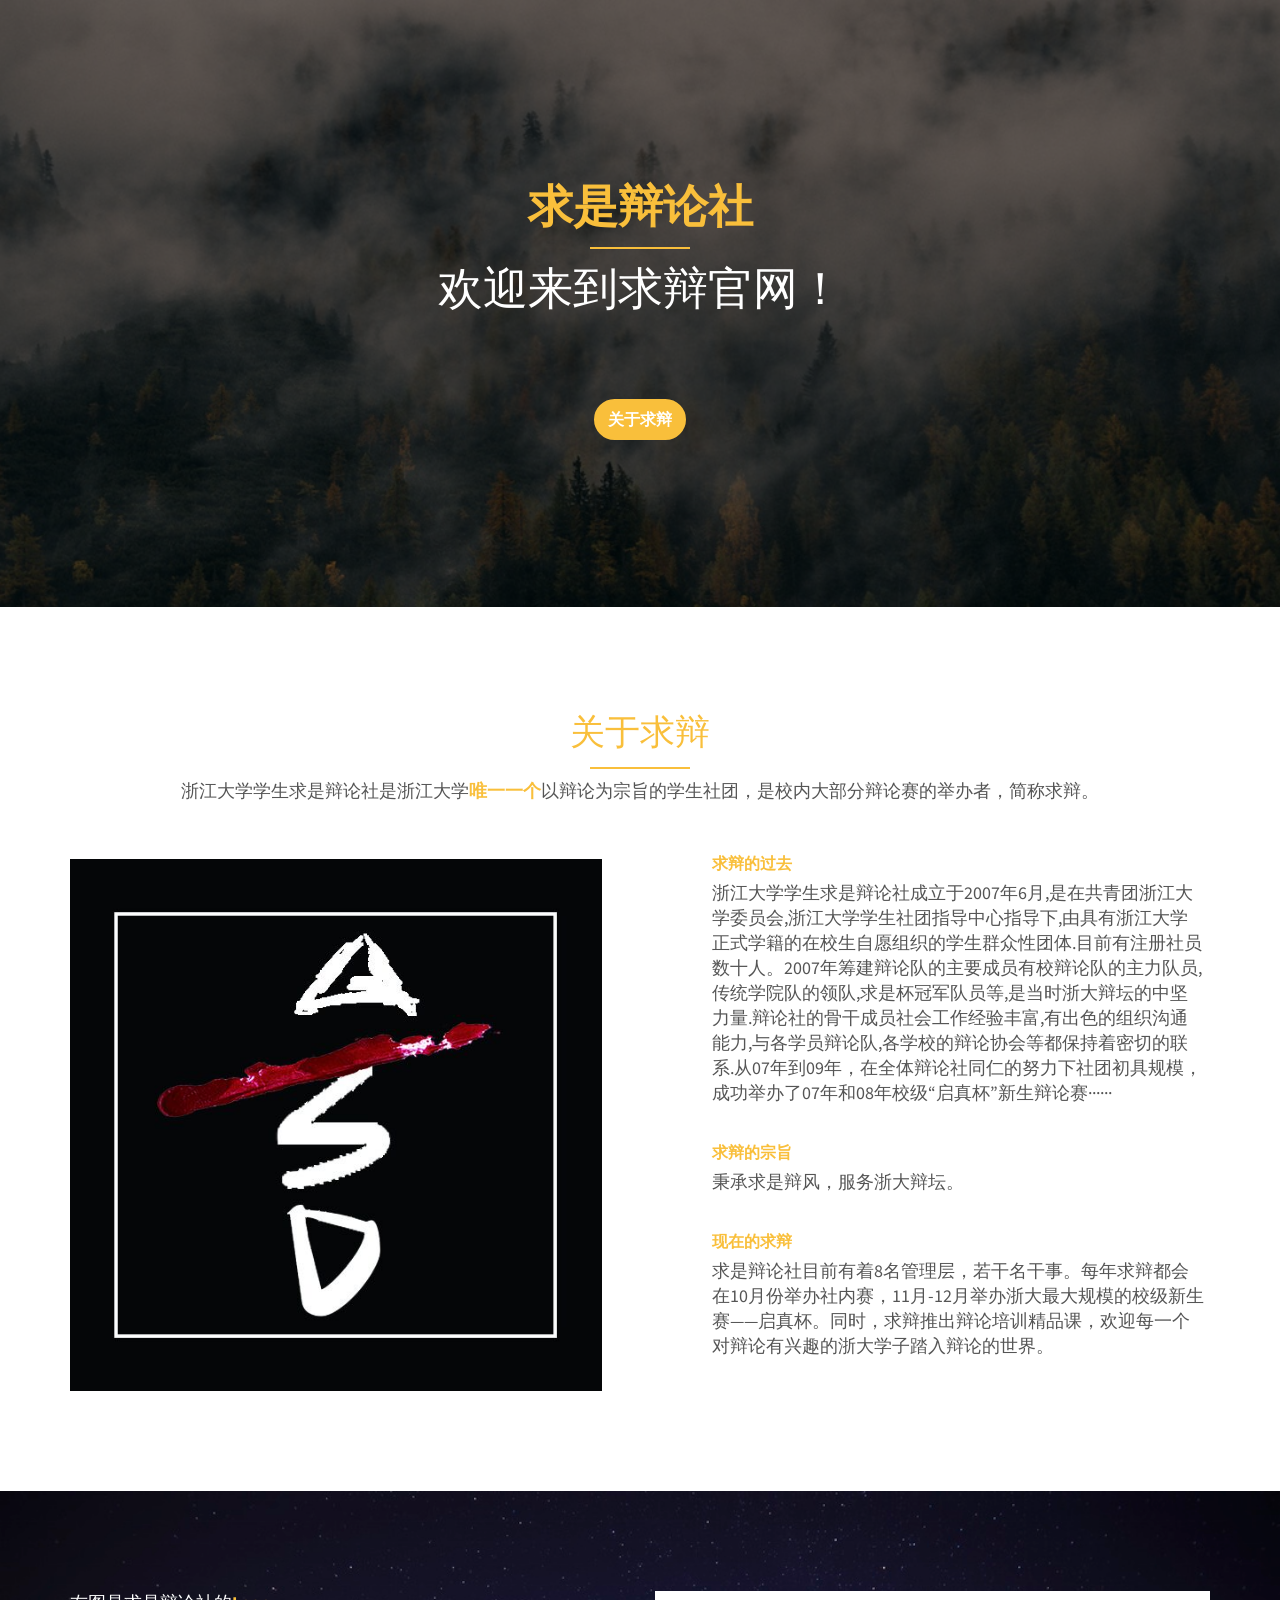
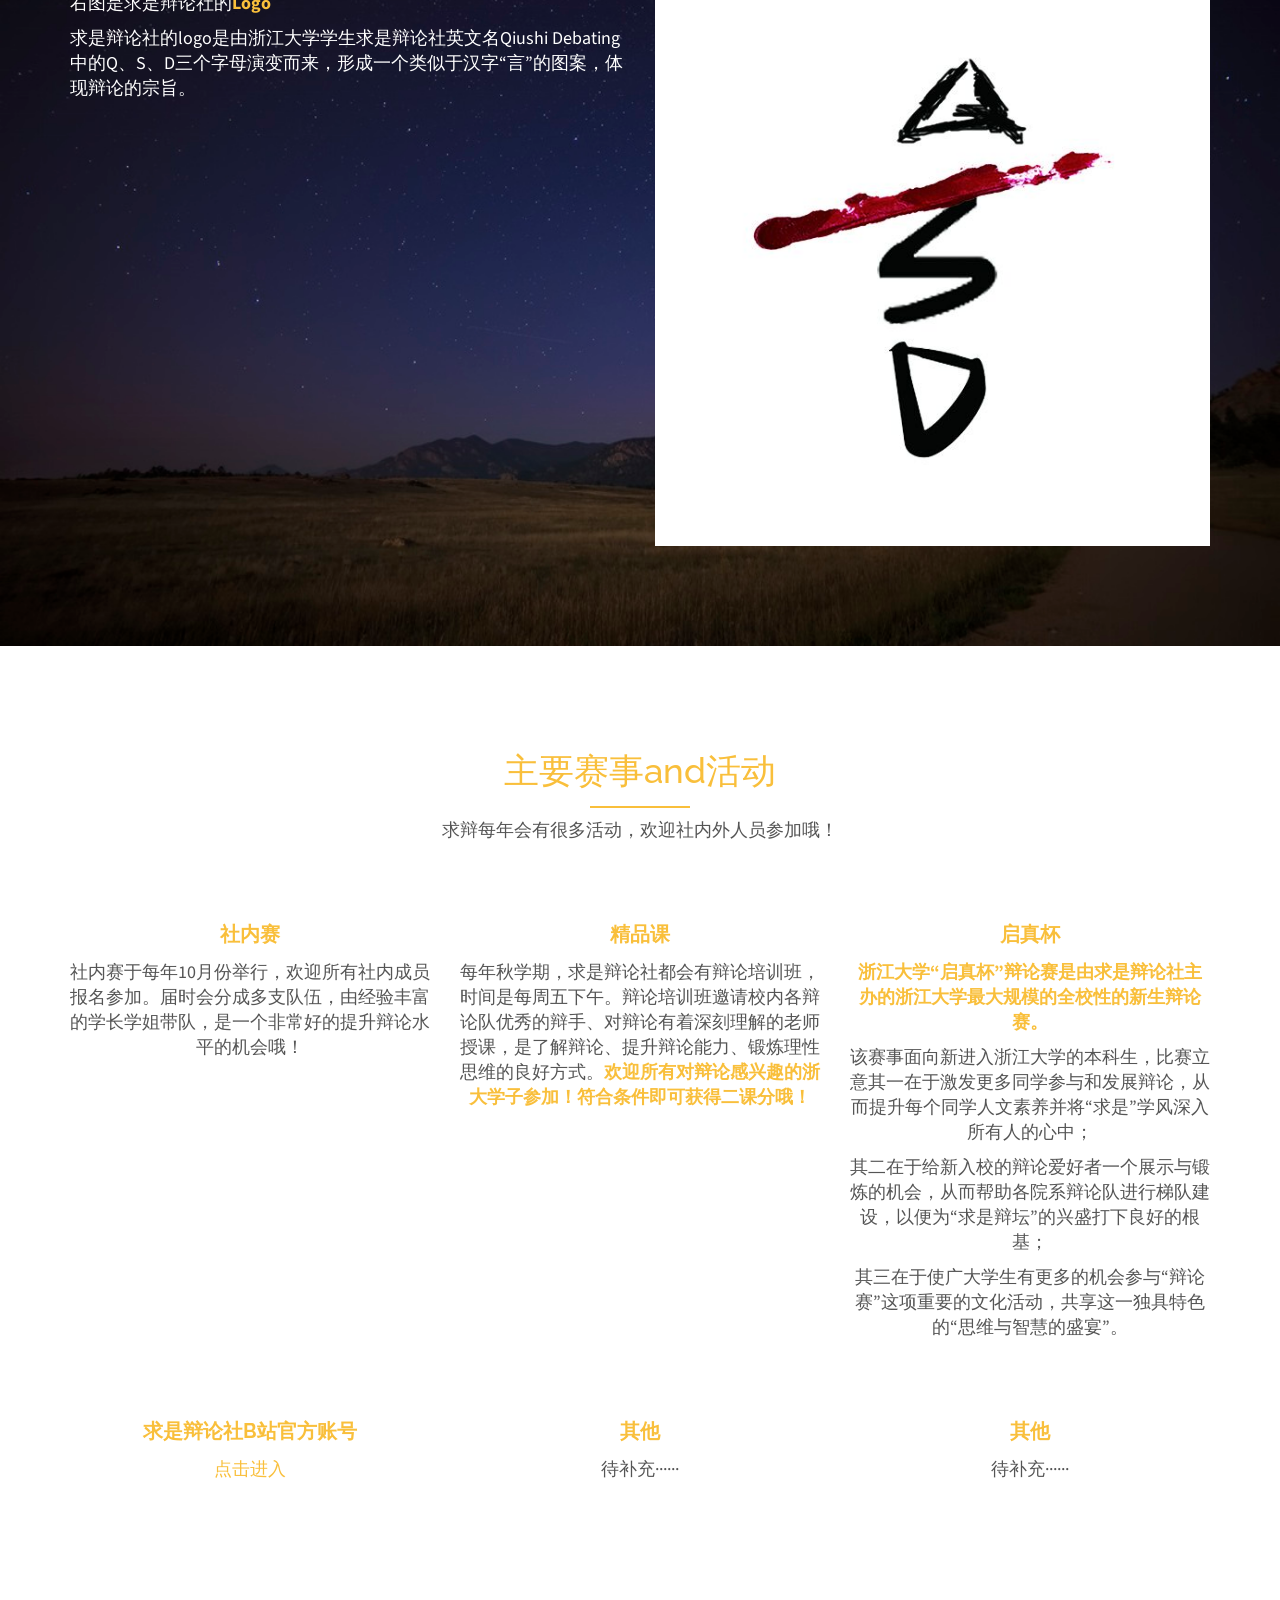
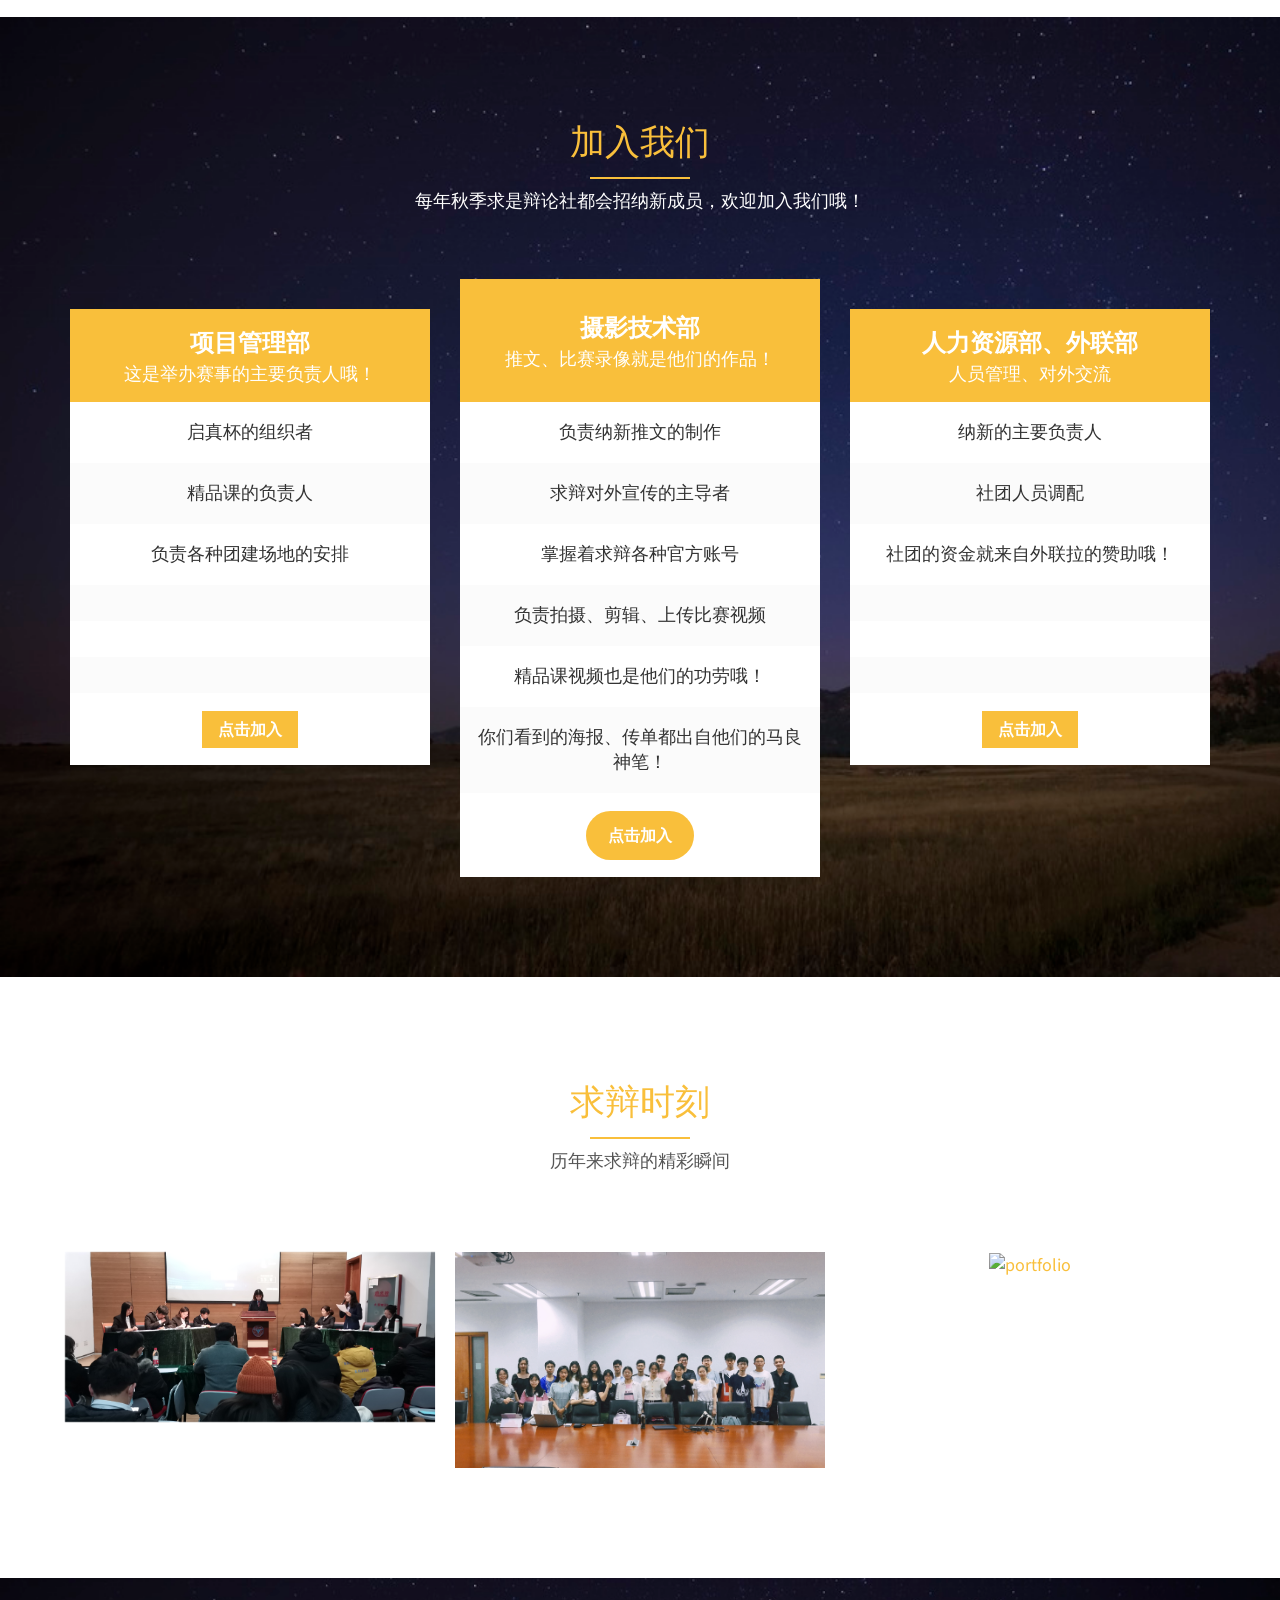
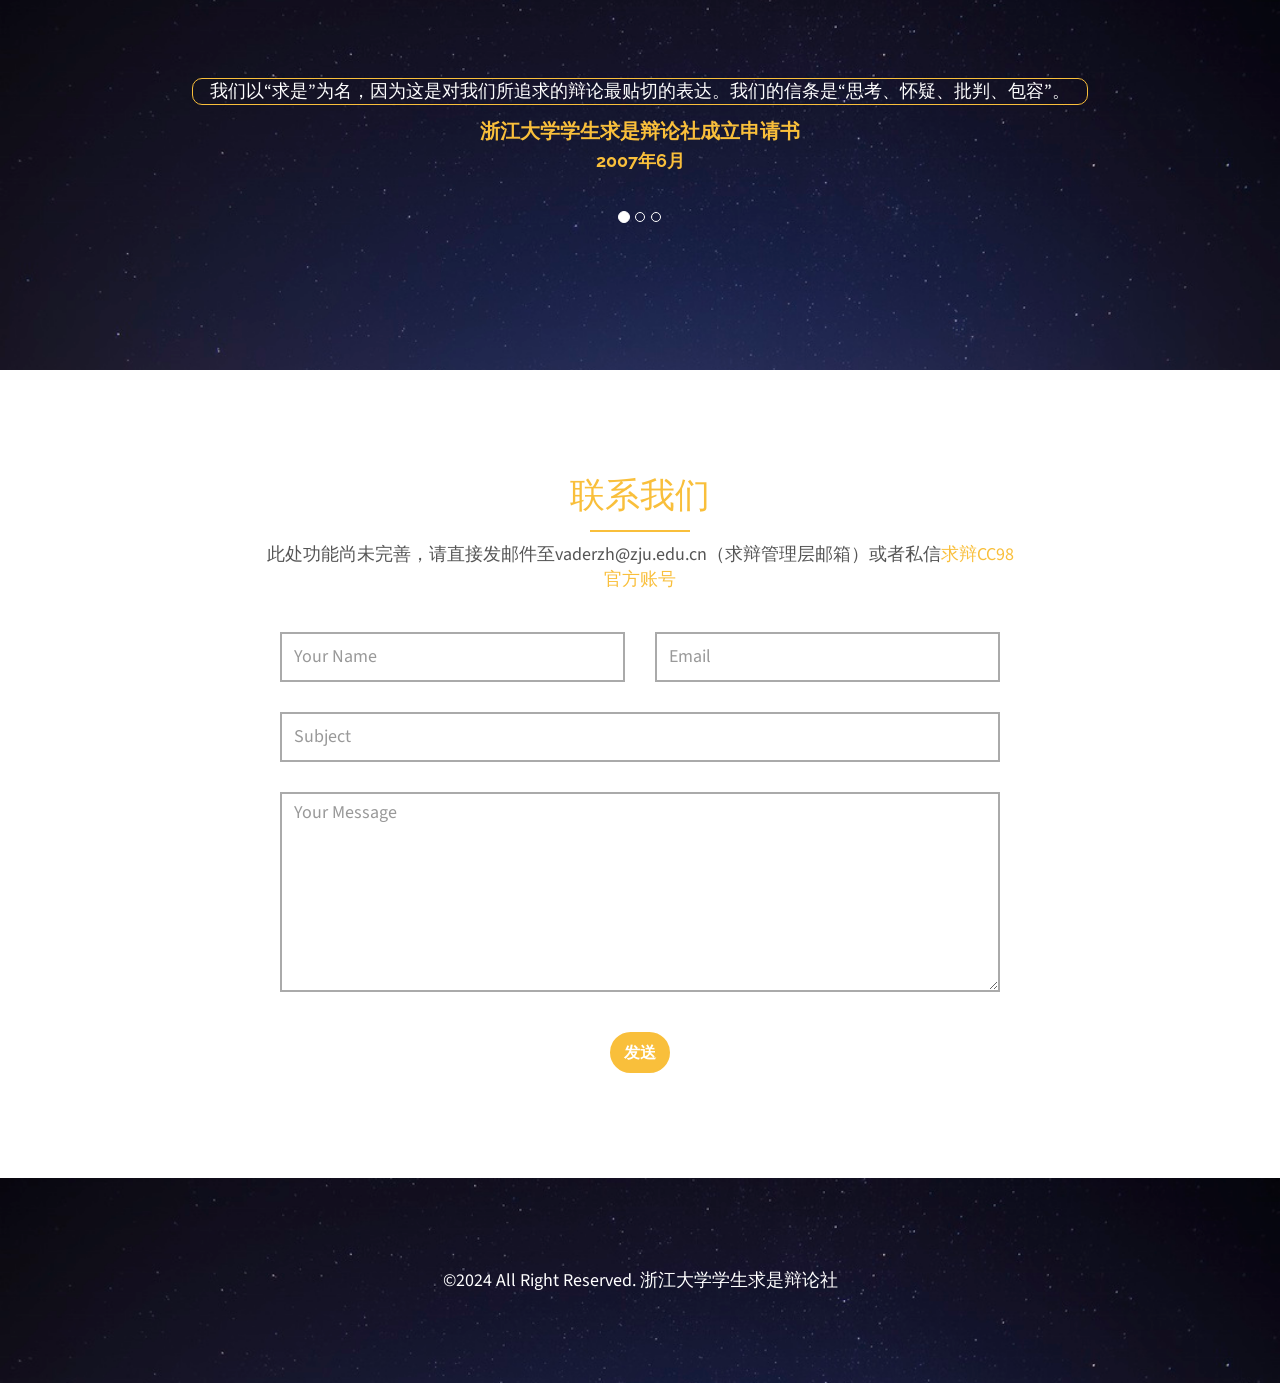
==== index.html @ 87e35331 "Update index.html" ====
<!doctype html>
<html lang="en">
<head>
<meta charset="UTF-8">
<meta name="description" content="FlatBest - Responsive One Page Fast Loading">
<meta name="keywords" content="One Page, Bootstrap, Website, Business, Resume, Portfolio, Template, Unlimited Colors">
<meta name="viewport" content="width=device-width, initial-scale=1, maximum-scale=1">

<!-- ===== Site Title===== -->
<title>求是辩论社</title>

<!-- ===== Google Fonts ===== -->

<link rel="stylesheet" href="http://fonts.googleapis.com/css?family=Source+Sans+Pro:400,700,400italic|Raleway:500,600,700">

<!-- ===== Favicon Icon ===== -->
<link rel="icon" href="favicon.ico">

<!-- ===== Bootstrap ===== -->
<link rel="stylesheet" href="bootstrap.min.css">

<!-- ===== Font Icons ===== -->
<link rel="stylesheet" href="font-awesome.min.css">

<!-- ===== Corousel and Lightbox ===== -->
<link rel="stylesheet" href="owl.theme.css">
<link rel="stylesheet" href="owl.carousel.css">
<link rel="stylesheet" href="nivo-lightbox.css">
<link rel="stylesheet" href="default.css">

<!-- ===== Colors ===== -->
<link rel="stylesheet" href="color.css"> 


<!-- ===== Preloader ===== -->
<link rel="stylesheet" href="preloader.css">

<!-- ===== style.css ===== -->
<link rel="stylesheet" href="style.css">

<!-- ===== Responsive CSS ===== -->
<link rel="stylesheet" href="responsive.css">

<!--[===== if lt IE 9]>
			<script src="html5shiv.js"></script>
			<script src="respond.min.js"></script>
<![endif]===== -->
     
</head>

<body>
<!-- ===== preloader ===== -->
<div class="preloaders">
  <div class="preloaders-gif">&nbsp;</div>
</div>


<!-- ===== Header ===== -->
<header id="home">

<!-- ===== Over color Image ===== -->
<div class="background-overlay">
	
	<div class="container-header">
		
		<!-- ===== Sticky Navigation ===== -->
		<div class="navbar navbar-inverse bs-docs-nav navbar-fixed-top sticky-navigation bgc-two">
			<div class="container">
				<div class="navbar-header">
					
					<!-- ===== Logo on Sticky Navigation Bar ===== -->
					<button type="button" class="navbar-toggle" data-toggle="collapse" data-target="#onepage-navigation">
					<span class="sr-only">Toggle navigation</span>
					<span class="icon-bar"></span>
					<span class="icon-bar"></span>
					<span class="icon-bar"></span>
					</button>
					<a class="navbar-brand" href="#">求是辩论社</a>
					
				</div>
				
				<!-- ===== Navigation Menu ===== -->
				<div class="navbar-collapse collapse" id="onepage-navigation">
					<ul class="nav navbar-nav navbar-right main-navigation">
						<li><a href="#home">主页</a></li>
						<li><a href="#section-about">关于求辩</a></li>
						<li><a href="#section-features">主要赛事</a></li>
						<li><a href="#section-pricing">加入我们</a></li>
						<li><a href="#section-portfolio">求辩时刻</a></li>
						<li><a href="#section-testimonial">前辈的留言</a></li>
						<li><a href="#section-contact">联系我们</a></li>
					</ul>
				</div>
				
			</div>
			
		</div>
		
		<!-- ===== End Sticky Navigation ===== -->
		
	</div>
	
	<!-- ===== Welcome ===== -->
	<div class="container">
		
		<div class="row">
			
			<div class="col-md-10 col-md-offset-1 distance-header">
				
				<h1>
                    <strong>求是辩论社</strong>
				</h1>
				<div class="underline"></div>
				<h1>
                    欢迎来到求辩官网！
				</h1>
				
				
				
				<!-- ===== Call To Action Button ===== -->
				<div id="call_to_action-5" class="distance-button">
				
				<a href="#section-about" class="btn standard-button">关于求辩</a>
				
				</div>
				
			</div>

		</div>
		
	</div>
	<!-- ===== End Welcome ===== -->
	
</div>

</header>


<!-- ===== Section About ===== -->
<section class="section-about bgc-one" id="section-about">
<div class="container">
    
    <h2>关于求辩</h2>
    <div class="underline">
    </div>

    <p>
        浙江大学学生求是辩论社是浙江大学<strong>唯一一个</strong>以辩论为宗旨的学生社团，是校内大部分辩论赛的举办者，简称求辩。
    </p>
				
	
	<div class="row">
		<div class="col-md-6">
			<!-- ===== Images ===== -->
			<div class="side-images pull-left">
				<img src="qsdlogoblack.jpg" alt="Feature" class="img-responsive">
			</div>
		</div>
		<div class="col-md-6">
			
			<div class="about text-left">
				
				<!-- ===== Features List ===== -->
				<ul class="feature-list">
					
					<li>
					<!-- ===== Icons ===== -->
					<div class="icon-custom pull-left">
						<i class="fa fa-laptop"></i>
					</div>
					<!-- ===== Detailt Post===== -->
					<div class="details pull-left">
						<h6><strong>求辩的过去</strong></h6>
						<p>
							浙江大学学生求是辩论社成立于2007年6月,是在共青团浙江大学委员会,浙江大学学生社团指导中心指导下,由具有浙江大学正式学籍的在校生自愿组织的学生群众性团体.目前有注册社员数十人。2007年筹建辩论队的主要成员有校辩论队的主力队员,传统学院队的领队,求是杯冠军队员等,是当时浙大辩坛的中坚力量.辩论社的骨干成员社会工作经验丰富,有出色的组织沟通能力,与各学员辩论队,各学校的辩论协会等都保持着密切的联系.从07年到09年，在全体辩论社同仁的努力下社团初具规模，成功举办了07年和08年校级“启真杯”新生辩论赛······
						</p>
					</div>
					</li>
					
					<li>
					<!-- ===== Icons ===== -->
					<div class="icon-custom pull-left">
						<i class="fa fa-cog"></i>
					</div>
					<!-- ===== Details Post ===== -->
					<div class="details pull-left">
						<h6><strong>求辩的宗旨</strong></h6>
						<p>
							秉承求是辩风，服务浙大辩坛。
						</p>
					</div>
					</li>
					
					<li>
					<!-- ===== Icons ===== -->
					<div class="icon-custom pull-left">
						<i class="fa fa-photo"></i>
					</div>
					<!-- ===== Detail Post ===== -->
					<div class="details pull-left">
						<h6><strong>现在的求辩</strong></h6>
						<p>
						    求是辩论社目前有着8名管理层，若干名干事。每年求辩都会在10月份举办社内赛，11月-12月举办浙大最大规模的校级新生赛——启真杯。同时，求辩推出辩论培训精品课，欢迎每一个对辩论有兴趣的浙大学子踏入辩论的世界。
						</p>
					</div>
					</li>
				</ul>
			</div>
		</div>
		
	</div>
	
</div> 

</section>

<!-- ===== Section Video ===== -->
<section id="section-video" class="section-video bgc-two">

<div class="container">
	
	<!-- ===== Video ===== -->
	<div class="row">
		<div class="col-md-6">
		    <div class="container-video">
				<p>右图是求是辩论社的<strong>Logo</strong></p>
				<p>求是辩论社的logo是由浙江大学学生求是辩论社英文名Qiushi Debating中的Q、S、D三个字母演变而来，形成一个类似于汉字“言”的图案，体现辩论的宗旨。</p>
				<p></p>
			</div>
		</div>
		<div class="col-md-6">
			
			<!-- ===== Images ===== -->
			<div class="">
				<img src="qsdlogowhite.jpg" alt="Feature" class="img-responsive">
			</div>
		</div>
	</div>
	
</div> 

</section>

<!-- ===== Section Features ===== -->
<section id="section-features" class="section-features bgc-one">

<div class="container">
	
	<h2>主要赛事and活动</h2>
	
	<div class="underline">
	</div>
	
	<div class="sub-sub">
		求辩每年会有很多活动，欢迎社内外人员参加哦！
	</div>
	
	<div class="features">
		
		<div class="row">
			
			<!-- ===== Feature Post===== -->
			<div class="col-md-4">
				<div class="feature">
					
					<h4><strong>社内赛</strong></h4>
					<p>
						社内赛于每年10月份举行，欢迎所有社内成员报名参加。届时会分成多支队伍，由经验丰富的学长学姐带队，是一个非常好的提升辩论水平的机会哦！
					</p>
				</div>
			</div>
			
			<!-- ===== Feature Post===== -->
			<div class="col-md-4">
				<div class="feature">
					<h4><strong>精品课</strong></h4>
					<p>
						每年秋学期，求是辩论社都会有辩论培训班，时间是每周五下午。辩论培训班邀请校内各辩论队优秀的辩手、对辩论有着深刻理解的老师授课，是了解辩论、提升辩论能力、锻炼理性思维的良好方式。<strong>欢迎所有对辩论感兴趣的浙大学子参加！符合条件即可获得二课分哦！</strong>
					</p>
				</div>
			</div>
			
			<!-- ===== Feature Post===== -->
			<div class="col-md-4">
				<div class="feature">
					<h4><strong>启真杯</strong></h4>
					<p><strong>
						浙江大学“启真杯”辩论赛是由求是辩论社主办的浙江大学最大规模的全校性的新生辩论赛。</strong>
					</p>
					<p>该赛事面向新进入浙江大学的本科生，比赛立意其一在于激发更多同学参与和发展辩论，从而提升每个同学人文素养并将“求是”学风深入所有人的心中；</p>
					<p>其二在于给新入校的辩论爱好者一个展示与锻炼的机会，从而帮助各院系辩论队进行梯队建设，以便为“求是辩坛”的兴盛打下良好的根基；</p>
					<p>其三在于使广大学生有更多的机会参与“辩论赛”这项重要的文化活动，共享这一独具特色的“思维与智慧的盛宴”。</p>
				</div>
			</div>
		</div>
		
		<div class="row">
			
			<!-- ===== Feature Post===== -->
			<div class="col-md-4">
				<div class="feature">
					<h4><strong>求是辩论社B站官方账号</strong></h4>
					<p>
						<a href="https://b23.tv/9w4pyfp">点击进入</a>
					</p>
				</div>
			</div>
			
			<!-- ===== Feature Post===== -->
			<div class="col-md-4">
				<div class="feature">
					<h4><strong>其他</strong></h4>
					<p>
						待补充······
					</p>
				</div>
			</div>
			
			<!-- ===== Feature Post===== -->
			<div class="col-md-4">
				<div class="feature">
					<h4><strong>其他</strong></h4>
					<p>
						待补充······
					</p>
				</div>
			</div>
		</div> 
	</div>
	
</div> 
</section>
<div class="copyrights">Collect from <a href="http://www.moobnn.com/"  title="网站模板">网站模板</a></div>
<!-- ===== Section Pricing ===== -->
<section id="section-pricing" class="section-pricing bgc-two">
<div class="container">
	
	<h2>加入我们</h2>
	<div class="underline">
	</div>
	
	<div class="sub-sub">
		每年秋季求是辩论社都会招纳新成员，欢迎加入我们哦！
	</div>
	
	<div class="pricing-table">
		
		<!-- ===== Pricing Table ===== -->
		<div class="row">
			
			<!-- ===== Pricing one ===== -->
			<div class="col-md-4">
				<div class="package background-color-white">
					<div class="header-dark">
						<h3>项目管理部</h3>
						<div class="sub-sub">
							这是举办赛事的主要负责人哦！
						</div> 
					</div>
					
					<!-- ===== Package Details ===== -->
					<div class="package-features">
						<ul>
							<li>
							    启真杯的组织者
							</li>
							<li>
							    精品课的负责人
							</li>
							<li>
							    负责各种团建场地的安排
							</li>
							<li>
							    
							</li>
							<li>
							    
							</li>
							<li>
							    
							</li>
						</ul>
						<div class="bottom-row">
							<div class="column-button">
								<div id="call_to_action-1">
									<a href="https://www.wjx.cn/vm/rZCWgzE.aspx" class="btn secondary-button">点击加入</a>
								</div>
							</div>
						</div>
					</div>
				</div>
			</div> <!-- ===== End Pricing One ===== -->
			
			<!-- ===== Pricing Two ===== -->
			<div class="col-md-4">
				<div class="package-center background-color-white">
					<div class="header">
						<h3>摄影技术部</h3>
						<div class="sub-sub">
							推文、比赛录像就是他们的作品！
						</div>
					</div>
					
					<!-- ===== Package Details ===== -->
					<div class="package-features">
						<ul>
							<li>
							    负责纳新推文的制作
							</li>
							<li>
							    求辩对外宣传的主导者
							</li>
							<li>
							    掌握着求辩各种官方账号
							</li>
							<li>
							    负责拍摄、剪辑、上传比赛视频
							</li>
							<li>
							    精品课视频也是他们的功劳哦！
							</li>
							<li>
							    你们看到的海报、传单都出自他们的马良神笔！
							</li>
						</ul>
						<div class="bottom-row">
							<div class="column-3p">
								<div id="call_to_action-2">
									<a href="https://www.wjx.cn/vm/rZCWgzE.aspx" class="btn standard-button">点击加入</a>
								</div>
							</div>
						</div>
					</div>
				</div>
			</div> <!-- ===== End Pricing Two ===== -->
			
			<!-- ===== Pricing three ===== -->
			<div class="col-md-4">
				<div class="package background-color-white">
					<div class="header-dark">
						<h3>人力资源部、外联部</h3>
						<div class="sub-sub">
							人员管理、对外交流
						</div>
					</div>
					
					<!-- ===== Package Details ===== -->
					<div class="package-features">
						<ul>
							<li>
							    纳新的主要负责人
							</li>
							<li>
							    社团人员调配
							</li>
							<li>
							    社团的资金就来自外联拉的赞助哦！
							</li>
							<li>
							    
							</li>
							<li>
							    
							</li>
							<li>
							    
							</li>
						</ul>
						<div class="bottom-row">
							<div class="column-3p">
								<div id="call_to_action-3">
									<a href="https://www.wjx.cn/vm/rZCWgzE.aspx" class="btn secondary-button">点击加入</a>
								</div>
							</div>
						</div>
					</div>
				</div>
			</div> <!-- ===== End Pricing Three ===== -->
			
			
		</div> 
	</div>
	
</div> 

</section>

<!-- ===== Section Portfolio ===== -->
<section id="section-portfolio" class="section-portfolio bgc-one">
<div class="container">
	
	<h2>求辩时刻</h2>
	<div class="underline">
	</div>
	
	<div class="sub-sub">
		历年来求辩的精彩瞬间
	</div>
	
	<!-- ===== Portfolio ===== -->
	<div class="row portfolio">
		
		<div id="portfolio" class="owl-carousel owl-theme">
			
			<div class="portfolio-images">
				<a href="2.jpg" data-lightbox-gallery="portfolio-gallery"><img src="2.jpg" alt="portfolio"></a>
			</div>
			
			<div class="portfolio-images">
				<a href="3.jpg" data-lightbox-gallery="portfolio-gallery"><img src="3.jpg" alt="portfolio"></a>
			</div>

			<div class="portfolio-images">
				<a href="1.PNG" data-lightbox-gallery="portfolio-gallery"><img src="1.PNG" alt="portfolio"></a>
			</div>
		</div>
		
	</div> <!-- ===== End Portfolio ===== -->
	
</div>

</section>


<!-- ===== Testimonial Section ===== -->
<section id="section-testimonial" class="bgc-two">
      
    <div class="bg-color bg-testimonial">
        <div class="section-testimonial section-padding">
            <div class="testimonial-slide">
                <div id="carousel-testimonial" class="carousel slide" data-ride="carousel">
                    <ol class="carousel-indicators">
                        <li data-target="#carousel-testimonial" data-slide-to="0" class="active"></li>
                        <li data-target="#carousel-testimonial" data-slide-to="1" class=""></li>
                        <li data-target="#carousel-testimonial" data-slide-to="2" class=""></li>
                    </ol>
                    <div class="carousel-inner">

                    <div class="item">           
                        <div class="content">
                            <p> 我不想说辩论已死，这里还不能算作坟墓，但我会守到最后，静静看它的结局。</p>
                           <h4><strong>求辩创始人：lanty</strong></h4>
                           <h5><strong>2011年4月</strong></h5>
                        </div>                   
                    </div> 

                    <div class="item active left">               
                        <div class="content">
                          <p>辩论的准备过程与辩论本身一样重要。准备过程是思想的发展,辩论过程则是思想的碰撞。辩论是人们发展理论、思考世界的方式,思想在辩论中产生,在辩论中发展,在辩论中成熟。而这些,才是辩论的真正要义。</p>
                          <h4><strong>求辩现任项目管理部部长：Vader_ZH</strong></h4>
                           <h5><strong>2024年</strong></h5>
                        </div>                  
                    </div> 

                    <div class="item next left">             
                        <div class="content">
                          <p>我们以“求是”为名，因为这是对我们所追求的辩论最贴切的表达。我们的信条是“思考、怀疑、批判、包容”。</p>
                          <h4><strong>浙江大学学生求是辩论社成立申请书</strong></h4>
                           <h5><strong>2007年6月</strong></h5>
                        </div>                  
                    </div> 

                    </div> 
                </div>
            </div> 
        </div> 
    </div>

</section>
<!-- ===== End Testimonial Section ===== -->

<!-- ===== Contact Us ===== -->
<section id="section-contact" class="section-contact bgc-one">
<div class="container">
	
	<div class="row">
		<div class="col-md-8 col-md-offset-2">
			
			<h2>联系我们</h2>
			<div class="underline"></div>
			<div class="sub-sub">
			    此处功能尚未完善，请直接发邮件至vaderzh@zju.edu.cn（求辩管理层邮箱）或者私信<a href="https://www.cc98.org/user/id/207782">求辩CC98官方账号</a>
			</div>
			
            <!-- ===== Form ===== -->
            <form class="contact-form" id="contact" role="form">

                <!-- ===== Succes Send Email ===== -->
                <h6 class="success">
                <span class="olored-text icon_check"></span> Your message successfully. </h6>

                <!-- ===== Error Send Email ===== -->
                <h6 class="error">
                <span class="colored-text icon_error-circle_alt"></span> your message sent pending. </h6>

                <div class="field-wrapper col-md-6">
                    <input class="form-control input-box" id="contact-form-name" type="text" name="contact-form-name" placeholder="Your Name">
                </div>

                <div class="field-wrapper col-md-6">
                    <input class="form-control input-box" id="contact-form-email" type="email" name="contact-form-email" placeholder="Email">
                </div>

                <div class="field-wrapper col-md-12">
                    <input class="form-control input-box" id="contact-form-subject" type="text" name="contact-form-subject" placeholder="Subject">
                </div>

                <div class="field-wrapper col-md-12">
                    <textarea class="form-control textarea-box" id="contact-form-message" rows="7" name="contact-form-message" placeholder="Your Message"></textarea>
                </div>

                <button class="btn standard-button" type="submit" id="contact-form-submit" name="submit" data-style="expand-left">发送</button>
            </form>
            <!-- ===== End Form ===== -->
			
		</div>
	</div>
	
</div>

</section>


<!-- ===== Footer ===== -->
<footer class="bgc-two">
<div class="container">
	<div class="copyright">
		 ©2024 All Right Reserved. 浙江大学学生求是辩论社
	</div>
</div>
</footer>


<!-- ===== Script Javascript ===== -->
<script src="jquery.min.js"></script>
<script src="preloader.js"></script>
<script src="bootstrap.min.js"></script>
<script src="retina.js"></script>
<script src="SmoothScroll.js"></script>
<script src="jquery.scrollTo.min.js"></script>
<script src="jquery.localScroll.min.js"></script>
<script src="owl.carousel.min.js"></script>
<script src="nivo-lightbox.min.js"></script>
<script src="simple-expand.min.js"></script>
<script src="jquery.nav.js"></script>
<script src="jquery.fitvids.js"></script>
<script src="jquery.ajaxchimp.min.js"></script>
<script src="custom.js"></script>

</body>
</html>
---- default.css ----
/*
 * Nivo Lightbox Default Theme v1.0
 * http://dev7studios.com/nivo-lightbox
 *
 * Copyright 2013, Dev7studios
 * Free to use and abuse under the MIT license.
 * http://www.opensource.org/licenses/mit-license.php
 */
 
.nivo-lightbox-theme-default.nivo-lightbox-overlay { 
	background: #666;
	background: rgba(0,0,0,0.6); 
}
.nivo-lightbox-theme-default .nivo-lightbox-content.nivo-lightbox-loading { background: url(loading.gif) no-repeat 50% 50%; }

.nivo-lightbox-theme-default .nivo-lightbox-nav {
	top: 10%;
	width: 8%;
	height: 80%;
	text-indent: -9999px;
	background-repeat: no-repeat;
	background-position: 50% 50%;
	opacity: 0.5;
}
.nivo-lightbox-theme-default .nivo-lightbox-nav:hover { 
	opacity: 1; 
	background-color: rgba(0,0,0,0.5);
}
.nivo-lightbox-theme-default .nivo-lightbox-prev { 
	background-image: url(prev.png); 
	border-radius: 0 3px 3px 0;
}
.nivo-lightbox-theme-default .nivo-lightbox-next { 
	background-image: url(next.png); 
	border-radius: 3px 0 0 3px;
}

.nivo-lightbox-theme-default .nivo-lightbox-close {
	display: block;
	background: url(close.png) no-repeat 5px 5px;
	width: 16px;
	height: 16px;
	text-indent: -9999px;
	padding: 5px;
	opacity: 0.5;
}
.nivo-lightbox-theme-default .nivo-lightbox-close:hover { opacity: 1; }

.nivo-lightbox-theme-default .nivo-lightbox-title-wrap { bottom: -7%; }
.nivo-lightbox-theme-default .nivo-lightbox-title {
	font: 14px/20px 'Helvetica Neue', Helvetica, Arial, sans-serif;
	font-style: normal;
	font-weight: normal;
	background: #000;
	color: #fff;
	padding: 7px 15px;
	border-radius: 30px;
}

.nivo-lightbox-theme-default .nivo-lightbox-image img {
	background: #fff;
	-webkit-box-shadow: 0px 1px 1px rgba(0,0,0,0.4);
	   -moz-box-shadow: 0px 1px 1px rgba(0,0,0,0.4);
	        box-shadow: 0px 1px 1px rgba(0,0,0,0.4);
}
.nivo-lightbox-theme-default .nivo-lightbox-ajax,
.nivo-lightbox-theme-default .nivo-lightbox-inline {
	background: #fff;
	padding: 40px;
	-webkit-box-shadow: 0px 1px 1px rgba(0,0,0,0.4);
	   -moz-box-shadow: 0px 1px 1px rgba(0,0,0,0.4);
	        box-shadow: 0px 1px 1px rgba(0,0,0,0.4);
}

@media (-webkit-min-device-pixel-ratio: 1.3),
       (-o-min-device-pixel-ratio: 2.6/2),
       (min--moz-device-pixel-ratio: 1.3),
       (min-device-pixel-ratio: 1.3),
       (min-resolution: 1.3dppx) {

	.nivo-lightbox-theme-default .nivo-lightbox-content.nivo-lightbox-loading { 
		background-image: url(loading@2x.gif); 
		background-size: 32px 32px;
	}
	.nivo-lightbox-theme-default .nivo-lightbox-prev { 
		background-image: url(prev@2x.png); 
		background-size: 48px 48px;
	}
	.nivo-lightbox-theme-default .nivo-lightbox-next { 
		background-image: url(next@2x.png); 
		background-size: 48px 48px;
	}
	.nivo-lightbox-theme-default .nivo-lightbox-close { 
		background-image: url(close@2x.png); 
		background-size: 16px 16px;
	}
	
}
---- color.css ----
/* --------------------------------------



Color Code : #F9BF3B

----------------------------------------- */
.strong {
  color: #F9BF3B;
}
strong {
  color: #F9BF3B;
}
.underline {
  background: #F9BF3B; }

.colo#F9BF3B-text {
  color: #F9BF3B !important; }

.color-background {
  background: #F9BF3B; }

a {
  color: #F9BF3B; }

.navbar-toggle {
  border: none !important;
  background-color: #F9BF3B !important; }

.navbar-toggle:hover {
  background-color: #F9BF3B !important; }

.non-sticky .navbar-nav > li > a:hover {
  color: #F9BF3B; }

.standard-button {
  border: 2px solid #F9BF3B !important;
  background-color: #F9BF3B;
}

.standard-button:hover {
  background:#F9BF3B;
  color: #323232;
}
h2 {
  color: #F9BF3B !important;
}
.package .header-dark {
  background-color: #F9BF3B;
}
.package-center .header {
  background-color: #F9BF3B;
}
.package-features .bottom-row .standard-button {
  background-color: #F9BF3B;
}
.package-features .bottom-row .standard-button:hover {
  background-color: #fff;
    border-color: #F9BF3B !important;
}
.package-features .bottom-row .secondary-button {
  margin: 0;
  padding: 5px 15px;
  vertical-align: middle;
    background-color: #F9BF3B;
    border: 1px solid transparent;
}
.package-features .bottom-row .secondary-button:hover {
    background-color: #fff;
    border-color: #F9BF3B;
}
.secondary-button:hover {
   }

.sticky-navigation .main-navigation .current a {
  color: #F9BF3B !important;
  border-color: transparent; !important; }

.sticky-navigation .navbar-nav > li > a:hover {
  color: #F9BF3B;
  border-color: transparent; }

.feature-list li .icon-custom {
   }

.feature .icon {
  color: #F9BF3B; }
.feature .icon i:hover{
	border: 2px solid #F9BF3B;
}
.input-box:active,
.textarea-box:active,
.input-box:focus,
.textarea-box:focus {
  border: 10px solid #F9BF3B !important; }

.portfolio .owl-theme .owl-controls .owl-page span {
  background: #F9BF3B; }

.social-icons li a:hover {
  background: #F9BF3B; }

/*# sourceMappingURL=alizarin.css.map */
---- preloader.css ----
/*---------------------------------------
   preloaders             
-----------------------------------------*/
.preloaders {
	background-color: #fefefe;
    position: fixed;
	z-index: 99999;
	height: 100%;
	width: 100%;
	overflow: hidden !important;
    top: 0;
	left: 0;
	right: 0;
	bottom: 0;
}

.preloaders-gif {
	width: 40px;
	height: 40px;
	position: absolute;
	left: 50%;
	top: 50%;
	background-image: url(preloader.gif);
	background-repeat: no-repeat;
	background-position: center;
	-webkit-background-size: cover;
	background-size: cover;
	margin: -20px 0 0 -20px;
}
---- style.css ----
/*---------------------------------------
   reset, html, and body style              
-----------------------------------------*/

*,
*:before,
*:after {
	-webkit-box-sizing: border-box;
	-moz-box-sizing: border-box;
	box-sizing: border-box;
}
html {
	font-size: 100%;
}

body {
	background: #ffffff;
	font-family: 'Source Sans Pro', sans-serif;
	font-size: 18px;
	color: #555;
	line-height: 25px;
	text-align: center;
	overflow-x: hidden !important;
	margin: auto !important;
}
.bgc-one {
	background-color: #ffffff;
}
.bgc-two {
	background-color: #f3f3f3;
	background: url(rec.png);
	color: #ffffff !important;
	background-size: cover;

}


/*---------------------------------------
   Anchor Link and Bold Text           
-----------------------------------------*/
a {
	text-decoration: none;
	-webkit-transition: all ease 0.25s;
	transition: all ease 0.25s;
}

a:hover {
	text-decoration: underline;
}

a:focus {
	outline: inherit;
	color: inherit;
}

strong {
	font-weight: 700;
}

.strong {
	font-weight: 800;
}
.copyrights{
	text-indent:-9999px;
	height:0;
	line-height:0;
	font-size:0;
	overflow:hidden;
}

/*---------------------------------------
   Viewport         
-----------------------------------------*/
@-webkit-viewport {
	width: device-width;
}

@-moz-viewport {
	width: device-width;
}

@-ms-viewport {
	width: device-width;
}

@-o-viewport {
	width: device-width;
}

@viewport {
	width: device-width;
}

ul,
ol {
	padding-left: 0 !important;
}

li {
	list-style: none;
}

/*---------------------------------------
    Background color, Distance, and Line
-----------------------------------------*/

.dark-background {
	background: #323232;
	color: #ffffff;
}

.color-background {
	color: #ffffff;
}

.color-background-second {
	background: #323232;
}

.background-color-white {
	background: #323232;
}

.underline {
	height: 2px;
	width: 100px;
	margin: auto;
	margin-top: 10px;
	margin-bottom: 10px;
}
.distance{
    height: 50px;
}


/*---------------------------------------
   Typography               
-----------------------------------------*/
h1{
	font-family: 'Raleway', sans-serif;
	color: #ffffff;
	margin-bottom: 0;
	margin-top: 0;
}

h2,
h3,
h4,
h5,
h6 {
	font-family: 'Raleway', sans-serif;
	color: #222;
	margin-bottom: 0;
	margin-top: 0;
}

h1 {
	font-size: 2.813rem;
	line-height: 3.75rem;
	font-weight: 500;
}

h2 {
    line-height: 3.125rem;
	font-weight: 500;
	font-size: 2.188rem;
}

h3 {
	line-height: 2.375rem;
	font-weight: 600;
    font-size: 1.5rem;
}

h4 {
	line-height: 2rem;
	font-weight: 600;
    font-size: 1.25rem;
}

h5 {
	line-height: 28px;
	font-weight: 600;
    font-size: 18px;
}

h6 {
	line-height: 25px;
	font-weight: 600;
    font-size: 16px;
}
.navbar-brand {
	font-size: 48px;
	color: #F9BF3B !important;
	font-weight: bold;
}

/*---------------------------------------
   Buttons             
-----------------------------------------*/
.btn:focus,
.btn:active,
.btn,
.open .dropdown-toggle.btn {
	outline: inherit;
	border-color: inherit;
}

.standard-button {
    margin: 5px;
	font-family: 'Raleway', sans-serif;
	font-size: 16px;
	font-weight: 700;
	text-transform: uppercase;
	border: 0;
	line-height: inherit;
	-webkit-transition: all ease 0.25s;
	transition: all ease 0.25s;
    color: #ffffff;
    border-radius: 50px;
}

.secondary-button {
    padding: 10px 30px;
    margin: 5px;
	font-family: 'Raleway', sans-serif;
	font-size: 16px;
	font-weight: 700;
	text-transform: uppercase;
	border-radius: 0 !important;
	border: 0;
	border: 1px solid #727272;
	line-height: inherit;
	-webkit-transition: all ease 0.25s;
	transition: all ease 0.25s;
    color: #ffffff;
}

.standard-button:hover,
.secondary-button:hover {
    color: #323232;
}
.secondary-button:hover {
    color: #323232;
    background: #ffffff;
}
.bg-testimonial p {
	border: 1px solid #F9BF3B;
	border-radius: 10px;
}
/*---------------------------------------
   All Section                
-----------------------------------------*/
.section-about,
.section-features,
.section-pricing,
.section-video,
.section-portfolio,
.section-testimonial,
.section-contact {
	padding-top: 100px;
	padding-bottom: 100px;
}

.background-overlay {
	background: rgba(0, 0, 0, 0.6);
}



/*---------------------------------------
   Header              
-----------------------------------------*/
header {
	background: url(bg.jpg) no-repeat center top fixed;
	-webkit-background-size: cover;
	background-size: cover;
}


.container-header {
	padding-top: 47px;
	padding-bottom: 30px;
}


.distance-header {
	margin-top: 100px;
	margin-bottom: 137px;
}

.distance-header .sub-sub {
    font-size: 20px;
    padding-right: 10%;
    padding-left: 10%;
    color: #ffffff;
    margin-top: 40px;
    line-height: 30px;
}

.distance-button {
    margin-top: 75px;
    margin-bottom: 25px;
}

.navbar-header img {
	max-height: 26px;
}


/*---------------------------------------
   Navigation       
-----------------------------------------*/
/* Navigation Reset */
.navbar-nav > li > a:hover {
	background: inherit;
}

.non-sticky .navbar-nav.navbar-right:last-child {
	margin-right: 0;
}

.non-sticky .navbar-nav > li > a {
	font-size: 25px;
	padding: 0;
	padding-left: 5px;
	padding-top: 2px;
	color: #333;
}

/* Sticky Navigation */
.sticky-navigation {
	min-height: 75px;
	-webkit-backface-visibility: hidden;
   
}

.sticky-navigation .navbar-header {
	padding-top: 8px;
}

.sticky-navigation .main-navigation {
	padding-top: 13px;
}

.sticky-navigation .main-navigation .current a {
	-webkit-backface-visibility: hidden;
	outline: inherit;
	position: relative;
    border-top: 2px solid transparent;
}

.sticky-navigation .navbar-nav > li > a {
	font-family: 'Raleway', sans-serif;
	font-size: 13px;
	text-transform: uppercase;
	font-weight: 600;
	color: #eee;
    border-top: 2px solid transparent;
    margin: 2px;
}


/*---------------------------------------
   About Product            
-----------------------------------------*/

.side-images {
	max-width: 532px;
    margin-top: 25px;
    padding-top: 20px;
}

.about h2 {
	margin-top: 0;
	margin-bottom: 10px;
}

.about p {
	margin-top: 45px;
}

/*---------------------------------------
  About Product Features               
-----------------------------------------*/

.feature-list {
	margin-top: 25px;
}

.feature-list li {
	overflow: auto;
	padding-top: 12px;
	padding-bottom: 12px;
}

.feature-list li .icon-custom {
	width: 32px;
	height: 32px;
	border-radius: 3px;
	color: #ffffff;
	line-height: 32px;
	margin-right: 25px;
	text-align: center;
    font-size: 40px;
}

.feature-list li .details {
	width: 89%;
}

.feature-list li .details p {
	margin-top: 5px;
}


/*========================================
   Features             
==========================================*/

.features {
	margin-top: 35px;
    
}

.feature {
	margin-top: 40px;
	margin-bottom: 35px;
}


.feature .icon {
	font-size: 50px;
	margin-bottom: 30px;
}
.feature .icon i{
	border: 2px solid transparent;
    padding: 10px;
    -webkit-transition: all ease 0.25s;
	transition: all ease 0.25s;
}
.feature h4 {
	margin-bottom: 10px;
}


/*----------------------------------------
   Pricing Table             
------------------------------------------*/

.pricing-table {
	margin-top: 35px;
}

.package {
	overflow: auto;
	margin-top: 60px;
}
.package-center {
	overflow: auto;
	margin-top: 30px;
}

.package-center .header {
	padding-top: 30px;
	padding-bottom: 30px;
}

.package-center .header h3 {
	color: #ffffff;
}

.package .header-dark {
	padding-top: 15px;
	padding-bottom: 15px
}

.package .header-dark h3 {
	color: #ffffff;
}
.package-features {
    background-color: #fff;
    color: #323232
}
.package-features .column-button {
	width: 40%;
    margin: 0 auto;
}

.package-features ul li:nth-child(odd) {
	overflow: auto;
	padding-top: 18px;
	padding-bottom: 18px;
	padding-right: 10px;
	padding-left: 10px;
}

.package-features ul li:nth-child(even) {
	overflow: auto;
	padding-top: 18px;
	padding-bottom: 18px;
	padding-right: 10px;
	padding-left: 10px;
	padding-left: 10px;
    background-color: #fbfbfb;
}
.package-features .bottom-row {
	overflow: auto;
	padding-top: 8px;
	padding-bottom: 17px;
	padding-right: 35px;
	padding-left: 35px;
}

.package-features .bottom-row h6 {
	padding-top: 5px;
}

.package-features .bottom-row .standard-button {
	margin: 0;
	padding: 10px 20px;
	vertical-align: middle;
    border: 2px solid transparent !important;
}
.package-features .bottom-row .standard-button:hover {
	background-color: #fff;
}
.package-features .bottom-row .secondary-button {
	margin: 0;
	padding: 5px 15px;
	vertical-align: middle;
    border: 1px solid transparent;
}
.package-features .bottom-row .secondary-button:hover {
    background-color: #fff;
}

/*---------------------------------------
   Video         
-----------------------------------------*/

video {
	max-width: 100%;
	height: auto;
}

iframe,
embed,
object {
	max-width: 100%;
}

.container-video {
	width: 100%;
	text-align: left;
}

.video {
	background: #ffffff !important;
}


/*----------------------------------------
   Portfolio             
------------------------------------------*/

.portfolio {
	margin-top: 68px;
}

.portfolio-images {
	margin: 10px;
	border-radius: 2px;
}

.portfolio-images img {
	max-width: 100%;
	width: 100%;
}

.portfolio-images img:hover {
    cursor: zoom-in;
	cursor: -webkit-zoom-in; 
    cursor: -moz-zoom-in;
	opacity: 0.8;
}



/* --------------------------------------
   8. Section Testimonial                 
----------------------------------------- */
.section-testimonial .carousel-indicators {
    bottom: -40px !important;
}
.section-testimonial .testimonial-slide {
	width: 70%;
	margin: auto;
	text-align: center;
	margin-bottom: 70px;
}
.section-testimonial .testimonial-slide .image {
	width: 120px;
	height: 120px;
	margin: auto;
	border: 2px solid #ccc;
	border-radius: 100%;
	overflow: hidden;
	margin-bottom: 40px;
}


/*---------------------------------------
   Contact US        
-----------------------------------------*/

.contact-us {
	padding-top: 75px;
	padding-bottom: 75px;
}

.contact-us .heading {
	margin-bottom: 10px;
}

/*---------------------------------------
    Contact Form        
-----------------------------------------*/
.contact-form {
	margin-top: 25px;
}

.contact-form .success,
.contact-form .error {
	display: none;
}

.contact-form .input-box,
.contact-form .textarea-box {
	margin-bottom: 15px;
	margin-top: 15px;
	outline: 0;
	border: 0;
	-webkit-box-shadow: none;
	box-shadow: none;
	border: 2px solid #aaa;
	color: #727272;
	padding-left: 12px;
	font-size: inherit;
	line-height: auto;
    border-radius: 0 !important;
    -webkit-transition: all ease 0.25s;
	transition: all ease 0.25s;
}

.contact-form .input-box {
	min-height: 50px;
}

.contact-form .textarea-box {
	min-height: 200px;
	-webkit-backface-visibility: hidden;
}

.contact-form .input-box:active,
.contact-form .textarea-box:active,
.contact-form .input-box:focus,
.contact-form .textarea-box:focus {
	color: #323232;
}

.contact-form .btn {
	margin-top: 25px;
}
.contact-form .standard-button:hover {
    background-color: #ffffff;
}

/*----------------------------------------
   Footer             
------------------------------------------*/
footer {
	padding-top: 75px;
	padding-bottom: 75px;
}

.copyright {
	margin-top: 15px;
	margin-bottom: 15px;
}

.social-icons li {
	display: inline;
	margin: 2px;
}

.social-icons li a {
	font-size: 30px;
	color: #fff;
    padding: 10px 10px 7px;
}

.social-icons li a:hover {
	text-decoration: none;
}
---- responsive.css ----
/* --------------------------------------
   Responsive CSS
-----------------------------------------*/


 @media (max-width: 991px) {
     
     .pull-right, 
     .pull-left {
         float: none !important;
         margin: auto;
     }
     
     .text-left,
     .text-right {
         
         text-align: center;
     }
     
     .side-images {
         margin-bottom: 40px;
     }
     
     .feature-list {
         margin-top: 0;
     }
     
     .feature-list li .icon-container {
         float: left !important;
     }
     
     .feature-list li p {
         text-align: left !important;
     }
     
     header .vertical-registration-form {
         margin-top: 10px;
        
     }
     
     .distance-header {
         margin-bottom: 50px;
         margin-top: 0;
     }
 }
 
 
@media (min-width: 768px) and (max-width: 991px) { 
    
    html {
        font-size: 90%;
    }
    
    .sticky-navigation .navbar-header {
        width: 100%;
        position: relative;
        text-align: center;
        margin-top: 10px;
    }
    .sticky-navigation .navbar-header a {
        float: none !important;
    }
     
     .feature-list {
         float: left;
         font-size: 16px;
         line-height: 25px;
     }
     .feature-list li p {
         font-size: 16px;
         line-height: 25px;
     }
    .testimonial .testimonial-slide .content p {
		padding:0 30px;
	}
}


@media(max-width:767px) {
    
	html {
		font-size: 80%;
	}

	header,
	.section-follow-me {
		background-attachment: scroll !important;
	}

	.navigation-header {
		padding-top: 25px;
		padding-bottom: 10px;
	}

	.navbar-inverse .navbar-collapse {
		border-color: #ececec;
	}
	
	.distance-button {
	    margin-top: 10px;
	    margin-bottom: 70px;
	    padding: 10px;
	}
	
	.distance-header .sub-heading {
	    font-size: 15px;
	    line-height: 25px;
	}

	.section-about,
    .section-features,
    .section-pricing,
    .section-video,
    .section-portfolio,
    .section-testimonial,
    .section-contact {
		padding-top: 75px;
		padding-bottom: 75px;
	}

	.feature-list {
		width: 80%;
		margin: auto;
	}

	.feature-list li p {
		font-size: 16px;
		line-height: 25px;
	}

	.navbar-toggle {
		background-color: #008ed6;
	}

	.nav>li {
		display: inline-block;
	}

	.vertical-registration-form {
		max-width: 80%;
	}

	.subscription-form .input-box {
		margin: auto;
		width: 80%;
		margin-bottom: 10px;
		margin-top: 25px;
	}
    .testimonial .testimonial-slide .content p {
		padding:0 30px;
	}
}
 
 
@media(max-width:480px) {
    
	html {
		font-size: 65%;
	}

	.feature-list {
		display: none;
	}

	body {
		font-size: 13px;
		line-height: 21px;
	}
	
	.distance-button {
	    margin-bottom: 40px;
	}

	.feature-list {
		width: 80%;
	}

	.vertical-registration-form {
		max-width: 100%;
	}

	h4 {
		font-size: 18px;
		line-height: 28px;
	}

	h5 {
		font-size: 16px;
		line-height: 24px;
	}

	h6 {
		font-size: 14px;
		line-height: 22px;
	}

	.standard-button,
    .secondary-button, {
		font-size: 13px;
		min-width: 100px;
		padding: 11px 20px 11px 20px;
	}
    .testimonial .testimonial-slide .content p {
		padding:0 10px;
	}
}
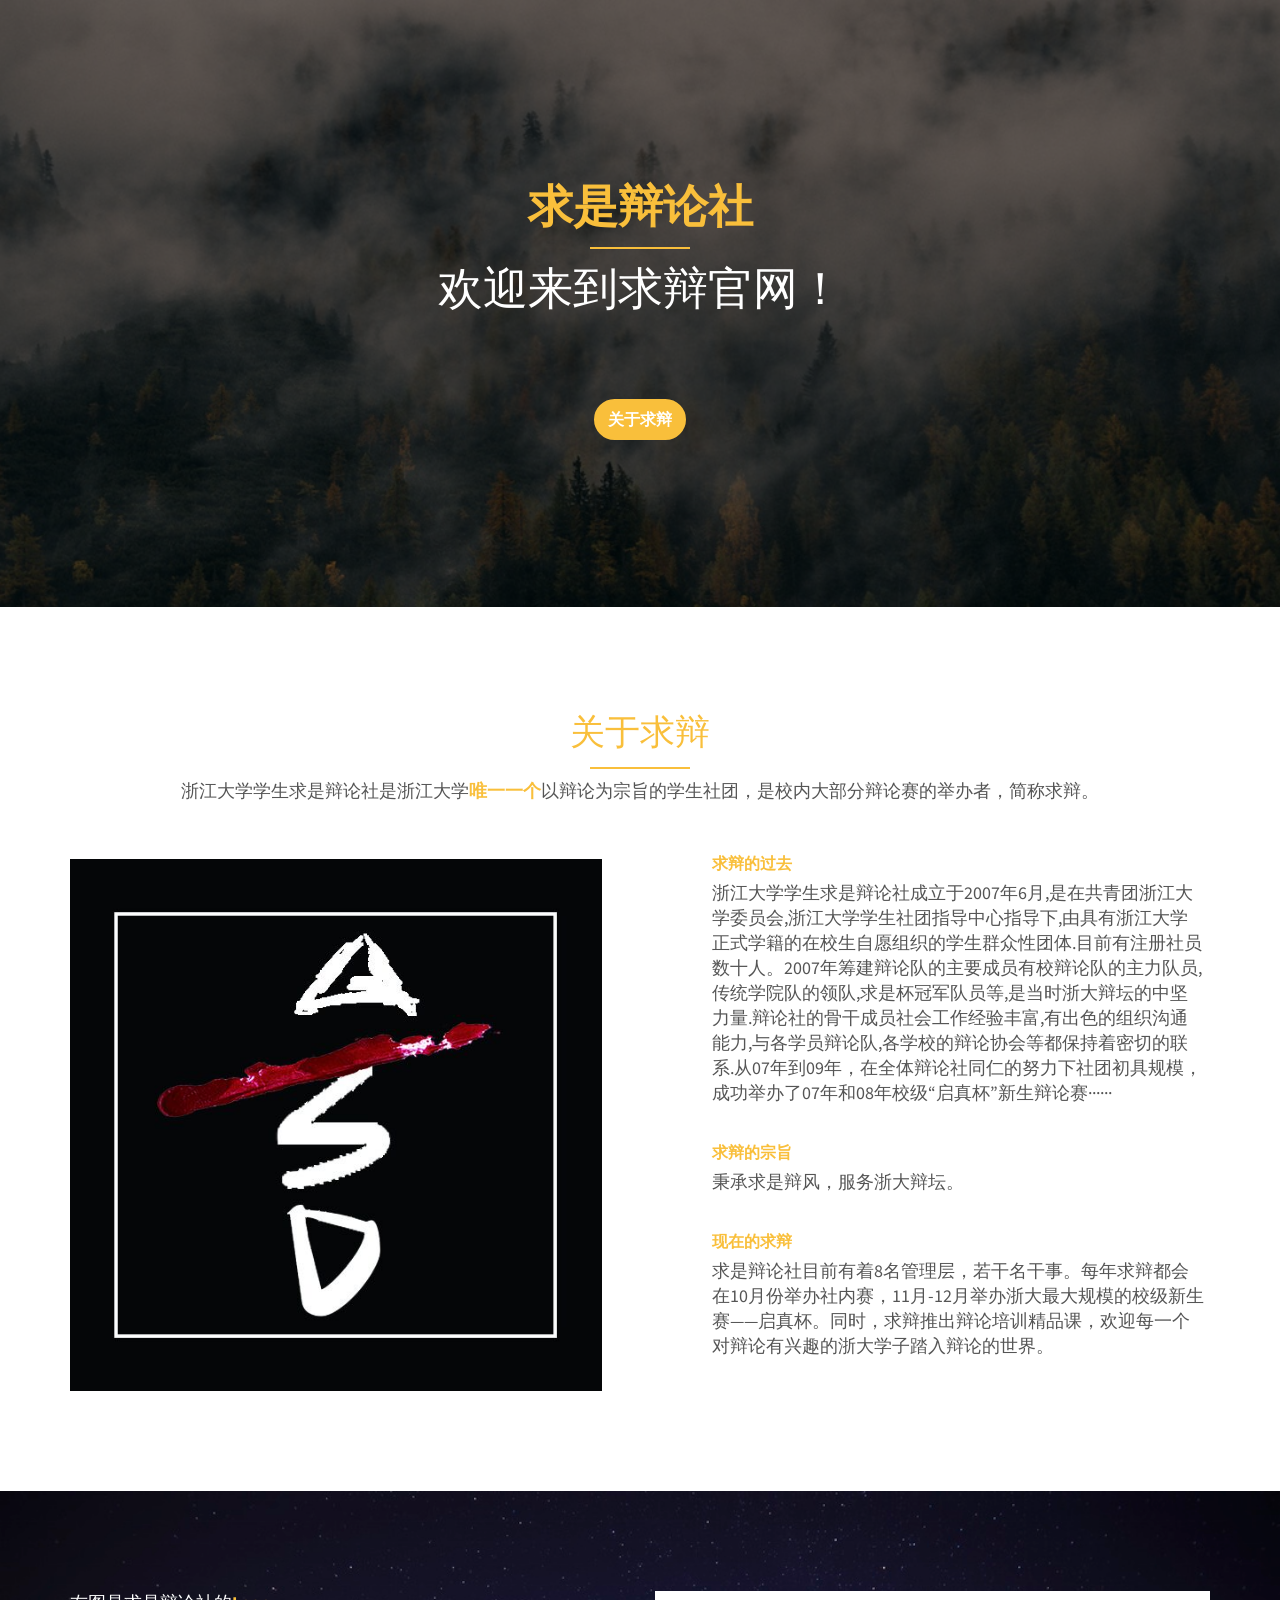
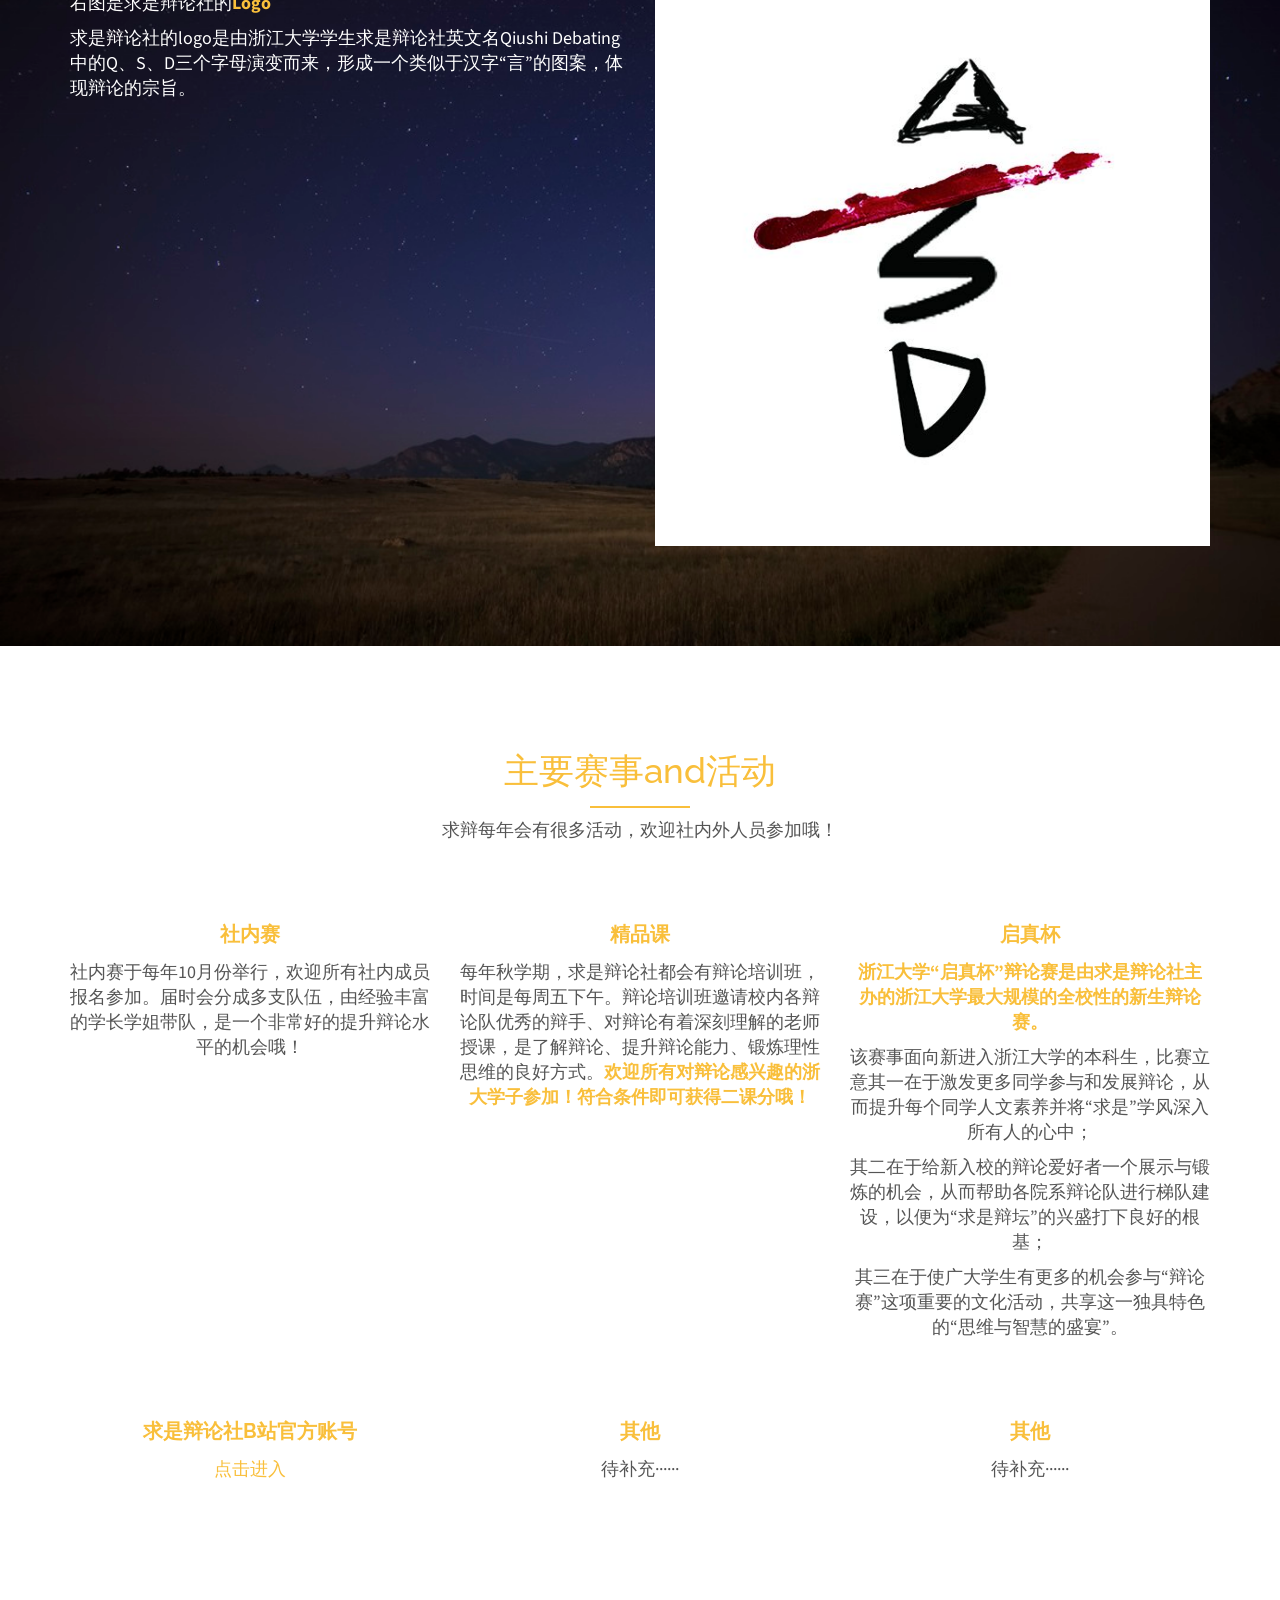
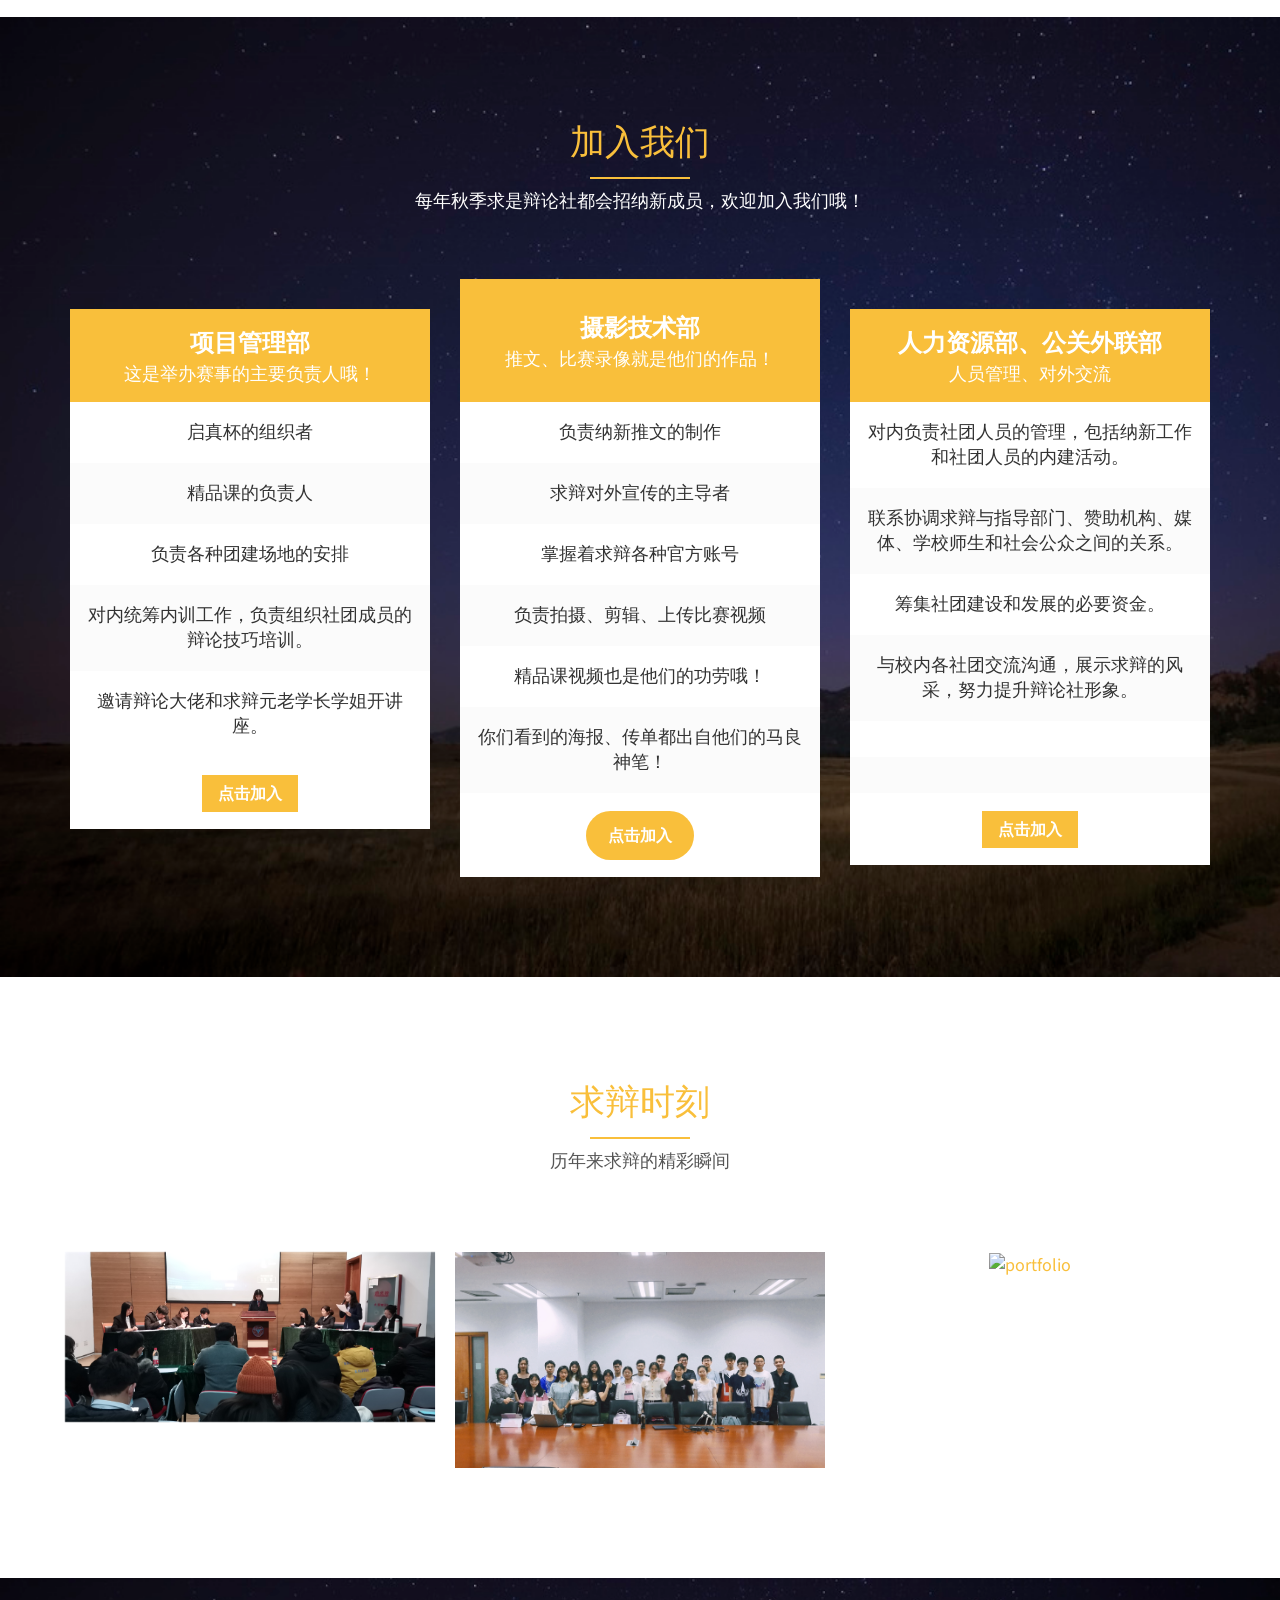
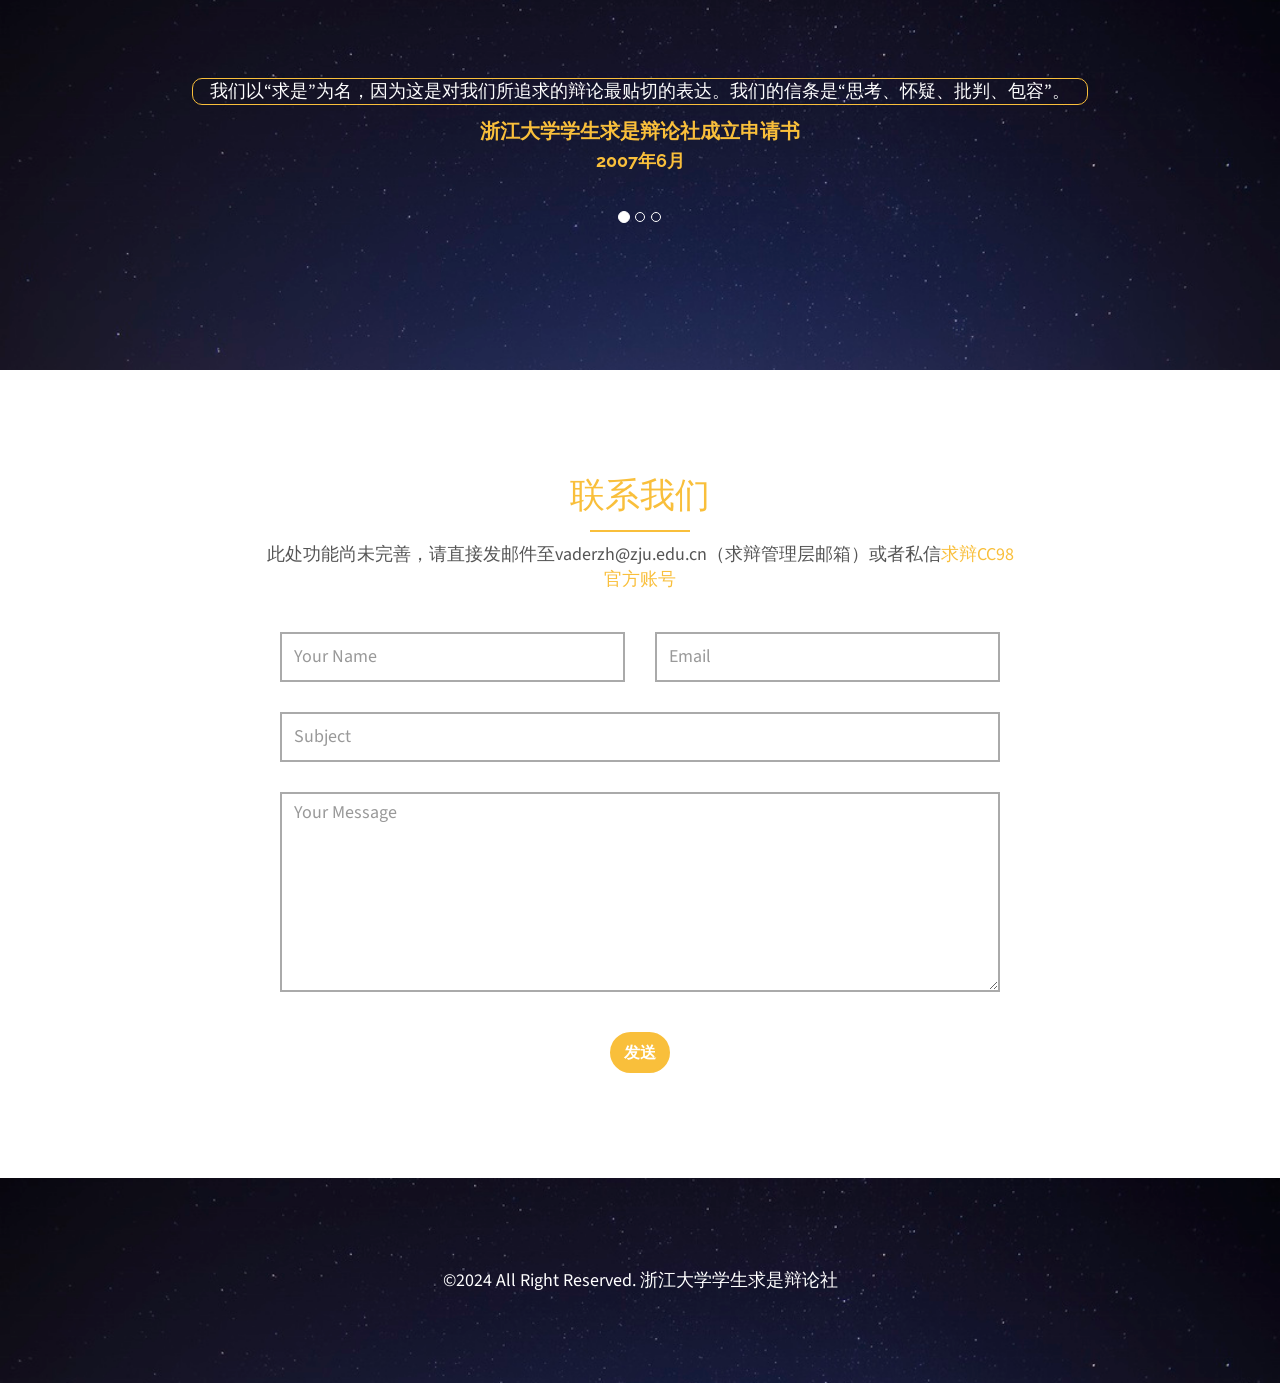
==== commit 670e4b03: "Update index.html" ====
--- a/index.html
+++ b/index.html
@@ -371,14 +371,12 @@
 							    负责各种团建场地的安排
 							</li>
 							<li>
-							    
-							</li>
-							<li>
-							    
-							</li>
-							<li>
-							    
-							</li>
+							    对内统筹内训工作，负责组织社团成员的辩论技巧培训。
+							</li>
+							<li>
+							    邀请辩论大佬和求辩元老学长学姐开讲座。
+							</li>
+							
 						</ul>
 						<div class="bottom-row">
 							<div class="column-button">
@@ -438,7 +436,7 @@
 			<div class="col-md-4">
 				<div class="package background-color-white">
 					<div class="header-dark">
-						<h3>人力资源部、外联部</h3>
+						<h3>人力资源部、公关外联部</h3>
 						<div class="sub-sub">
 							人员管理、对外交流
 						</div>
@@ -448,16 +446,16 @@
 					<div class="package-features">
 						<ul>
 							<li>
-							    纳新的主要负责人
-							</li>
-							<li>
-							    社团人员调配
-							</li>
-							<li>
-							    社团的资金就来自外联拉的赞助哦！
-							</li>
-							<li>
-							    
+							    对内负责社团人员的管理，包括纳新工作和社团人员的内建活动。
+							</li>
+							<li>
+							    联系协调求辩与指导部门、赞助机构、媒体、学校师生和社会公众之间的关系。
+							</li>
+							<li>
+							    筹集社团建设和发展的必要资金。
+							</li>
+							<li>
+							    与校内各社团交流沟通，展示求辩的风采，努力提升辩论社形象。
 							</li>
 							<li>
 							    
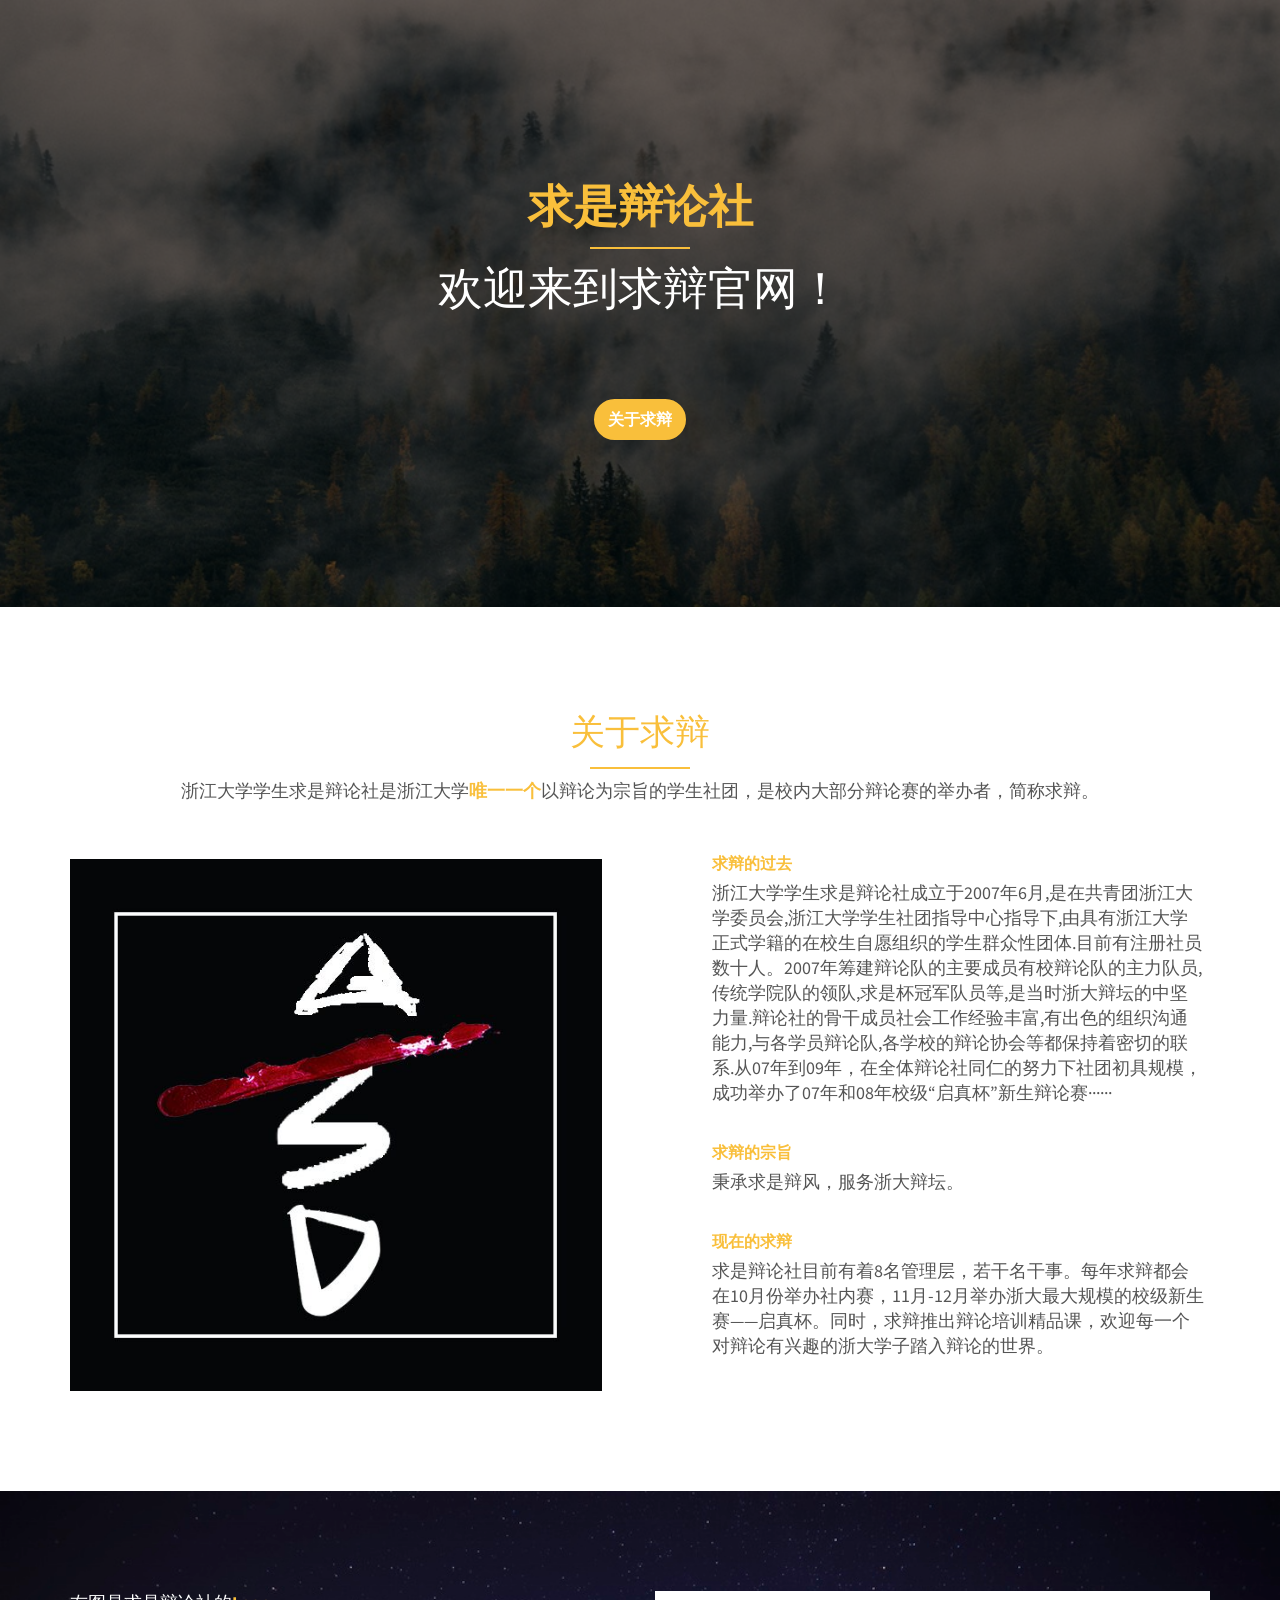
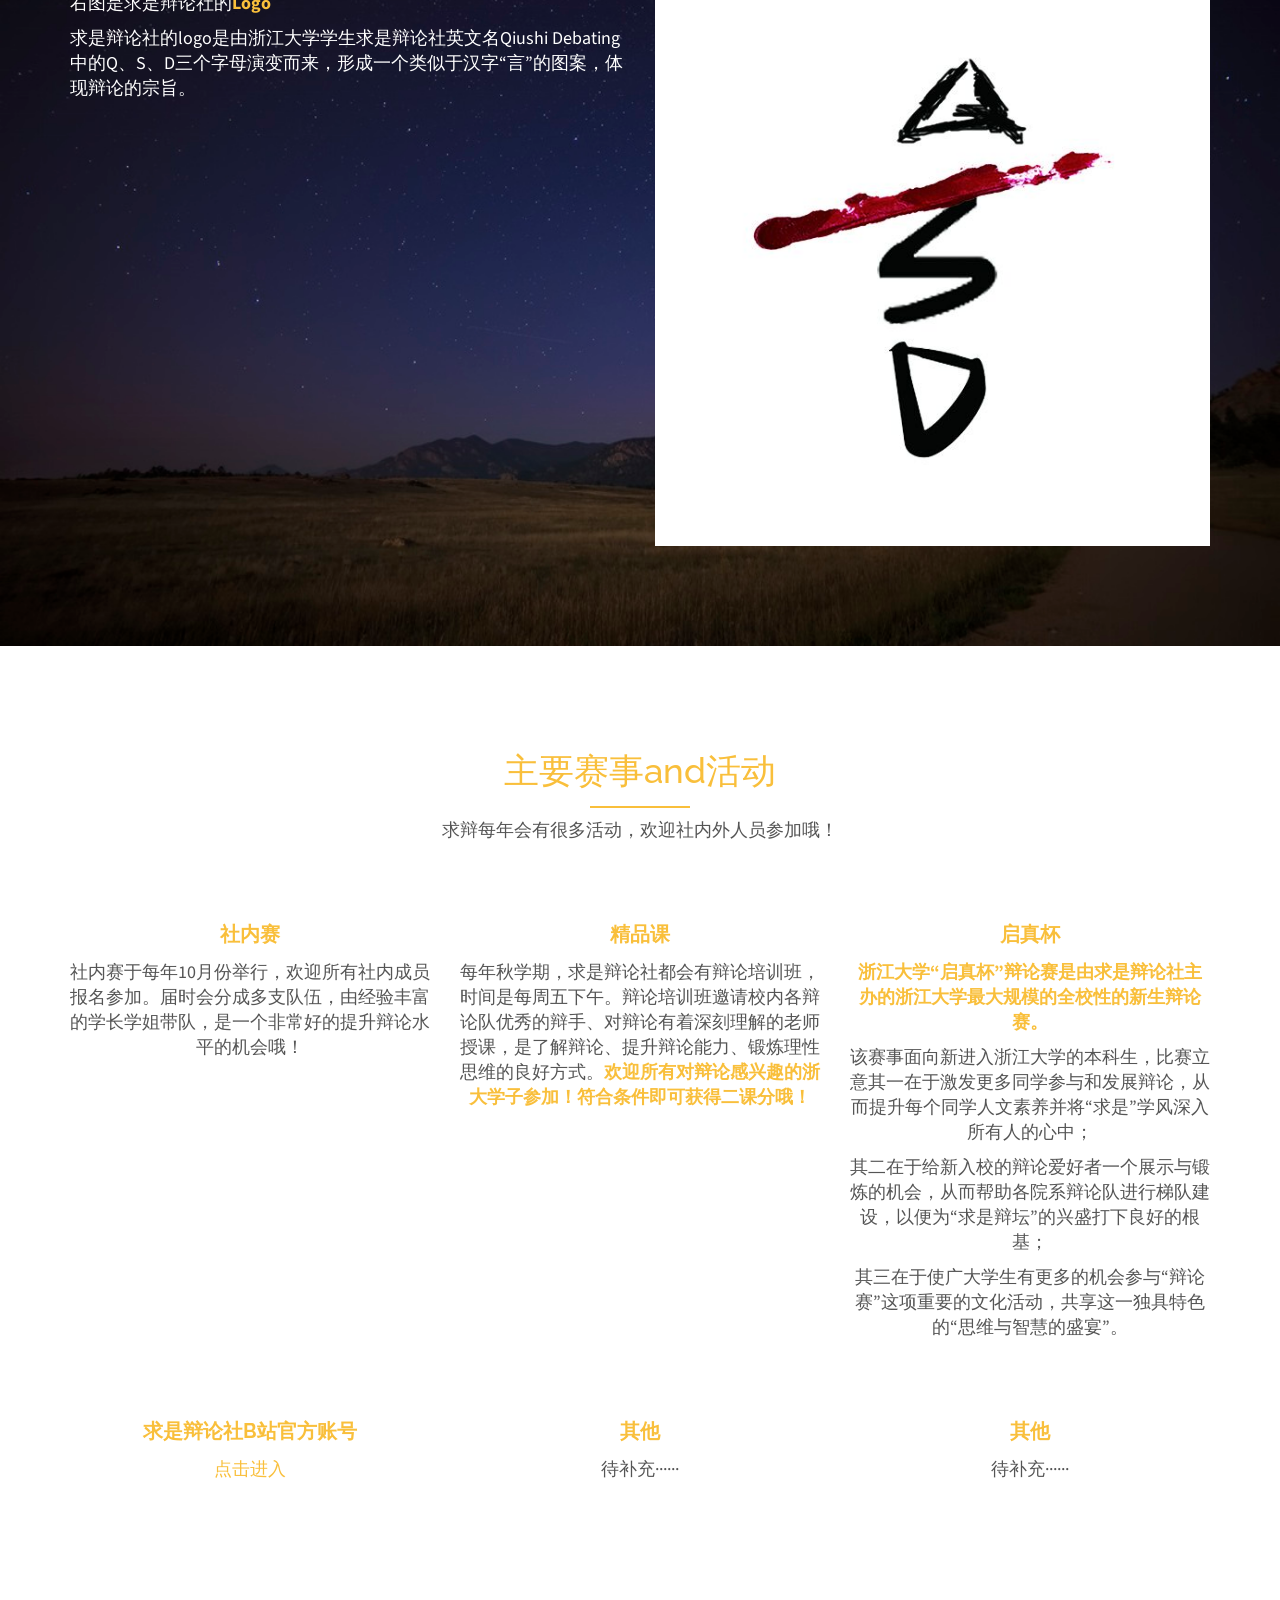
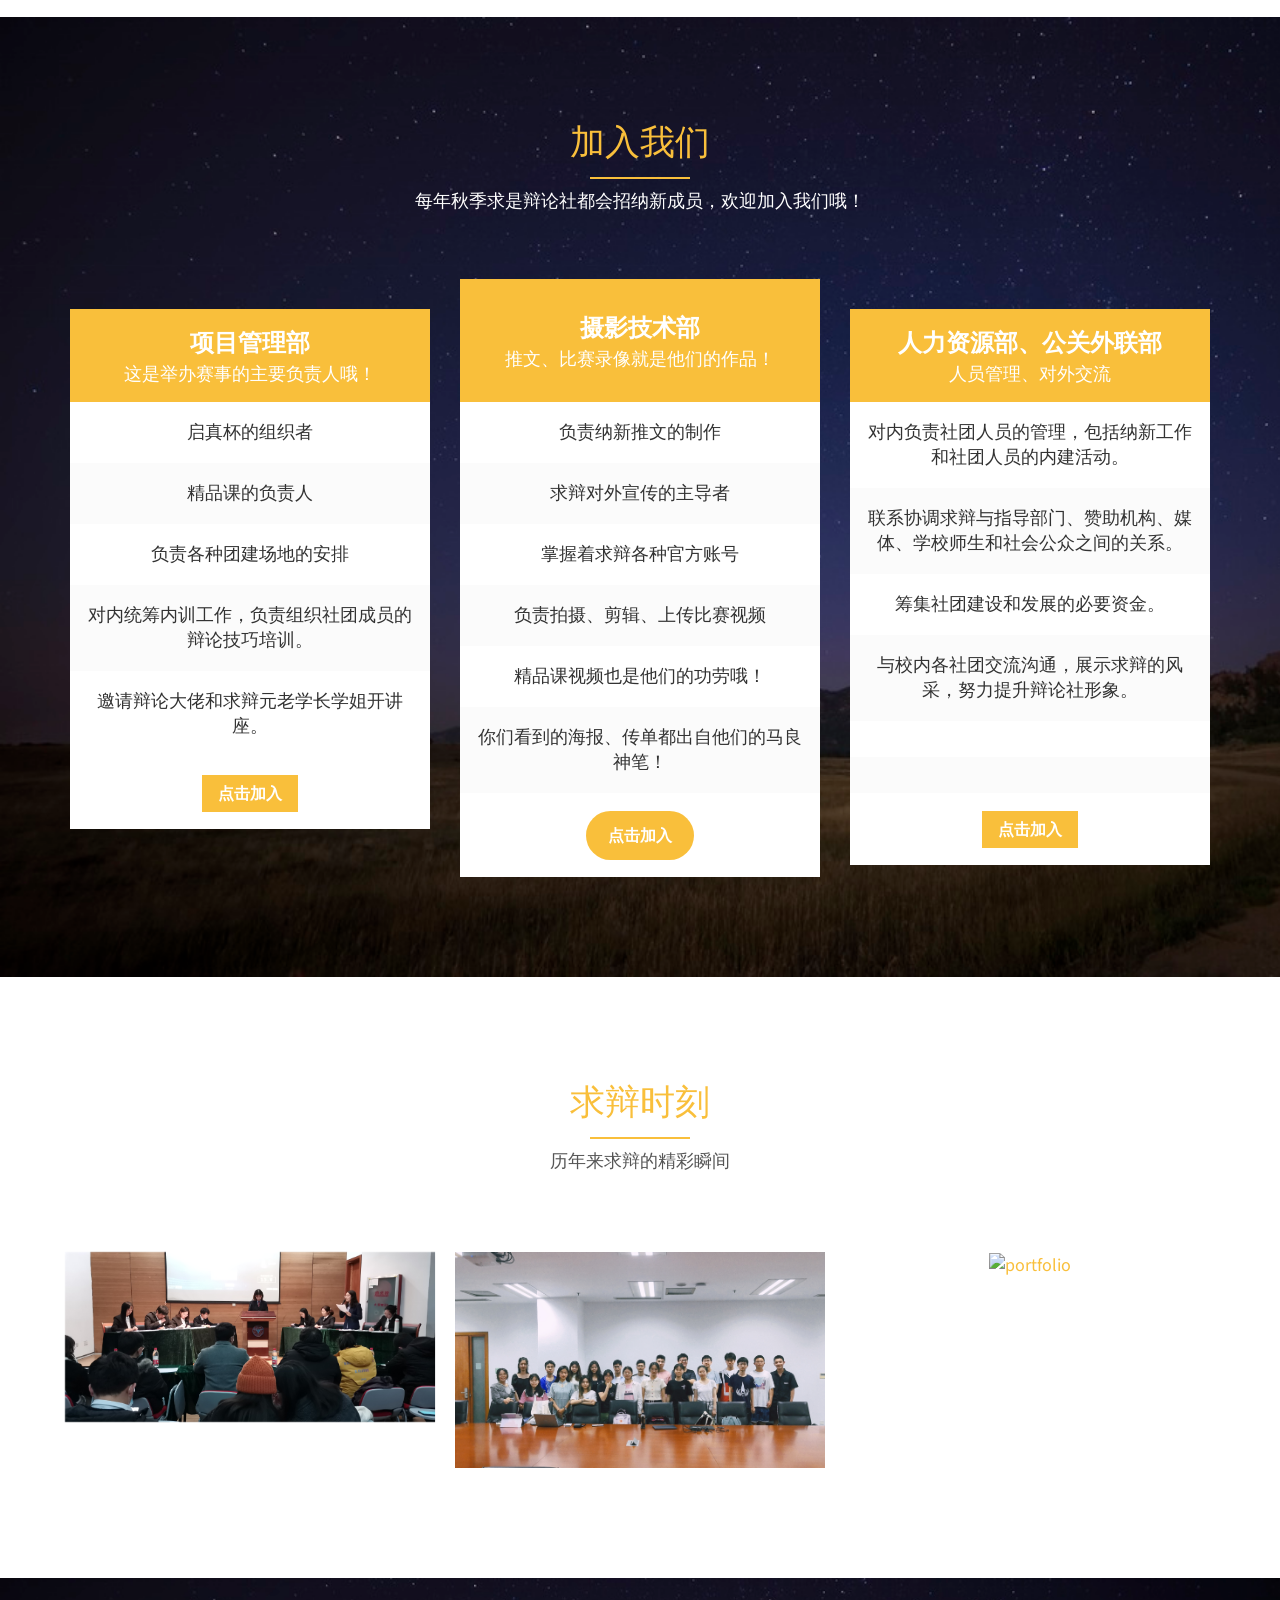
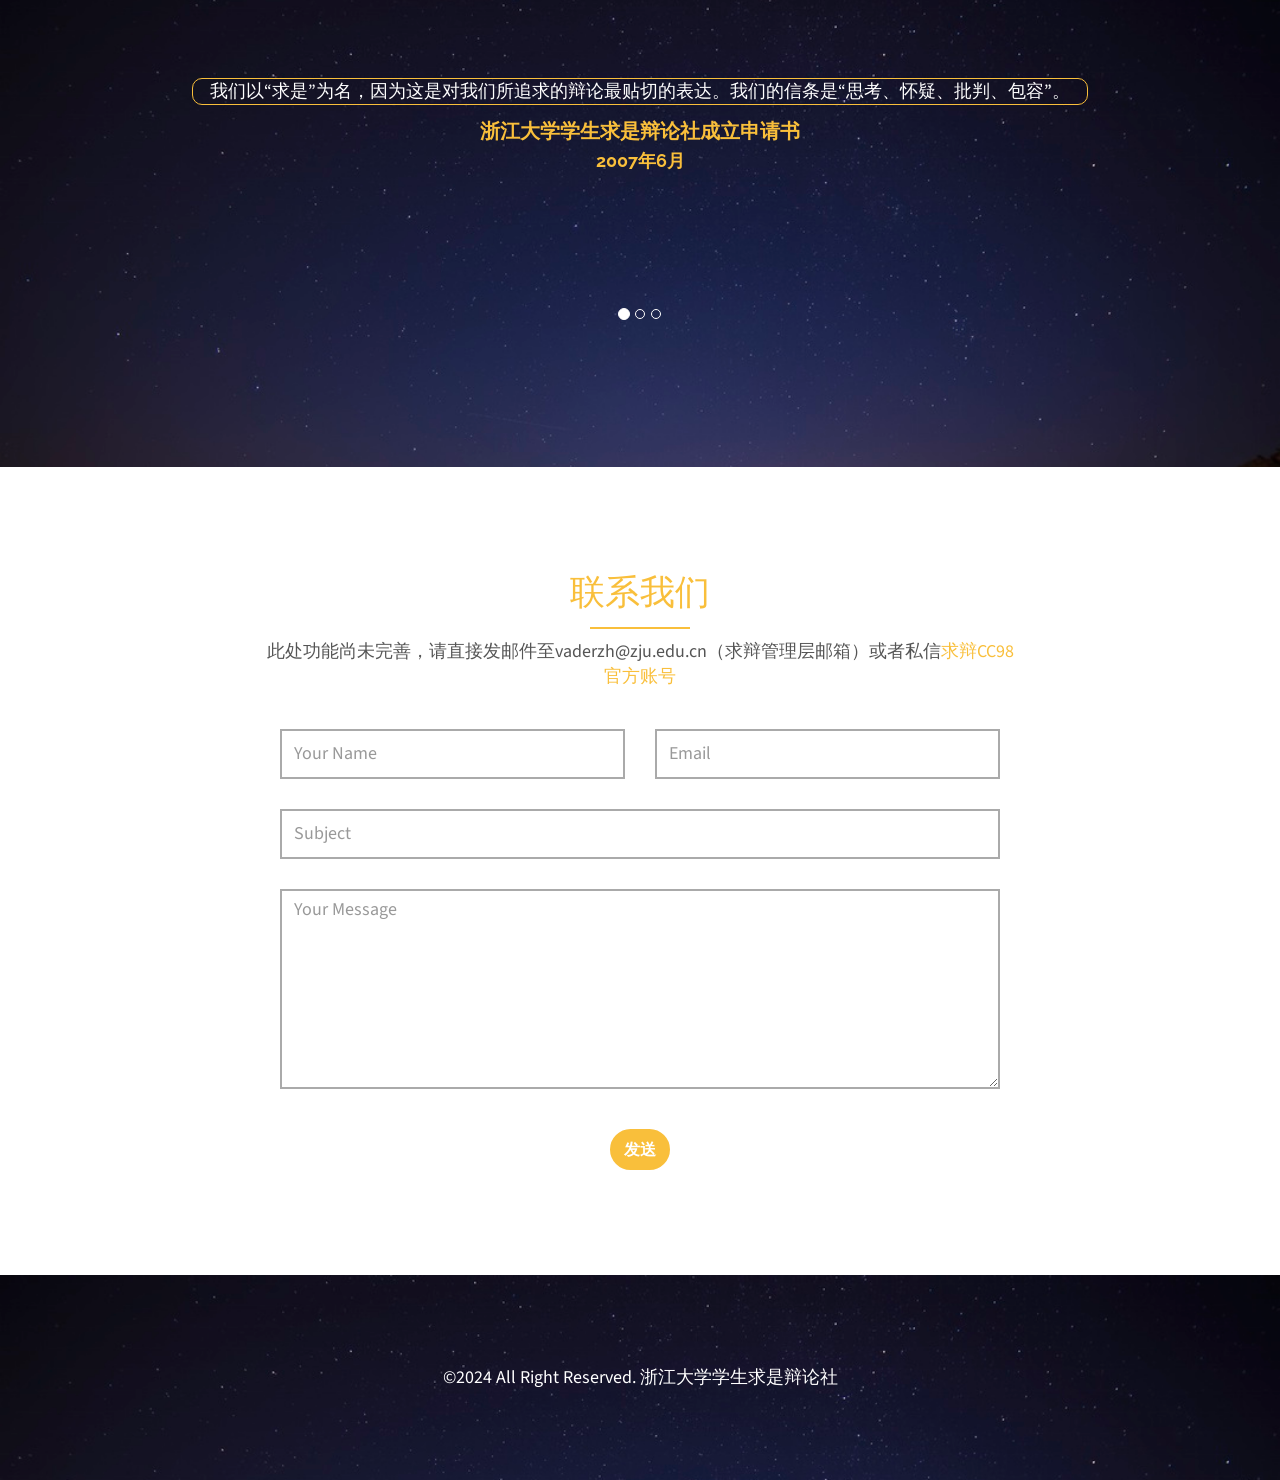
==== commit b4446e6b: "Update index.html" ====
--- a/index.html
+++ b/index.html
@@ -545,7 +545,7 @@
                     <div class="item active left">               
                         <div class="content">
                           <p>辩论的准备过程与辩论本身一样重要。准备过程是思想的发展,辩论过程则是思想的碰撞。辩论是人们发展理论、思考世界的方式,思想在辩论中产生,在辩论中发展,在辩论中成熟。而这些,才是辩论的真正要义。</p>
-                          <h4><strong>求辩现任项目管理部部长：Vader_ZH</strong></h4>
+                          <h4><strong>求辩现任管理层成员Vader_ZH</strong></h4>
                            <h5><strong>2024年</strong></h5>
                         </div>                  
                     </div> 
@@ -558,6 +558,12 @@
                         </div>                  
                     </div> 
 
+                    <div class="item active left">               
+                        <div class="content">
+                          <p>欢迎加入我们！让我们一起在头脑风暴中剖析问题，在思想碰撞中领略不同，在求辩里邂逅不一样的自己！</p>
+                          <h4><strong>求辩现任管理层成员：甜刊</strong></h4>
+                           <h5><strong>2024年</strong></h5>
+                        </div>                  
                     </div> 
                 </div>
             </div> 
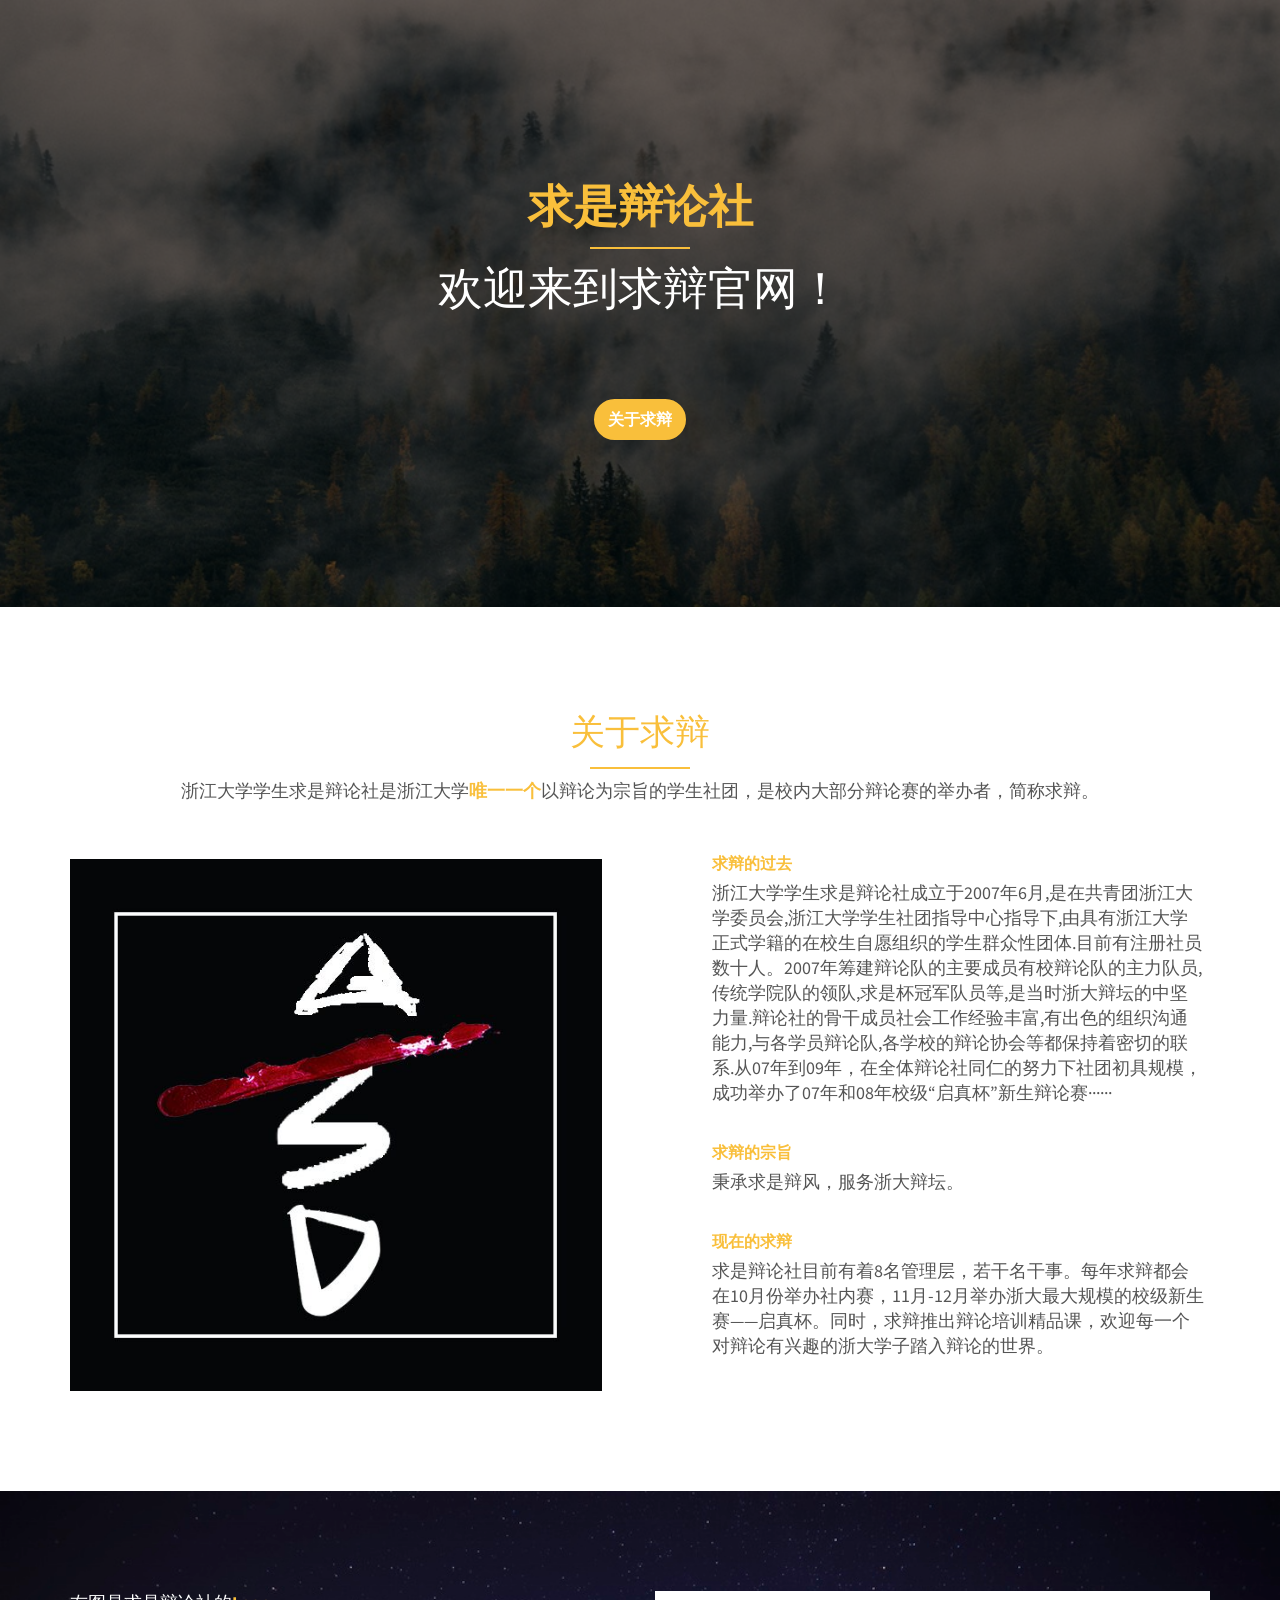
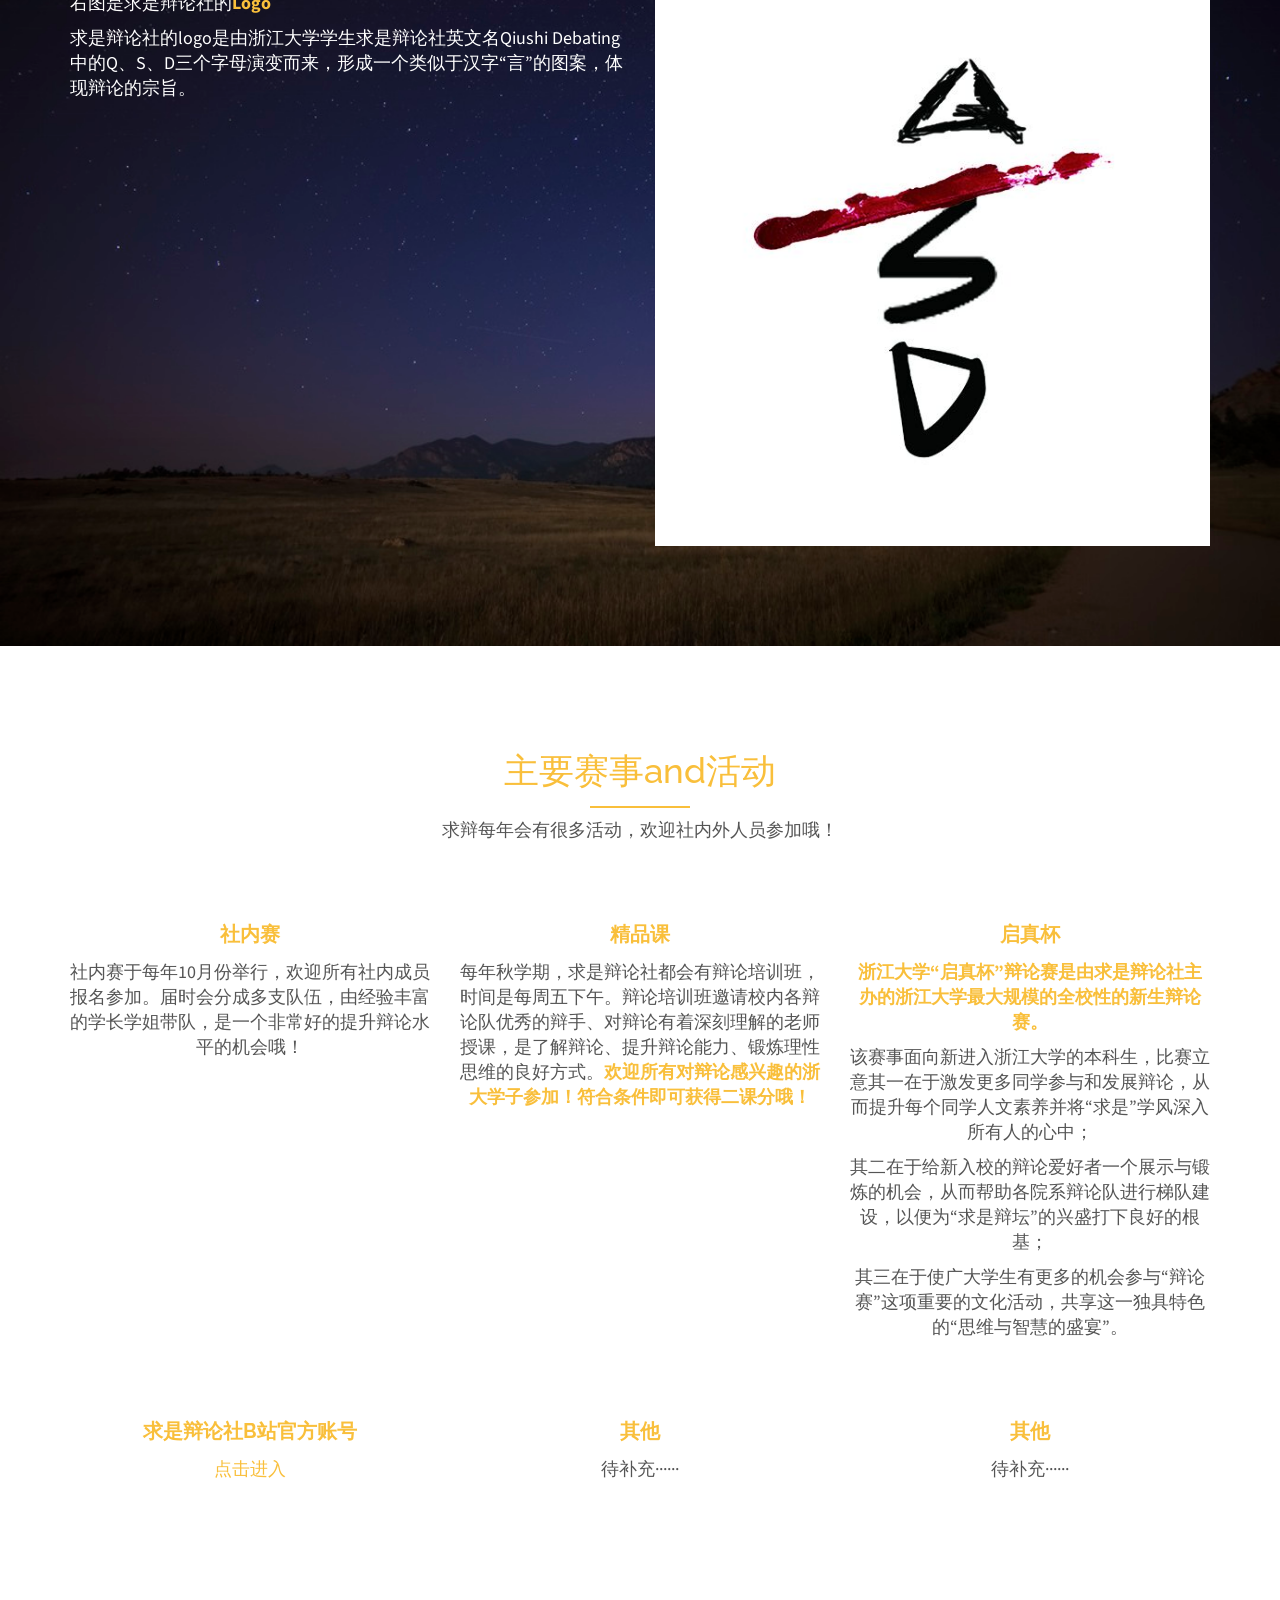
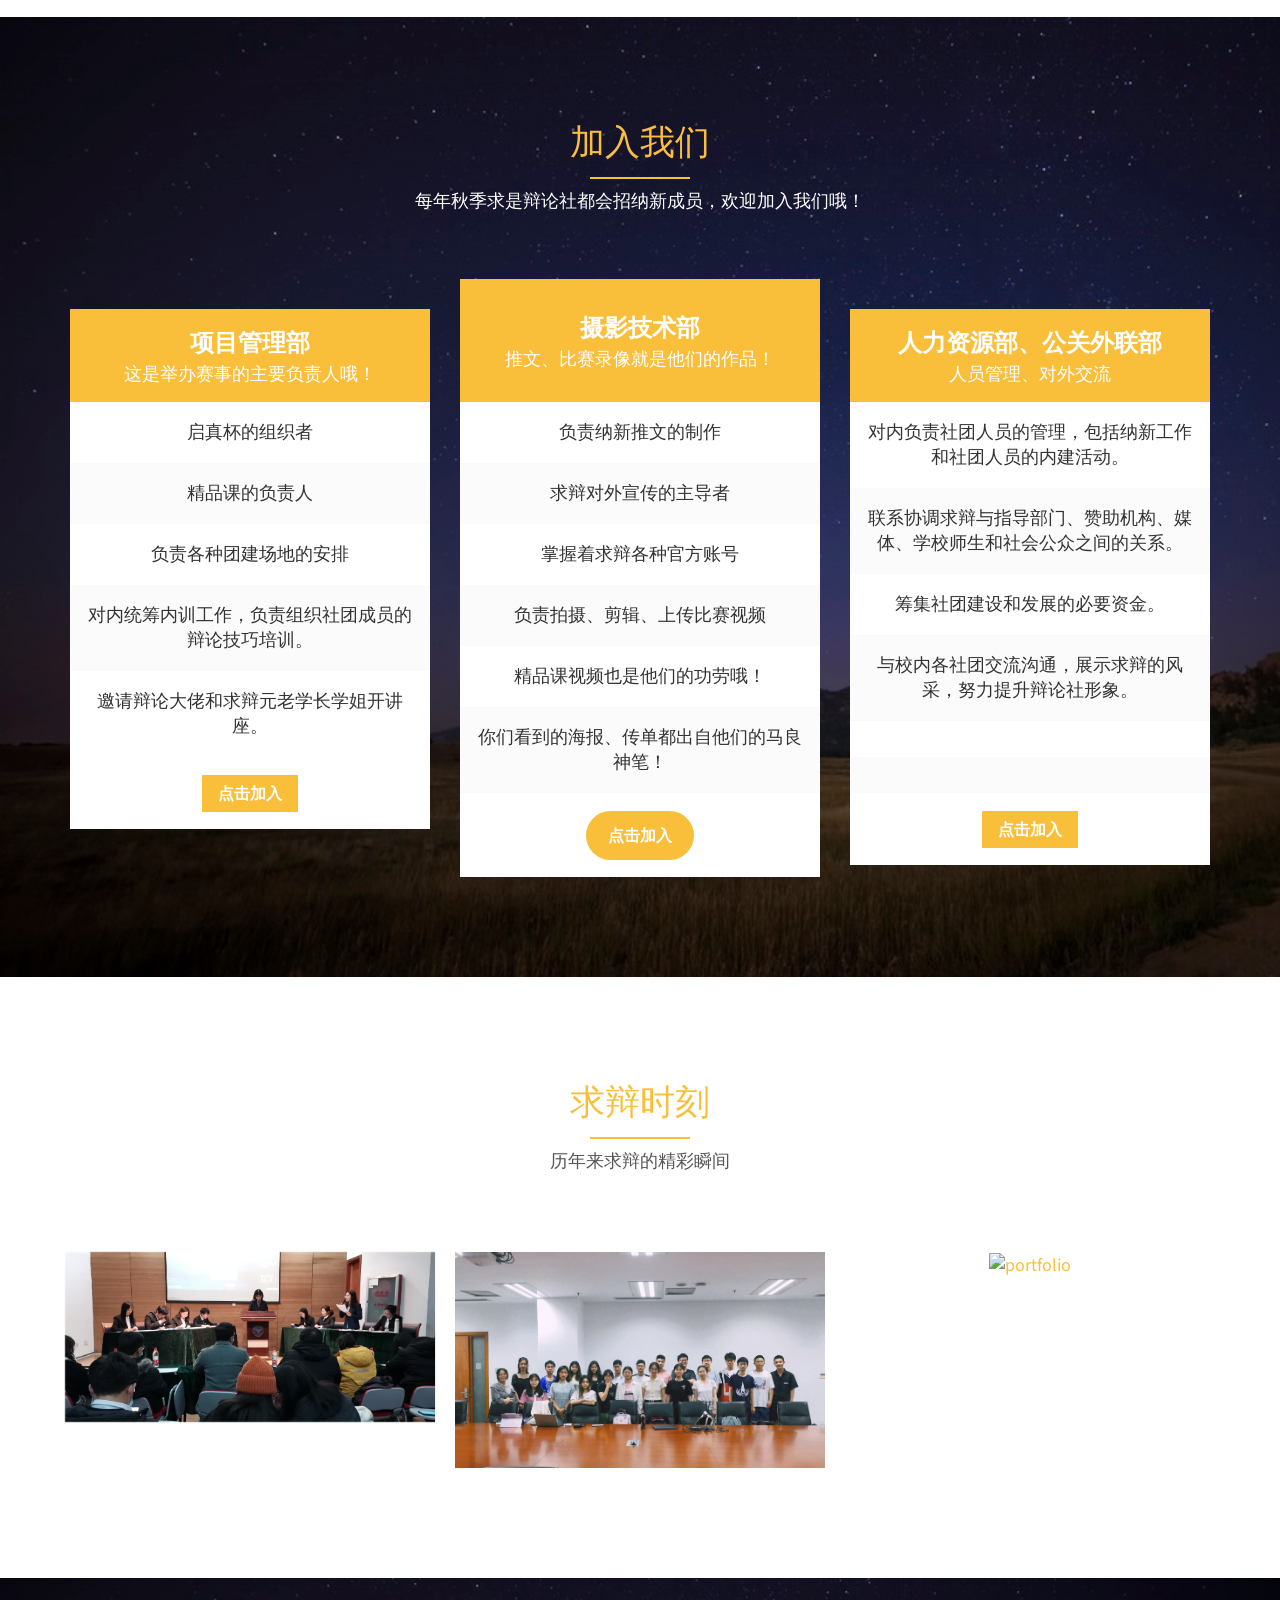
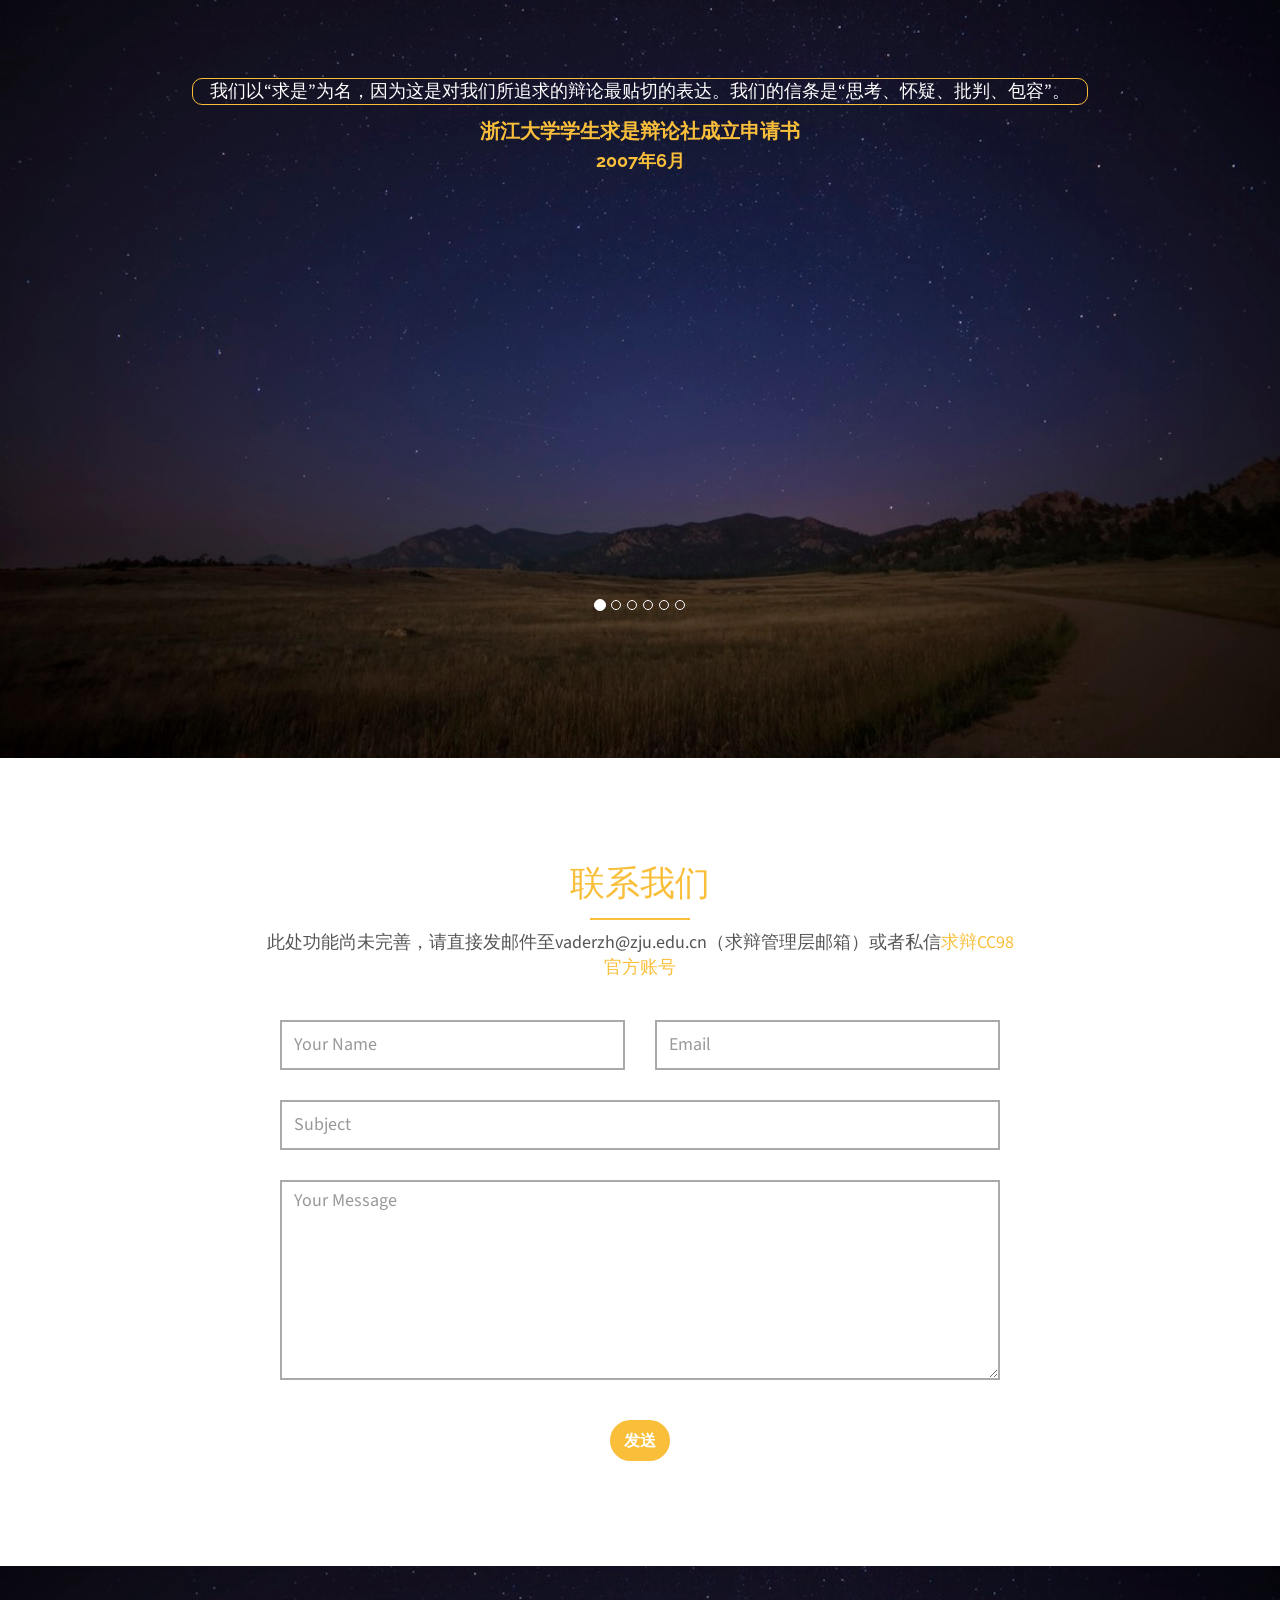
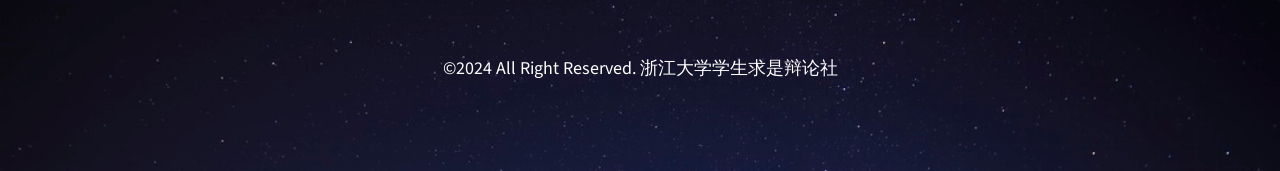
==== commit 1e72c5ac: "Update index.html" ====
--- a/index.html
+++ b/index.html
@@ -531,6 +531,9 @@
                         <li data-target="#carousel-testimonial" data-slide-to="0" class="active"></li>
                         <li data-target="#carousel-testimonial" data-slide-to="1" class=""></li>
                         <li data-target="#carousel-testimonial" data-slide-to="2" class=""></li>
+			<li data-target="#carousel-testimonial" data-slide-to="3" class=""></li>
+			<li data-target="#carousel-testimonial" data-slide-to="5" class=""></li>
+			<li data-target="#carousel-testimonial" data-slide-to="6" class=""></li>
                     </ol>
                     <div class="carousel-inner">
 
@@ -564,7 +567,30 @@
                           <h4><strong>求辩现任管理层成员：甜刊</strong></h4>
                            <h5><strong>2024年</strong></h5>
                         </div>                  
+                    </div>
+			    
+		    <div class="item active left">               
+                        <div class="content">
+                          <p>欢迎加入我们！让我们一起在头脑风暴中剖析问题，在思想碰撞中领略不同，在求辩里邂逅不一样的自己！</p>
+                          <h4><strong>求辩现任管理层成员：甜刊</strong></h4>
+                           <h5><strong>2024年</strong></h5>
+                        </div>                  
                     </div> 
+		    <div class="item active left">               
+                        <div class="content">
+                          <p>欢迎加入我们！让我们一起在头脑风暴中剖析问题，在思想碰撞中领略不同，在求辩里邂逅不一样的自己！</p>
+                          <h4><strong>求辩现任管理层成员：甜刊</strong></h4>
+                           <h5><strong>2024年</strong></h5>
+                        </div>                  
+                    </div> 
+		   <div class="item active left">               
+                        <div class="content">
+                          <p>愿你在辩论中，以理服人，以情动人，不畏挑战，探索真理，收获成长与友谊。</p>
+                          <h4><strong>求辩现任管理层成员：三一</strong></h4>
+                           <h5><strong>2024年</strong></h5>
+                        </div>                  
+                    </div> 
+		</div> 
                 </div>
             </div> 
         </div> 
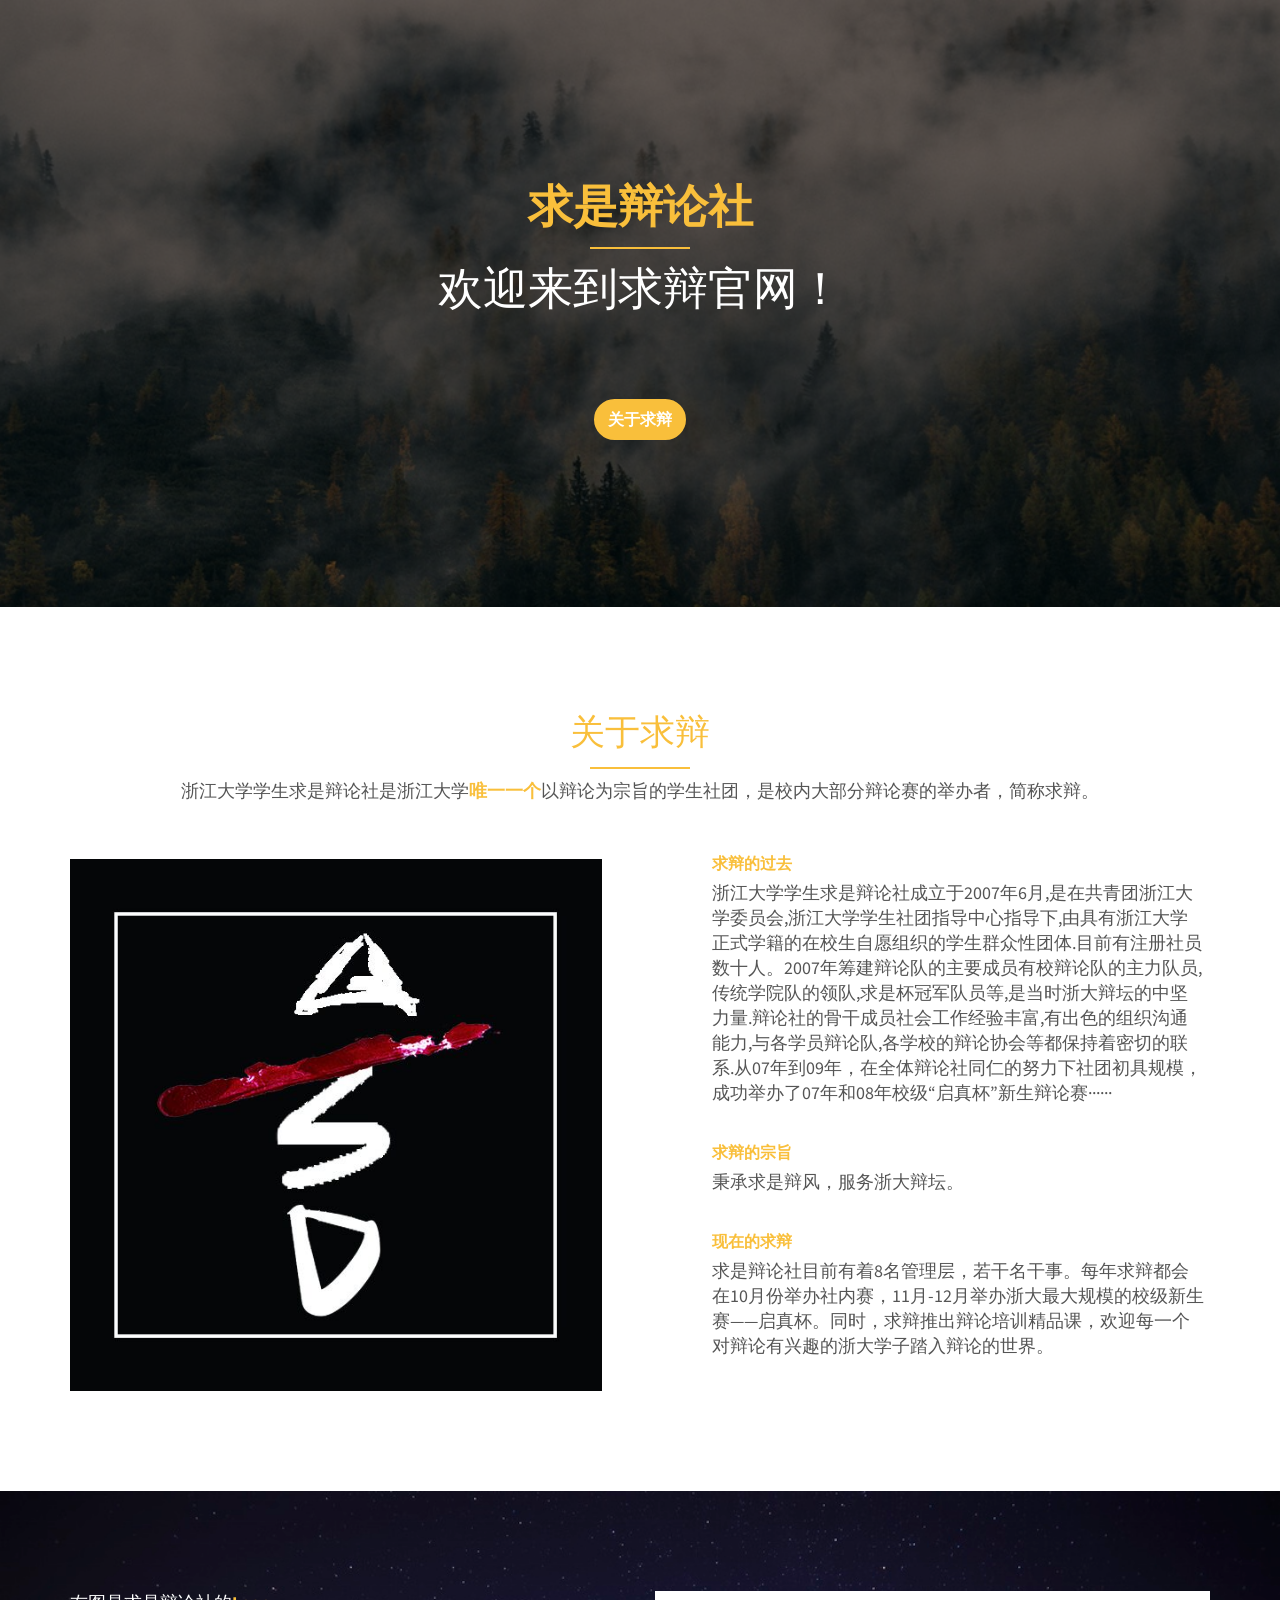
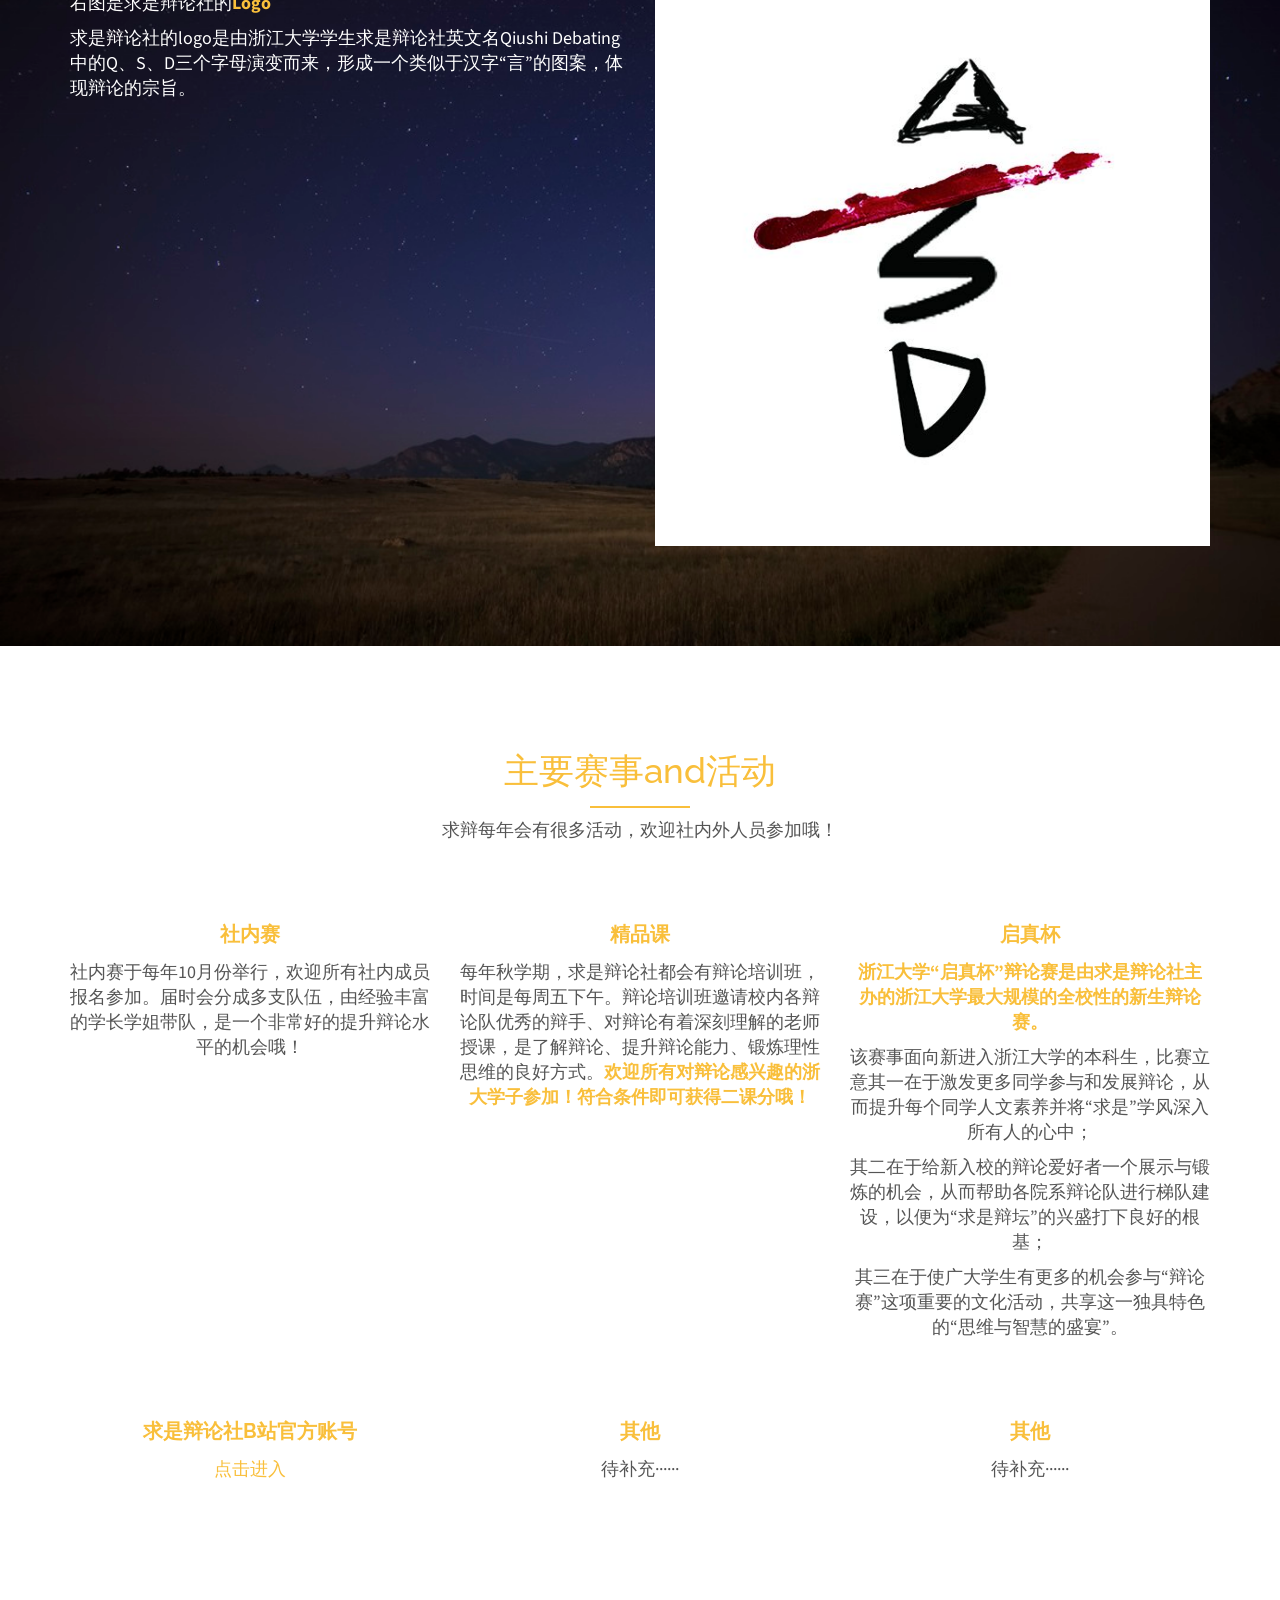
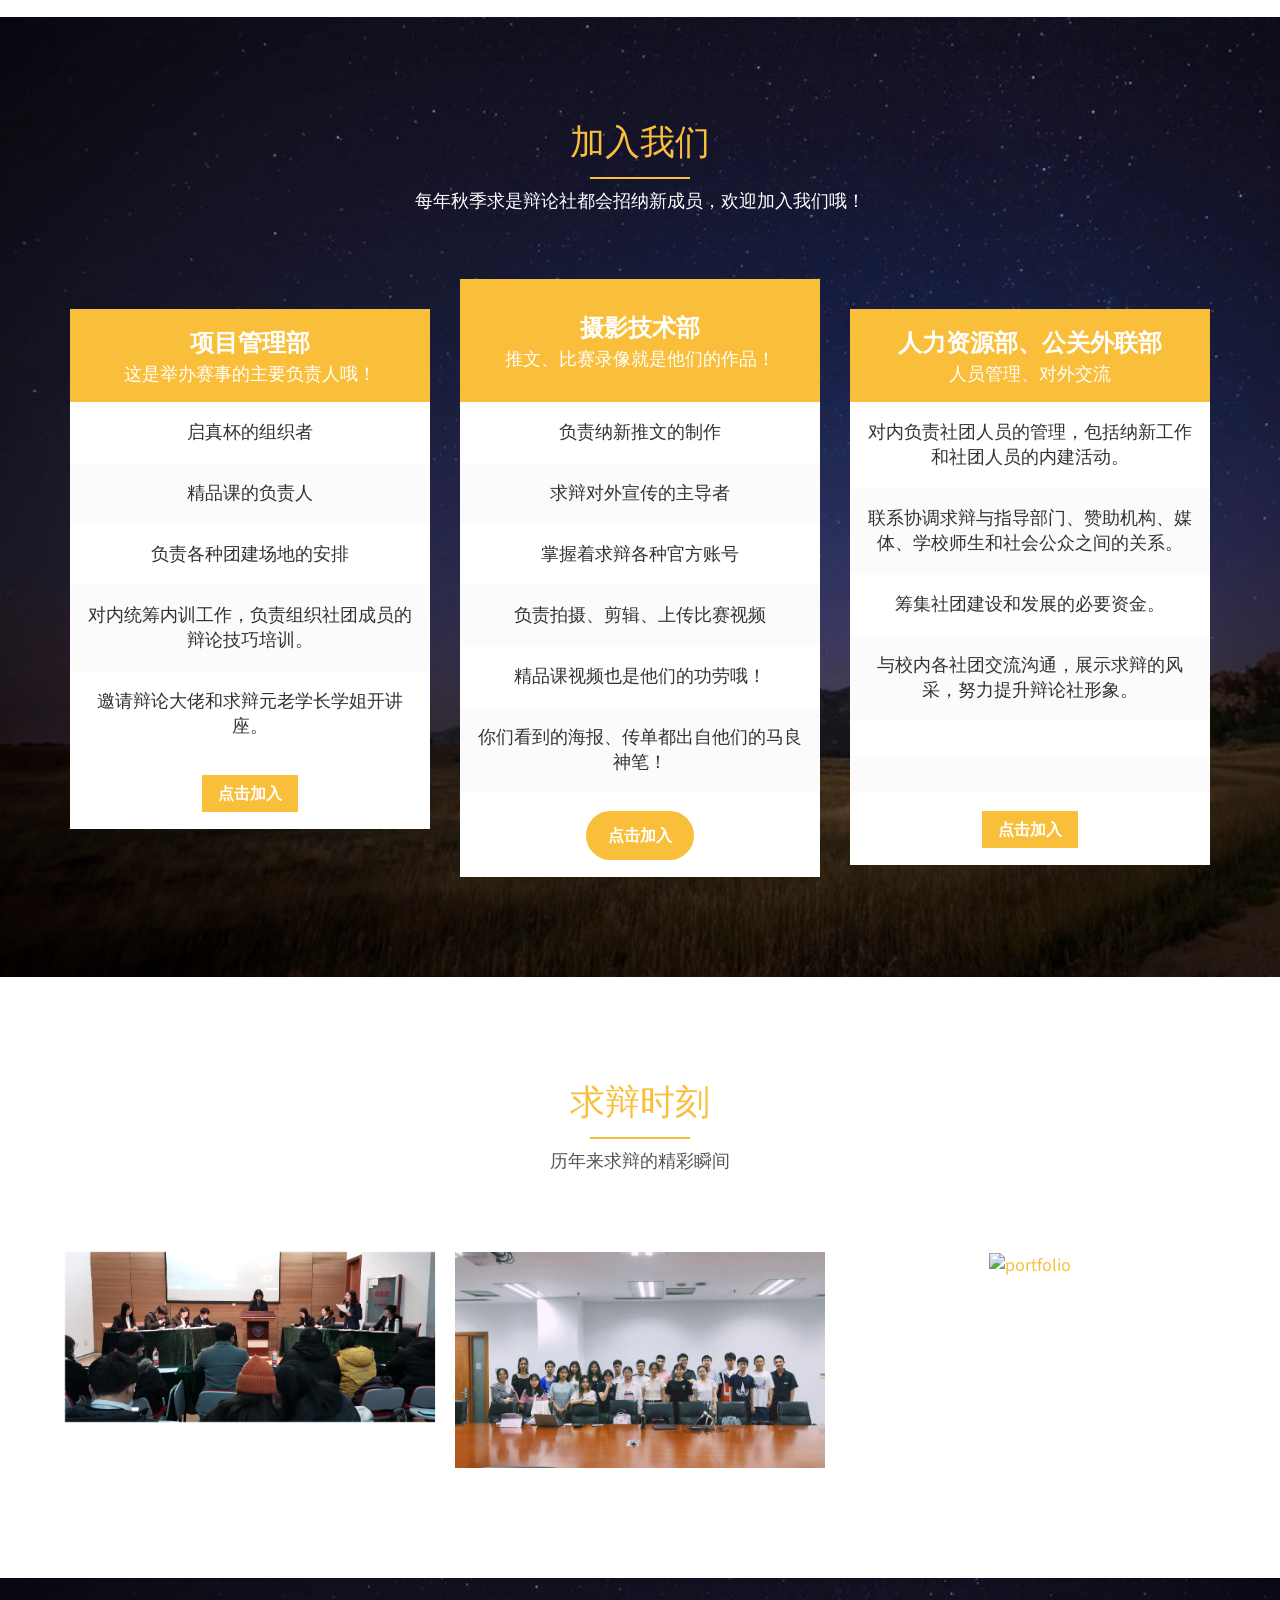
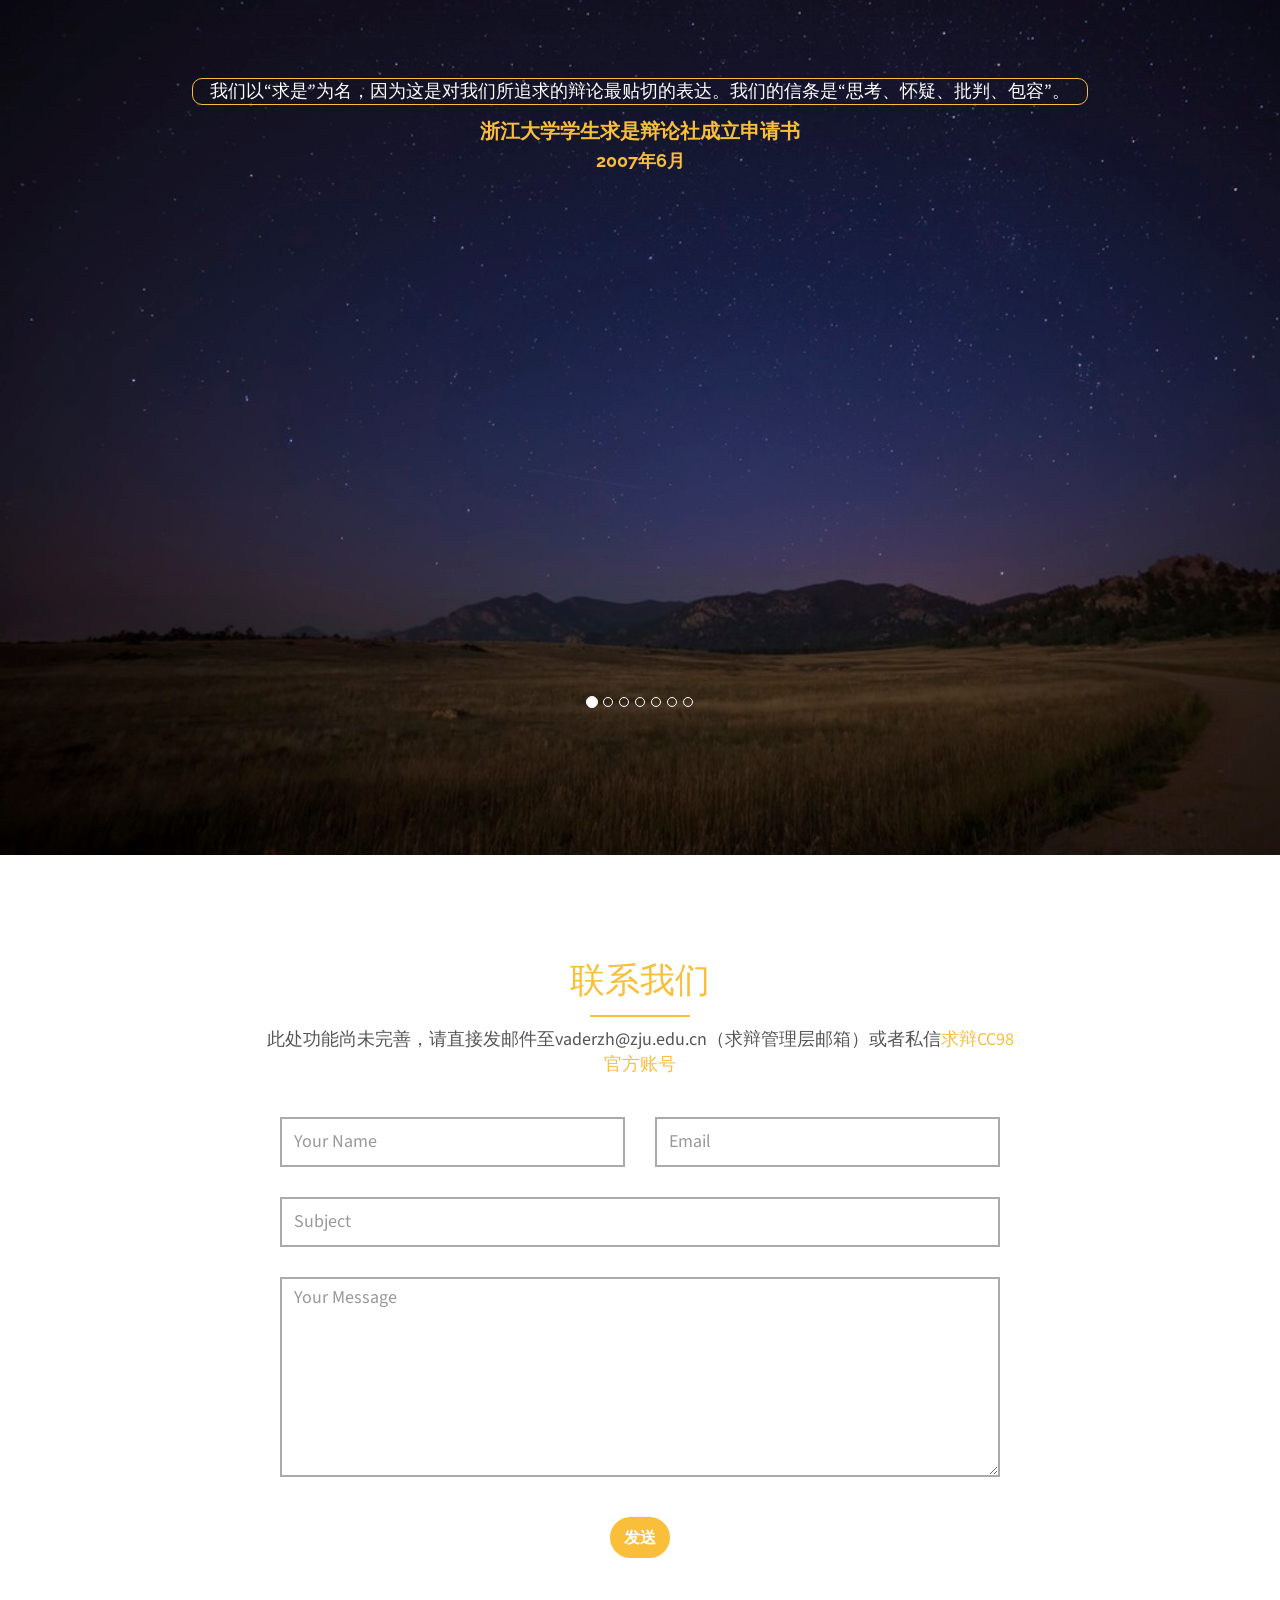
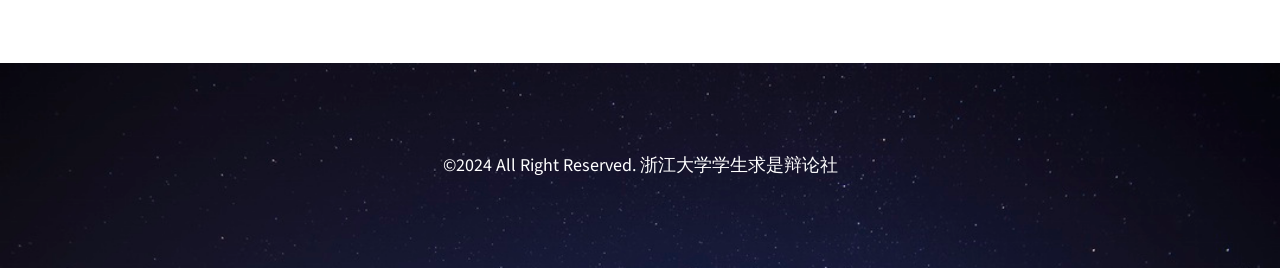
==== commit 5d23e726: "Update index.html" ====
--- a/index.html
+++ b/index.html
@@ -534,6 +534,8 @@
 			<li data-target="#carousel-testimonial" data-slide-to="3" class=""></li>
 			<li data-target="#carousel-testimonial" data-slide-to="5" class=""></li>
 			<li data-target="#carousel-testimonial" data-slide-to="6" class=""></li>
+			<li data-target="#carousel-testimonial" data-slide-to="7" class=""></li>
+			
                     </ol>
                     <div class="carousel-inner">
 
@@ -569,24 +571,32 @@
                         </div>                  
                     </div>
 			    
-		    <div class="item active left">               
-                        <div class="content">
-                          <p>欢迎加入我们！让我们一起在头脑风暴中剖析问题，在思想碰撞中领略不同，在求辩里邂逅不一样的自己！</p>
-                          <h4><strong>求辩现任管理层成员：甜刊</strong></h4>
-                           <h5><strong>2024年</strong></h5>
-                        </div>                  
-                    </div> 
-		    <div class="item active left">               
-                        <div class="content">
-                          <p>欢迎加入我们！让我们一起在头脑风暴中剖析问题，在思想碰撞中领略不同，在求辩里邂逅不一样的自己！</p>
-                          <h4><strong>求辩现任管理层成员：甜刊</strong></h4>
+		   
+		   <div class="item active left">               
+                        <div class="content">
+                          <p>愿你在辩论中，以理服人，以情动人，不畏挑战，探索真理，收获成长与友谊。</p>
+                          <h4><strong>求辩现任管理层成员：三一</strong></h4>
                            <h5><strong>2024年</strong></h5>
                         </div>                  
                     </div> 
 		   <div class="item active left">               
                         <div class="content">
-                          <p>愿你在辩论中，以理服人，以情动人，不畏挑战，探索真理，收获成长与友谊。</p>
-                          <h4><strong>求辩现任管理层成员：三一</strong></h4>
+                          <p>言语是人类所使用的最有效果的药方</p>
+                          <h4><strong>求辩现任管理层成员：yuro</strong></h4>
+                           <h5><strong>2024年</strong></h5>
+                        </div>                  
+                    </div> 
+		  <div class="item active left">               
+                        <div class="content">
+                          <p>以辩论之名，跨越思维的沟壑，共享头脑风暴的璀璨～</p>
+                          <h4><strong>求辩现任管理层成员：悬水百仞</strong></h4>
+                           <h5><strong>2024年</strong></h5>
+                        </div>                  
+                    </div> 
+		  <div class="item active left">               
+                        <div class="content">
+                          <p>辩论的魅力，你值得拥有～</p>
+                          <h4><strong>求辩现任管理层成员：久久</strong></h4>
                            <h5><strong>2024年</strong></h5>
                         </div>                  
                     </div> 
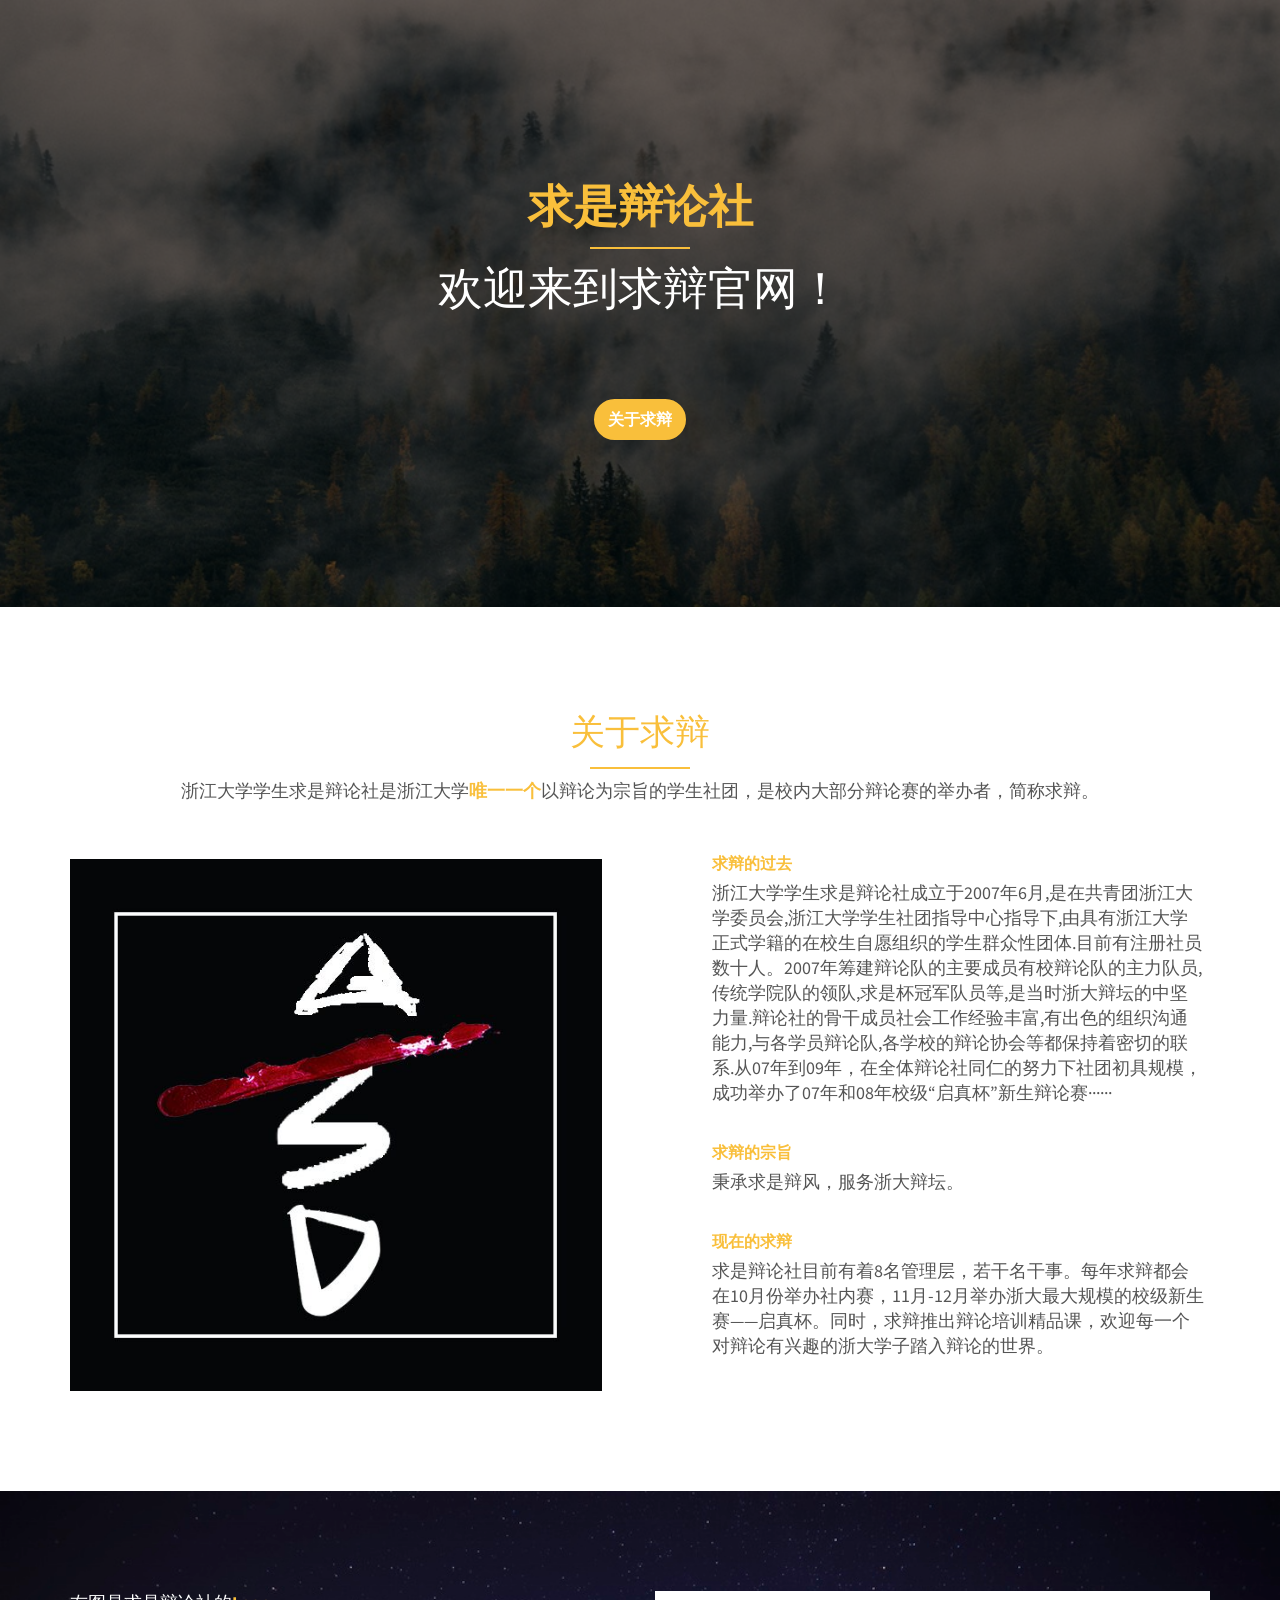
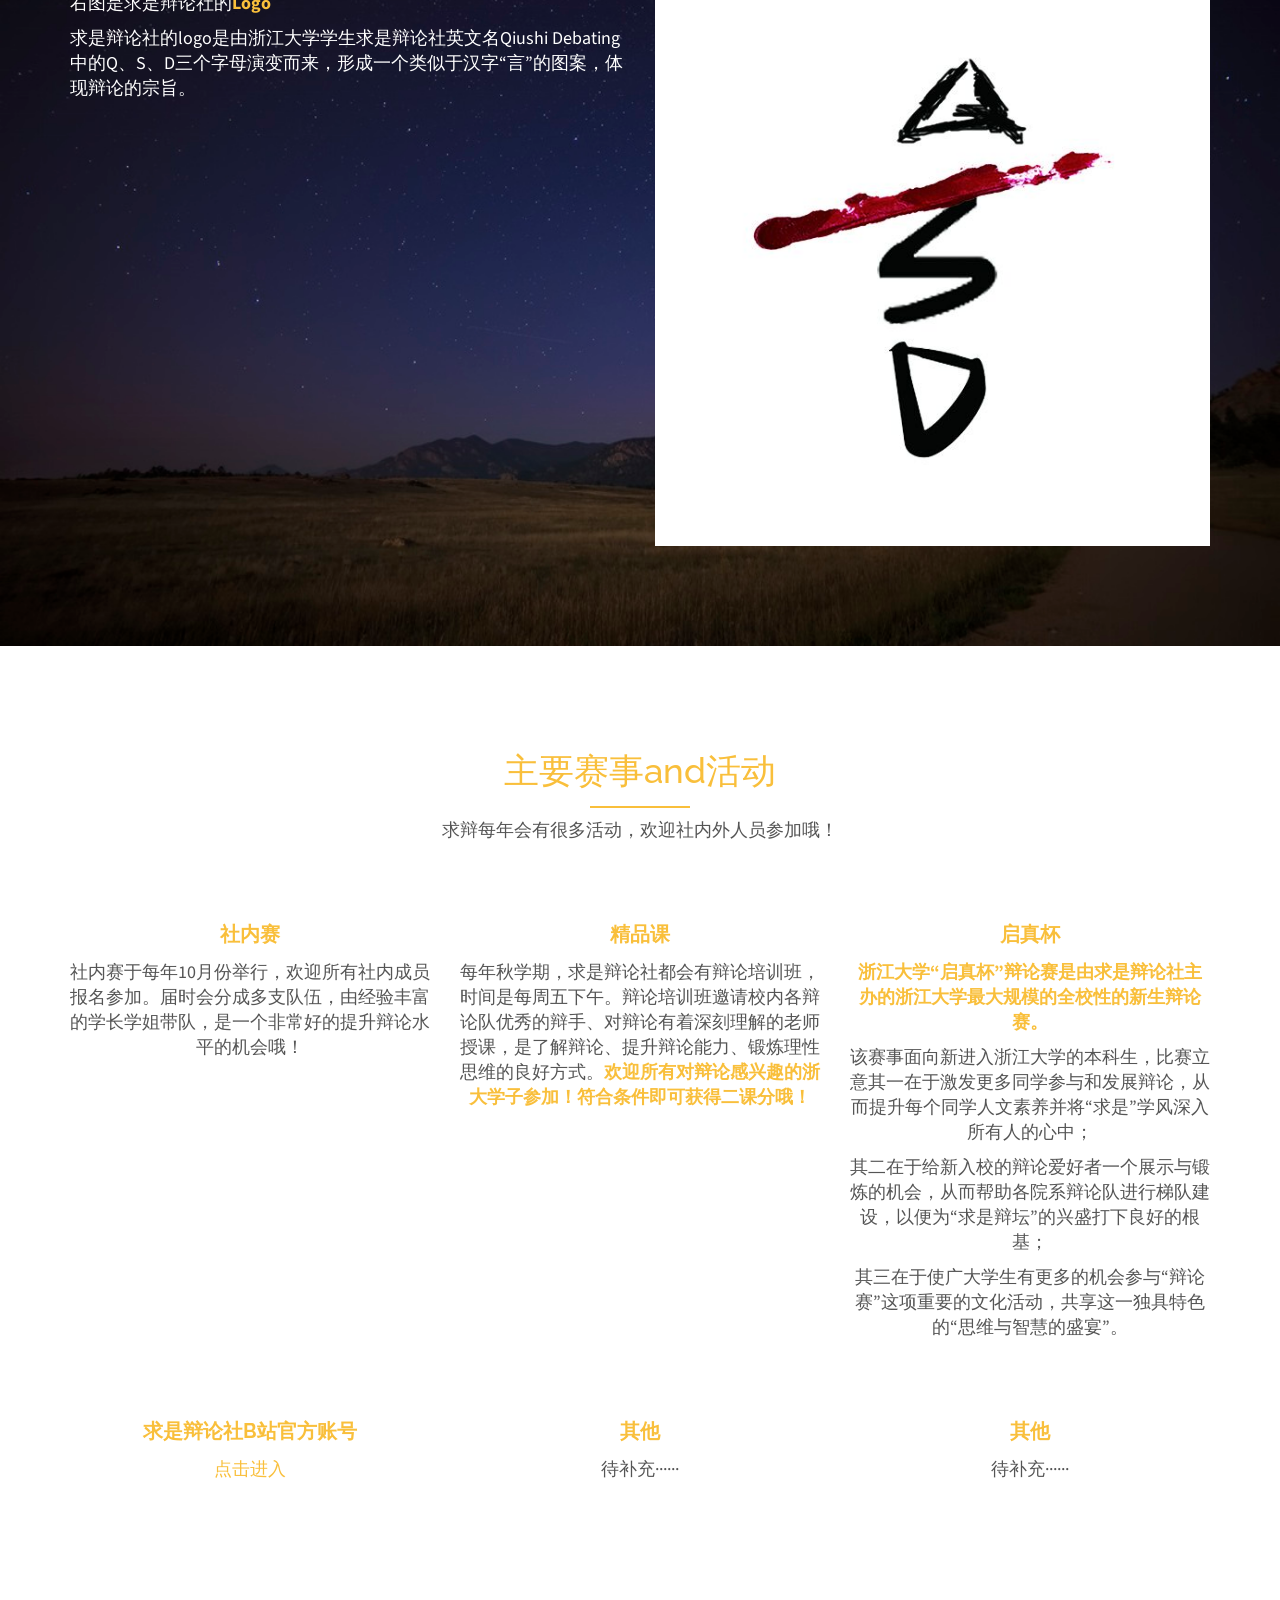
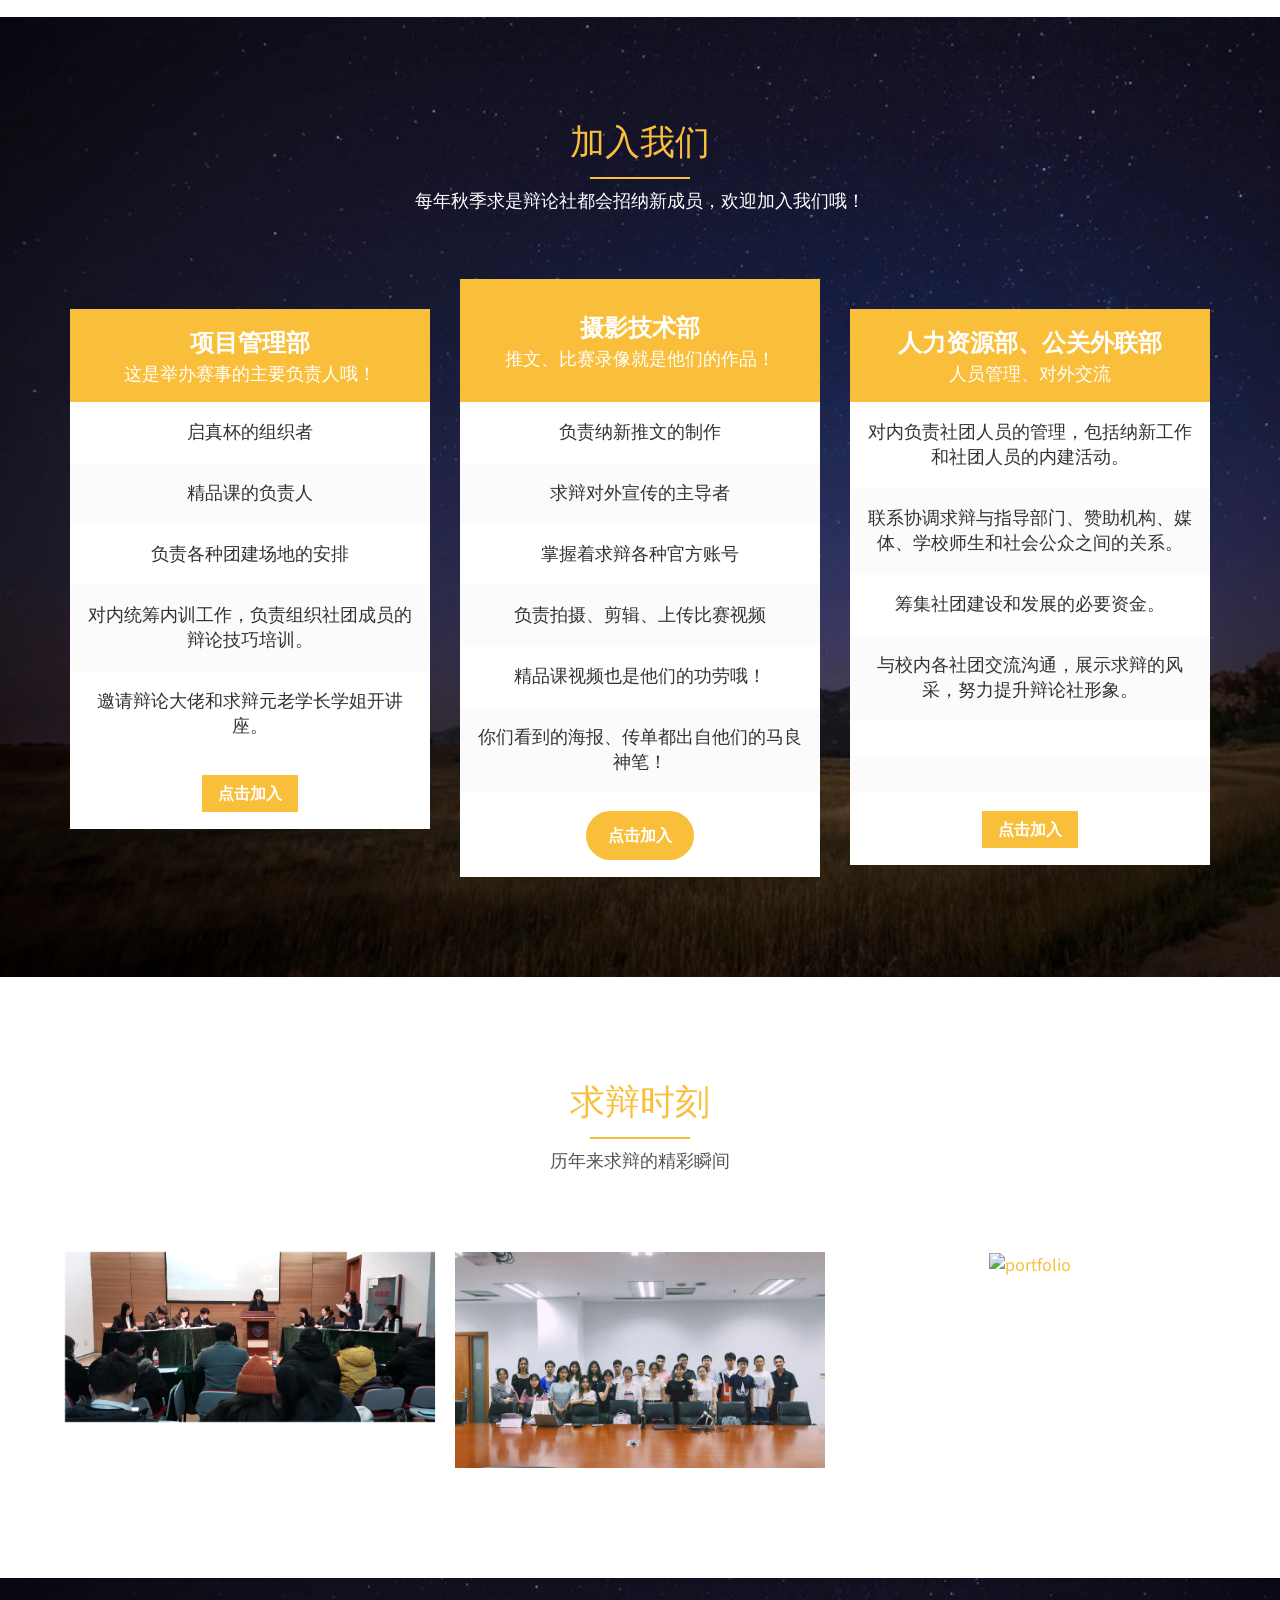
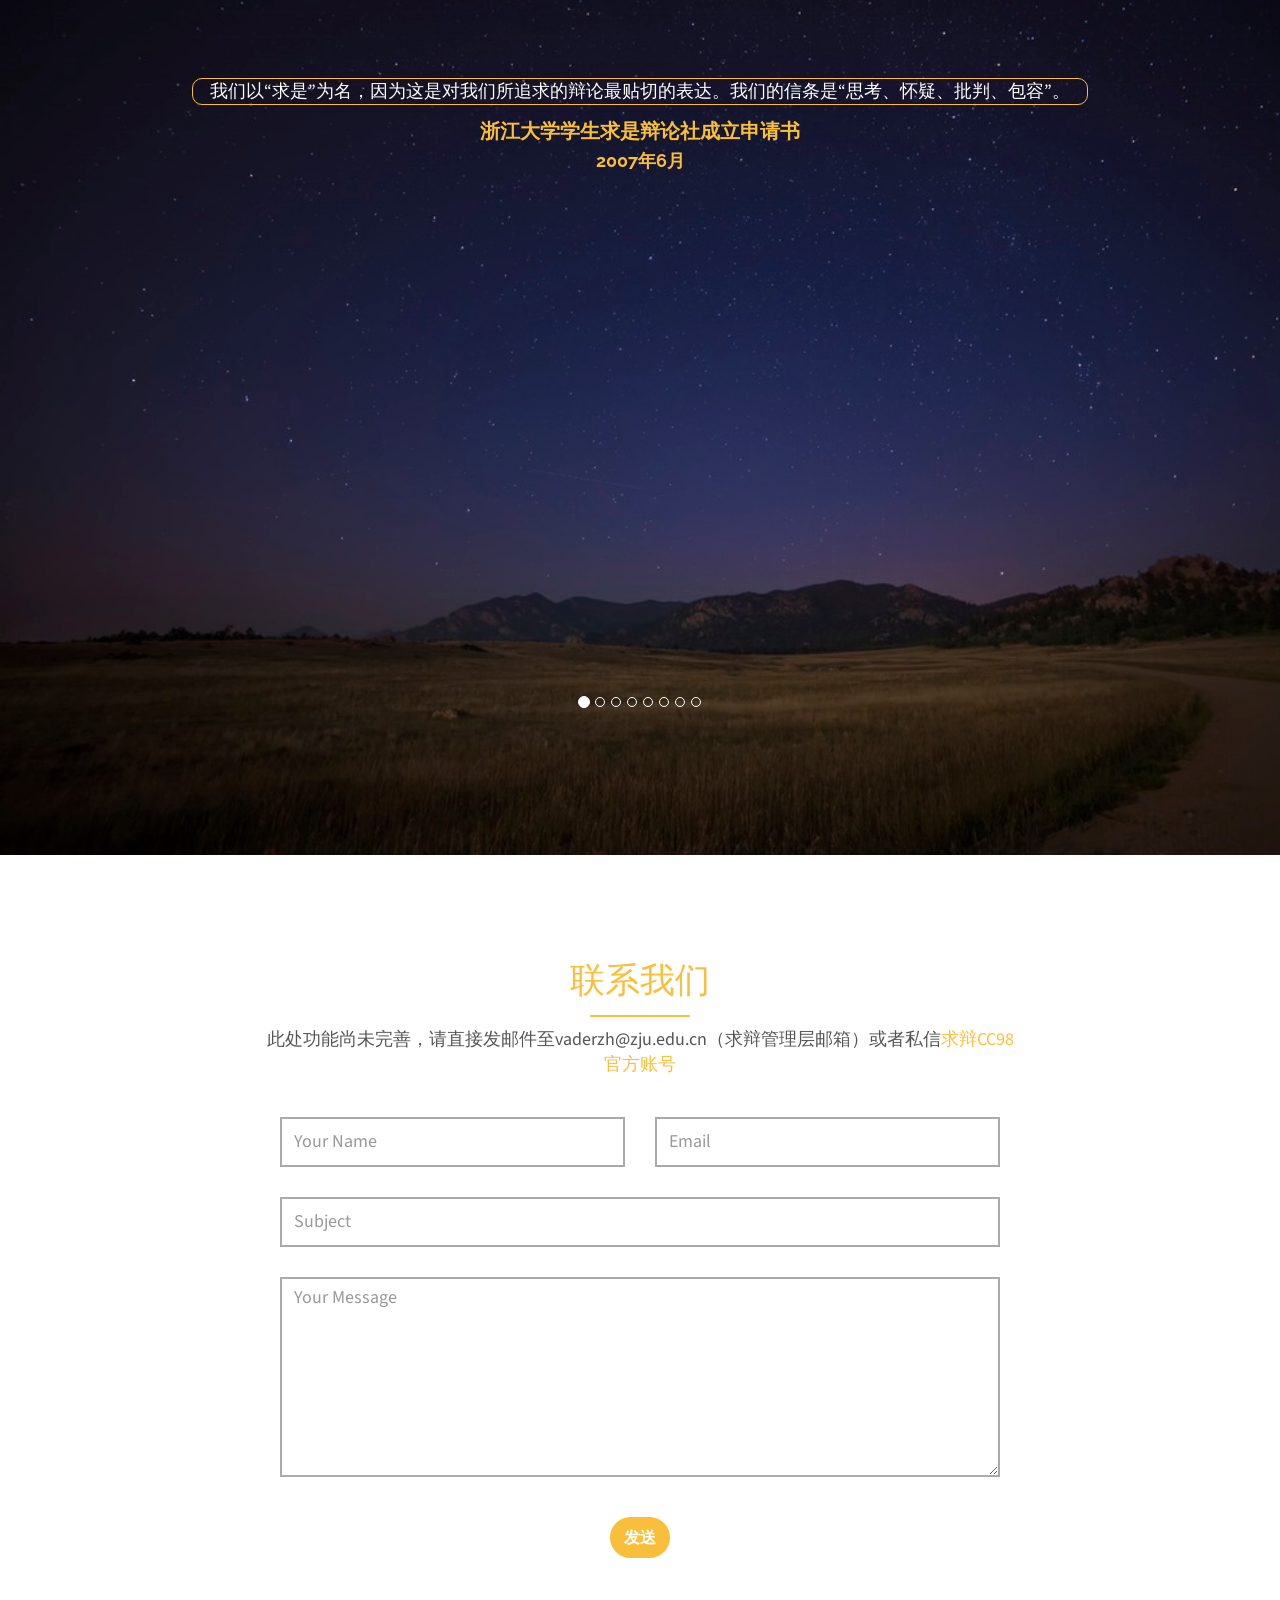
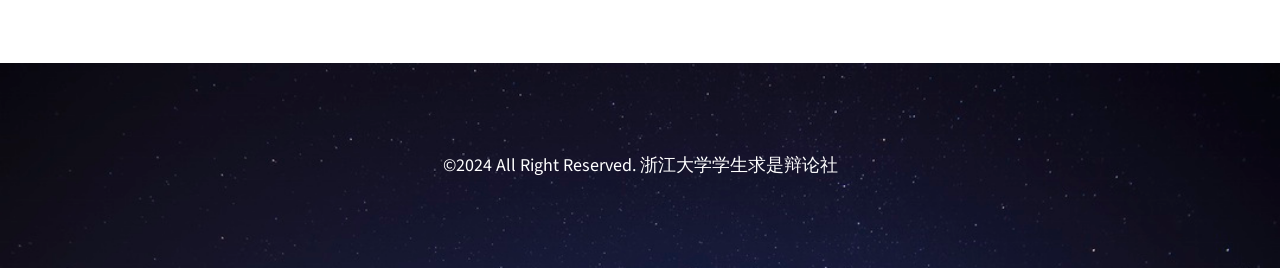
==== commit d40cf7dd: "Update index.html" ====
--- a/index.html
+++ b/index.html
@@ -532,10 +532,10 @@
                         <li data-target="#carousel-testimonial" data-slide-to="1" class=""></li>
                         <li data-target="#carousel-testimonial" data-slide-to="2" class=""></li>
 			<li data-target="#carousel-testimonial" data-slide-to="3" class=""></li>
+			<li data-target="#carousel-testimonial" data-slide-to="4" class=""></li>
 			<li data-target="#carousel-testimonial" data-slide-to="5" class=""></li>
 			<li data-target="#carousel-testimonial" data-slide-to="6" class=""></li>
 			<li data-target="#carousel-testimonial" data-slide-to="7" class=""></li>
-			
                     </ol>
                     <div class="carousel-inner">
 
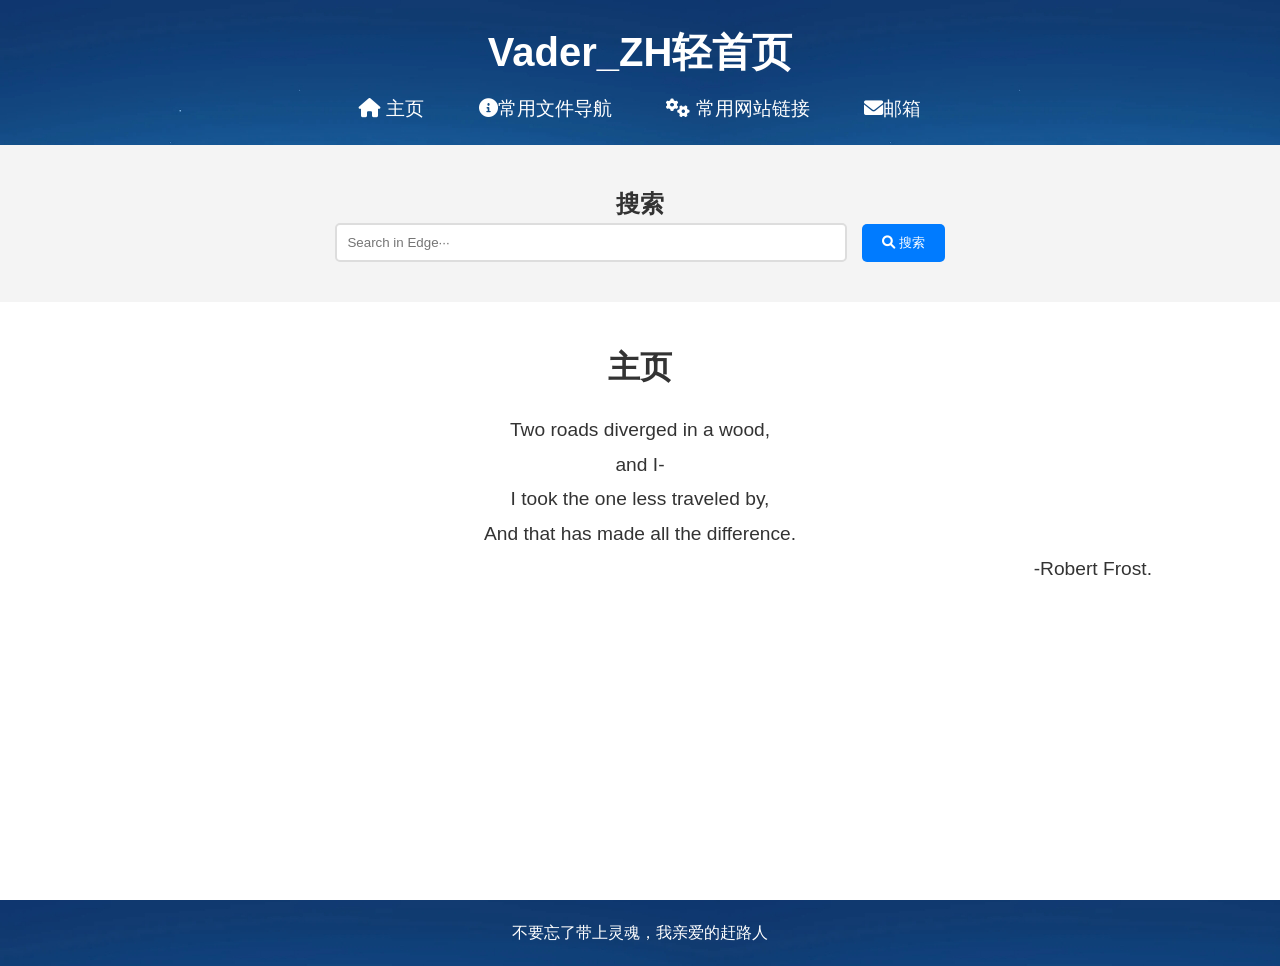
==== commit de06e405: "Add files via upload" ====
--- a/index.html
+++ b/index.html
@@ -1,691 +1,55 @@
-<!doctype html>
-<html lang="en">
-<head>
-<meta charset="UTF-8">
-<meta name="description" content="FlatBest - Responsive One Page Fast Loading">
-<meta name="keywords" content="One Page, Bootstrap, Website, Business, Resume, Portfolio, Template, Unlimited Colors">
-<meta name="viewport" content="width=device-width, initial-scale=1, maximum-scale=1">
-
-<!-- ===== Site Title===== -->
-<title>求是辩论社</title>
-
-<!-- ===== Google Fonts ===== -->
-
-<link rel="stylesheet" href="http://fonts.googleapis.com/css?family=Source+Sans+Pro:400,700,400italic|Raleway:500,600,700">
-
-<!-- ===== Favicon Icon ===== -->
-<link rel="icon" href="favicon.ico">
-
-<!-- ===== Bootstrap ===== -->
-<link rel="stylesheet" href="bootstrap.min.css">
-
-<!-- ===== Font Icons ===== -->
-<link rel="stylesheet" href="font-awesome.min.css">
-
-<!-- ===== Corousel and Lightbox ===== -->
-<link rel="stylesheet" href="owl.theme.css">
-<link rel="stylesheet" href="owl.carousel.css">
-<link rel="stylesheet" href="nivo-lightbox.css">
-<link rel="stylesheet" href="default.css">
-
-<!-- ===== Colors ===== -->
-<link rel="stylesheet" href="color.css"> 
-
-
-<!-- ===== Preloader ===== -->
-<link rel="stylesheet" href="preloader.css">
-
-<!-- ===== style.css ===== -->
-<link rel="stylesheet" href="style.css">
-
-<!-- ===== Responsive CSS ===== -->
-<link rel="stylesheet" href="responsive.css">
-
-<!--[===== if lt IE 9]>
-			<script src="html5shiv.js"></script>
-			<script src="respond.min.js"></script>
-<![endif]===== -->
-     
-</head>
-
-<body>
-<!-- ===== preloader ===== -->
-<div class="preloaders">
-  <div class="preloaders-gif">&nbsp;</div>
-</div>
-
-
-<!-- ===== Header ===== -->
-<header id="home">
-
-<!-- ===== Over color Image ===== -->
-<div class="background-overlay">
-	
-	<div class="container-header">
-		
-		<!-- ===== Sticky Navigation ===== -->
-		<div class="navbar navbar-inverse bs-docs-nav navbar-fixed-top sticky-navigation bgc-two">
-			<div class="container">
-				<div class="navbar-header">
-					
-					<!-- ===== Logo on Sticky Navigation Bar ===== -->
-					<button type="button" class="navbar-toggle" data-toggle="collapse" data-target="#onepage-navigation">
-					<span class="sr-only">Toggle navigation</span>
-					<span class="icon-bar"></span>
-					<span class="icon-bar"></span>
-					<span class="icon-bar"></span>
-					</button>
-					<a class="navbar-brand" href="#">求是辩论社</a>
-					
-				</div>
-				
-				<!-- ===== Navigation Menu ===== -->
-				<div class="navbar-collapse collapse" id="onepage-navigation">
-					<ul class="nav navbar-nav navbar-right main-navigation">
-						<li><a href="#home">主页</a></li>
-						<li><a href="#section-about">关于求辩</a></li>
-						<li><a href="#section-features">主要赛事</a></li>
-						<li><a href="#section-pricing">加入我们</a></li>
-						<li><a href="#section-portfolio">求辩时刻</a></li>
-						<li><a href="#section-testimonial">前辈的留言</a></li>
-						<li><a href="#section-contact">联系我们</a></li>
-					</ul>
-				</div>
-				
-			</div>
-			
-		</div>
-		
-		<!-- ===== End Sticky Navigation ===== -->
-		
-	</div>
-	
-	<!-- ===== Welcome ===== -->
-	<div class="container">
-		
-		<div class="row">
-			
-			<div class="col-md-10 col-md-offset-1 distance-header">
-				
-				<h1>
-                    <strong>求是辩论社</strong>
-				</h1>
-				<div class="underline"></div>
-				<h1>
-                    欢迎来到求辩官网！
-				</h1>
-				
-				
-				
-				<!-- ===== Call To Action Button ===== -->
-				<div id="call_to_action-5" class="distance-button">
-				
-				<a href="#section-about" class="btn standard-button">关于求辩</a>
-				
-				</div>
-				
-			</div>
-
-		</div>
-		
-	</div>
-	<!-- ===== End Welcome ===== -->
-	
-</div>
-
-</header>
-
-
-<!-- ===== Section About ===== -->
-<section class="section-about bgc-one" id="section-about">
-<div class="container">
-    
-    <h2>关于求辩</h2>
-    <div class="underline">
-    </div>
-
-    <p>
-        浙江大学学生求是辩论社是浙江大学<strong>唯一一个</strong>以辩论为宗旨的学生社团，是校内大部分辩论赛的举办者，简称求辩。
-    </p>
-				
-	
-	<div class="row">
-		<div class="col-md-6">
-			<!-- ===== Images ===== -->
-			<div class="side-images pull-left">
-				<img src="qsdlogoblack.jpg" alt="Feature" class="img-responsive">
-			</div>
-		</div>
-		<div class="col-md-6">
-			
-			<div class="about text-left">
-				
-				<!-- ===== Features List ===== -->
-				<ul class="feature-list">
-					
-					<li>
-					<!-- ===== Icons ===== -->
-					<div class="icon-custom pull-left">
-						<i class="fa fa-laptop"></i>
-					</div>
-					<!-- ===== Detailt Post===== -->
-					<div class="details pull-left">
-						<h6><strong>求辩的过去</strong></h6>
-						<p>
-							浙江大学学生求是辩论社成立于2007年6月,是在共青团浙江大学委员会,浙江大学学生社团指导中心指导下,由具有浙江大学正式学籍的在校生自愿组织的学生群众性团体.目前有注册社员数十人。2007年筹建辩论队的主要成员有校辩论队的主力队员,传统学院队的领队,求是杯冠军队员等,是当时浙大辩坛的中坚力量.辩论社的骨干成员社会工作经验丰富,有出色的组织沟通能力,与各学员辩论队,各学校的辩论协会等都保持着密切的联系.从07年到09年，在全体辩论社同仁的努力下社团初具规模，成功举办了07年和08年校级“启真杯”新生辩论赛······
-						</p>
-					</div>
-					</li>
-					
-					<li>
-					<!-- ===== Icons ===== -->
-					<div class="icon-custom pull-left">
-						<i class="fa fa-cog"></i>
-					</div>
-					<!-- ===== Details Post ===== -->
-					<div class="details pull-left">
-						<h6><strong>求辩的宗旨</strong></h6>
-						<p>
-							秉承求是辩风，服务浙大辩坛。
-						</p>
-					</div>
-					</li>
-					
-					<li>
-					<!-- ===== Icons ===== -->
-					<div class="icon-custom pull-left">
-						<i class="fa fa-photo"></i>
-					</div>
-					<!-- ===== Detail Post ===== -->
-					<div class="details pull-left">
-						<h6><strong>现在的求辩</strong></h6>
-						<p>
-						    求是辩论社目前有着8名管理层，若干名干事。每年求辩都会在10月份举办社内赛，11月-12月举办浙大最大规模的校级新生赛——启真杯。同时，求辩推出辩论培训精品课，欢迎每一个对辩论有兴趣的浙大学子踏入辩论的世界。
-						</p>
-					</div>
-					</li>
-				</ul>
-			</div>
-		</div>
-		
-	</div>
-	
-</div> 
-
-</section>
-
-<!-- ===== Section Video ===== -->
-<section id="section-video" class="section-video bgc-two">
-
-<div class="container">
-	
-	<!-- ===== Video ===== -->
-	<div class="row">
-		<div class="col-md-6">
-		    <div class="container-video">
-				<p>右图是求是辩论社的<strong>Logo</strong></p>
-				<p>求是辩论社的logo是由浙江大学学生求是辩论社英文名Qiushi Debating中的Q、S、D三个字母演变而来，形成一个类似于汉字“言”的图案，体现辩论的宗旨。</p>
-				<p></p>
-			</div>
-		</div>
-		<div class="col-md-6">
-			
-			<!-- ===== Images ===== -->
-			<div class="">
-				<img src="qsdlogowhite.jpg" alt="Feature" class="img-responsive">
-			</div>
-		</div>
-	</div>
-	
-</div> 
-
-</section>
-
-<!-- ===== Section Features ===== -->
-<section id="section-features" class="section-features bgc-one">
-
-<div class="container">
-	
-	<h2>主要赛事and活动</h2>
-	
-	<div class="underline">
-	</div>
-	
-	<div class="sub-sub">
-		求辩每年会有很多活动，欢迎社内外人员参加哦！
-	</div>
-	
-	<div class="features">
-		
-		<div class="row">
-			
-			<!-- ===== Feature Post===== -->
-			<div class="col-md-4">
-				<div class="feature">
-					
-					<h4><strong>社内赛</strong></h4>
-					<p>
-						社内赛于每年10月份举行，欢迎所有社内成员报名参加。届时会分成多支队伍，由经验丰富的学长学姐带队，是一个非常好的提升辩论水平的机会哦！
-					</p>
-				</div>
-			</div>
-			
-			<!-- ===== Feature Post===== -->
-			<div class="col-md-4">
-				<div class="feature">
-					<h4><strong>精品课</strong></h4>
-					<p>
-						每年秋学期，求是辩论社都会有辩论培训班，时间是每周五下午。辩论培训班邀请校内各辩论队优秀的辩手、对辩论有着深刻理解的老师授课，是了解辩论、提升辩论能力、锻炼理性思维的良好方式。<strong>欢迎所有对辩论感兴趣的浙大学子参加！符合条件即可获得二课分哦！</strong>
-					</p>
-				</div>
-			</div>
-			
-			<!-- ===== Feature Post===== -->
-			<div class="col-md-4">
-				<div class="feature">
-					<h4><strong>启真杯</strong></h4>
-					<p><strong>
-						浙江大学“启真杯”辩论赛是由求是辩论社主办的浙江大学最大规模的全校性的新生辩论赛。</strong>
-					</p>
-					<p>该赛事面向新进入浙江大学的本科生，比赛立意其一在于激发更多同学参与和发展辩论，从而提升每个同学人文素养并将“求是”学风深入所有人的心中；</p>
-					<p>其二在于给新入校的辩论爱好者一个展示与锻炼的机会，从而帮助各院系辩论队进行梯队建设，以便为“求是辩坛”的兴盛打下良好的根基；</p>
-					<p>其三在于使广大学生有更多的机会参与“辩论赛”这项重要的文化活动，共享这一独具特色的“思维与智慧的盛宴”。</p>
-				</div>
-			</div>
-		</div>
-		
-		<div class="row">
-			
-			<!-- ===== Feature Post===== -->
-			<div class="col-md-4">
-				<div class="feature">
-					<h4><strong>求是辩论社B站官方账号</strong></h4>
-					<p>
-						<a href="https://b23.tv/9w4pyfp">点击进入</a>
-					</p>
-				</div>
-			</div>
-			
-			<!-- ===== Feature Post===== -->
-			<div class="col-md-4">
-				<div class="feature">
-					<h4><strong>其他</strong></h4>
-					<p>
-						待补充······
-					</p>
-				</div>
-			</div>
-			
-			<!-- ===== Feature Post===== -->
-			<div class="col-md-4">
-				<div class="feature">
-					<h4><strong>其他</strong></h4>
-					<p>
-						待补充······
-					</p>
-				</div>
-			</div>
-		</div> 
-	</div>
-	
-</div> 
-</section>
-<div class="copyrights">Collect from <a href="http://www.moobnn.com/"  title="网站模板">网站模板</a></div>
-<!-- ===== Section Pricing ===== -->
-<section id="section-pricing" class="section-pricing bgc-two">
-<div class="container">
-	
-	<h2>加入我们</h2>
-	<div class="underline">
-	</div>
-	
-	<div class="sub-sub">
-		每年秋季求是辩论社都会招纳新成员，欢迎加入我们哦！
-	</div>
-	
-	<div class="pricing-table">
-		
-		<!-- ===== Pricing Table ===== -->
-		<div class="row">
-			
-			<!-- ===== Pricing one ===== -->
-			<div class="col-md-4">
-				<div class="package background-color-white">
-					<div class="header-dark">
-						<h3>项目管理部</h3>
-						<div class="sub-sub">
-							这是举办赛事的主要负责人哦！
-						</div> 
-					</div>
-					
-					<!-- ===== Package Details ===== -->
-					<div class="package-features">
-						<ul>
-							<li>
-							    启真杯的组织者
-							</li>
-							<li>
-							    精品课的负责人
-							</li>
-							<li>
-							    负责各种团建场地的安排
-							</li>
-							<li>
-							    对内统筹内训工作，负责组织社团成员的辩论技巧培训。
-							</li>
-							<li>
-							    邀请辩论大佬和求辩元老学长学姐开讲座。
-							</li>
-							
-						</ul>
-						<div class="bottom-row">
-							<div class="column-button">
-								<div id="call_to_action-1">
-									<a href="https://www.wjx.cn/vm/rZCWgzE.aspx" class="btn secondary-button">点击加入</a>
-								</div>
-							</div>
-						</div>
-					</div>
-				</div>
-			</div> <!-- ===== End Pricing One ===== -->
-			
-			<!-- ===== Pricing Two ===== -->
-			<div class="col-md-4">
-				<div class="package-center background-color-white">
-					<div class="header">
-						<h3>摄影技术部</h3>
-						<div class="sub-sub">
-							推文、比赛录像就是他们的作品！
-						</div>
-					</div>
-					
-					<!-- ===== Package Details ===== -->
-					<div class="package-features">
-						<ul>
-							<li>
-							    负责纳新推文的制作
-							</li>
-							<li>
-							    求辩对外宣传的主导者
-							</li>
-							<li>
-							    掌握着求辩各种官方账号
-							</li>
-							<li>
-							    负责拍摄、剪辑、上传比赛视频
-							</li>
-							<li>
-							    精品课视频也是他们的功劳哦！
-							</li>
-							<li>
-							    你们看到的海报、传单都出自他们的马良神笔！
-							</li>
-						</ul>
-						<div class="bottom-row">
-							<div class="column-3p">
-								<div id="call_to_action-2">
-									<a href="https://www.wjx.cn/vm/rZCWgzE.aspx" class="btn standard-button">点击加入</a>
-								</div>
-							</div>
-						</div>
-					</div>
-				</div>
-			</div> <!-- ===== End Pricing Two ===== -->
-			
-			<!-- ===== Pricing three ===== -->
-			<div class="col-md-4">
-				<div class="package background-color-white">
-					<div class="header-dark">
-						<h3>人力资源部、公关外联部</h3>
-						<div class="sub-sub">
-							人员管理、对外交流
-						</div>
-					</div>
-					
-					<!-- ===== Package Details ===== -->
-					<div class="package-features">
-						<ul>
-							<li>
-							    对内负责社团人员的管理，包括纳新工作和社团人员的内建活动。
-							</li>
-							<li>
-							    联系协调求辩与指导部门、赞助机构、媒体、学校师生和社会公众之间的关系。
-							</li>
-							<li>
-							    筹集社团建设和发展的必要资金。
-							</li>
-							<li>
-							    与校内各社团交流沟通，展示求辩的风采，努力提升辩论社形象。
-							</li>
-							<li>
-							    
-							</li>
-							<li>
-							    
-							</li>
-						</ul>
-						<div class="bottom-row">
-							<div class="column-3p">
-								<div id="call_to_action-3">
-									<a href="https://www.wjx.cn/vm/rZCWgzE.aspx" class="btn secondary-button">点击加入</a>
-								</div>
-							</div>
-						</div>
-					</div>
-				</div>
-			</div> <!-- ===== End Pricing Three ===== -->
-			
-			
-		</div> 
-	</div>
-	
-</div> 
-
-</section>
-
-<!-- ===== Section Portfolio ===== -->
-<section id="section-portfolio" class="section-portfolio bgc-one">
-<div class="container">
-	
-	<h2>求辩时刻</h2>
-	<div class="underline">
-	</div>
-	
-	<div class="sub-sub">
-		历年来求辩的精彩瞬间
-	</div>
-	
-	<!-- ===== Portfolio ===== -->
-	<div class="row portfolio">
-		
-		<div id="portfolio" class="owl-carousel owl-theme">
-			
-			<div class="portfolio-images">
-				<a href="2.jpg" data-lightbox-gallery="portfolio-gallery"><img src="2.jpg" alt="portfolio"></a>
-			</div>
-			
-			<div class="portfolio-images">
-				<a href="3.jpg" data-lightbox-gallery="portfolio-gallery"><img src="3.jpg" alt="portfolio"></a>
-			</div>
-
-			<div class="portfolio-images">
-				<a href="1.PNG" data-lightbox-gallery="portfolio-gallery"><img src="1.PNG" alt="portfolio"></a>
-			</div>
-		</div>
-		
-	</div> <!-- ===== End Portfolio ===== -->
-	
-</div>
-
-</section>
-
-
-<!-- ===== Testimonial Section ===== -->
-<section id="section-testimonial" class="bgc-two">
-      
-    <div class="bg-color bg-testimonial">
-        <div class="section-testimonial section-padding">
-            <div class="testimonial-slide">
-                <div id="carousel-testimonial" class="carousel slide" data-ride="carousel">
-                    <ol class="carousel-indicators">
-                        <li data-target="#carousel-testimonial" data-slide-to="0" class="active"></li>
-                        <li data-target="#carousel-testimonial" data-slide-to="1" class=""></li>
-                        <li data-target="#carousel-testimonial" data-slide-to="2" class=""></li>
-			<li data-target="#carousel-testimonial" data-slide-to="3" class=""></li>
-			<li data-target="#carousel-testimonial" data-slide-to="4" class=""></li>
-			<li data-target="#carousel-testimonial" data-slide-to="5" class=""></li>
-			<li data-target="#carousel-testimonial" data-slide-to="6" class=""></li>
-			<li data-target="#carousel-testimonial" data-slide-to="7" class=""></li>
-                    </ol>
-                    <div class="carousel-inner">
-
-                    <div class="item">           
-                        <div class="content">
-                            <p> 我不想说辩论已死，这里还不能算作坟墓，但我会守到最后，静静看它的结局。</p>
-                           <h4><strong>求辩创始人：lanty</strong></h4>
-                           <h5><strong>2011年4月</strong></h5>
-                        </div>                   
-                    </div> 
-
-                    <div class="item active left">               
-                        <div class="content">
-                          <p>辩论的准备过程与辩论本身一样重要。准备过程是思想的发展,辩论过程则是思想的碰撞。辩论是人们发展理论、思考世界的方式,思想在辩论中产生,在辩论中发展,在辩论中成熟。而这些,才是辩论的真正要义。</p>
-                          <h4><strong>求辩现任管理层成员Vader_ZH</strong></h4>
-                           <h5><strong>2024年</strong></h5>
-                        </div>                  
-                    </div> 
-
-                    <div class="item next left">             
-                        <div class="content">
-                          <p>我们以“求是”为名，因为这是对我们所追求的辩论最贴切的表达。我们的信条是“思考、怀疑、批判、包容”。</p>
-                          <h4><strong>浙江大学学生求是辩论社成立申请书</strong></h4>
-                           <h5><strong>2007年6月</strong></h5>
-                        </div>                  
-                    </div> 
-
-                    <div class="item active left">               
-                        <div class="content">
-                          <p>欢迎加入我们！让我们一起在头脑风暴中剖析问题，在思想碰撞中领略不同，在求辩里邂逅不一样的自己！</p>
-                          <h4><strong>求辩现任管理层成员：甜刊</strong></h4>
-                           <h5><strong>2024年</strong></h5>
-                        </div>                  
-                    </div>
-			    
-		   
-		   <div class="item active left">               
-                        <div class="content">
-                          <p>愿你在辩论中，以理服人，以情动人，不畏挑战，探索真理，收获成长与友谊。</p>
-                          <h4><strong>求辩现任管理层成员：三一</strong></h4>
-                           <h5><strong>2024年</strong></h5>
-                        </div>                  
-                    </div> 
-		   <div class="item active left">               
-                        <div class="content">
-                          <p>言语是人类所使用的最有效果的药方</p>
-                          <h4><strong>求辩现任管理层成员：yuro</strong></h4>
-                           <h5><strong>2024年</strong></h5>
-                        </div>                  
-                    </div> 
-		  <div class="item active left">               
-                        <div class="content">
-                          <p>以辩论之名，跨越思维的沟壑，共享头脑风暴的璀璨～</p>
-                          <h4><strong>求辩现任管理层成员：悬水百仞</strong></h4>
-                           <h5><strong>2024年</strong></h5>
-                        </div>                  
-                    </div> 
-		  <div class="item active left">               
-                        <div class="content">
-                          <p>辩论的魅力，你值得拥有～</p>
-                          <h4><strong>求辩现任管理层成员：久久</strong></h4>
-                           <h5><strong>2024年</strong></h5>
-                        </div>                  
-                    </div> 
-		</div> 
-                </div>
-            </div> 
-        </div> 
-    </div>
-
-</section>
-<!-- ===== End Testimonial Section ===== -->
-
-<!-- ===== Contact Us ===== -->
-<section id="section-contact" class="section-contact bgc-one">
-<div class="container">
-	
-	<div class="row">
-		<div class="col-md-8 col-md-offset-2">
-			
-			<h2>联系我们</h2>
-			<div class="underline"></div>
-			<div class="sub-sub">
-			    此处功能尚未完善，请直接发邮件至vaderzh@zju.edu.cn（求辩管理层邮箱）或者私信<a href="https://www.cc98.org/user/id/207782">求辩CC98官方账号</a>
-			</div>
-			
-            <!-- ===== Form ===== -->
-            <form class="contact-form" id="contact" role="form">
-
-                <!-- ===== Succes Send Email ===== -->
-                <h6 class="success">
-                <span class="olored-text icon_check"></span> Your message successfully. </h6>
-
-                <!-- ===== Error Send Email ===== -->
-                <h6 class="error">
-                <span class="colored-text icon_error-circle_alt"></span> your message sent pending. </h6>
-
-                <div class="field-wrapper col-md-6">
-                    <input class="form-control input-box" id="contact-form-name" type="text" name="contact-form-name" placeholder="Your Name">
-                </div>
-
-                <div class="field-wrapper col-md-6">
-                    <input class="form-control input-box" id="contact-form-email" type="email" name="contact-form-email" placeholder="Email">
-                </div>
-
-                <div class="field-wrapper col-md-12">
-                    <input class="form-control input-box" id="contact-form-subject" type="text" name="contact-form-subject" placeholder="Subject">
-                </div>
-
-                <div class="field-wrapper col-md-12">
-                    <textarea class="form-control textarea-box" id="contact-form-message" rows="7" name="contact-form-message" placeholder="Your Message"></textarea>
-                </div>
-
-                <button class="btn standard-button" type="submit" id="contact-form-submit" name="submit" data-style="expand-left">发送</button>
-            </form>
-            <!-- ===== End Form ===== -->
-			
-		</div>
-	</div>
-	
-</div>
-
-</section>
-
-
-<!-- ===== Footer ===== -->
-<footer class="bgc-two">
-<div class="container">
-	<div class="copyright">
-		 ©2024 All Right Reserved. 浙江大学学生求是辩论社
-	</div>
-</div>
-</footer>
-
-
-<!-- ===== Script Javascript ===== -->
-<script src="jquery.min.js"></script>
-<script src="preloader.js"></script>
-<script src="bootstrap.min.js"></script>
-<script src="retina.js"></script>
-<script src="SmoothScroll.js"></script>
-<script src="jquery.scrollTo.min.js"></script>
-<script src="jquery.localScroll.min.js"></script>
-<script src="owl.carousel.min.js"></script>
-<script src="nivo-lightbox.min.js"></script>
-<script src="simple-expand.min.js"></script>
-<script src="jquery.nav.js"></script>
-<script src="jquery.fitvids.js"></script>
-<script src="jquery.ajaxchimp.min.js"></script>
-<script src="custom.js"></script>
-
-</body>
-</html>
+<!DOCTYPE html>
+<html lang="zh-CN">
+<head>
+    <meta charset="UTF-8">
+    <meta name="viewport" content="width=device-width, initial-scale=1.0">
+    <title>Vader_ZH轻首页</title>
+    <link rel="icon" type="image/jpg" href="websiteimage.jpg">
+    <link rel="stylesheet" href="styles.css">
+    <link rel="stylesheet" href="https://cdnjs.cloudflare.com/ajax/libs/font-awesome/6.0.0-beta3/css/all.min.css">
+</head>
+<body>
+    <div class="wrapper">
+    <header>
+        <div class="container">
+            <h1>Vader_ZH轻首页</h1>
+            <nav>
+                <ul>
+                    <li><a href="index.html"><i class="fas fa-home"></i> 主页</a></li>
+                    <li><a href="about.html"><i class="fas fa-info-circle"></i>常用文件导航</a></li>
+                    <li><a href="services.html"><i class="fas fa-cogs"></i> 常用网站链接</a></li>
+                    <li><a href="contact.html"><i class="fas fa-envelope"></i>邮箱</a></li>
+                </ul>
+            </nav>
+        </div>
+    </header>
+
+    <section id="search-section">
+        <div class="container">
+            <h2>搜索</h2>
+            <form action="https://www.bing.com/search" method="get" target="_blank">
+                <input type="text" name="q" placeholder="Search in Edge···">
+                <button type="submit"><i class="fas fa-search"></i> 搜索</button>
+            </form>
+        </div>
+    </section>
+
+    <section id="home" class="content-section">
+        <div class="container">
+            <h2>主页</h2>
+            <p id="center">Two roads diverged in a wood, </p>
+            <p id="center">and I-</p>
+            <p id="center">I took the one less traveled by,</p>
+            <p id="center">And that has made all the difference.</p>
+            <P id="right">-Robert Frost.</P>
+        </div>
+    </section>
+
+    </div>
+    <footer>
+        <div class="container">
+            <p>不要忘了带上灵魂，我亲爱的赶路人</p>
+        </div>
+    </footer>
+</body>
+</html>
--- a/styles.css
+++ b/styles.css
@@ -0,0 +1,296 @@
+/* 基础样式重置 */
+* {
+    margin: 0;
+    padding: 0;
+    box-sizing: border-box;
+}
+
+:root {
+    --background-color: #ffffff;
+    --text-color: #333;
+    --hr-color:#33333333;
+    --header-background-color: #ece9e6;
+    --footer-background-color: #ece9e6;
+    --search-background-color: #f4f4f4;
+    --button-background-color: #333;
+    --button-hover-background-color: #555;
+}
+
+body {
+    font-family: 'Segoe UI', Tahoma, Geneva, Verdana, sans-serif;
+    color: var(--text-color);
+    line-height: 1.6;
+    background: var(--background-color);
+}
+
+.container {
+    width: 80%;
+    margin: 0 auto;
+}
+
+/* 头部样式 */
+header {
+    background-image: url(header.png);
+    color: white;
+    padding: 20px 0;
+}
+
+header h1 {
+    text-align: center;
+    font-size: 2.5em;
+    margin-bottom: 10px;
+}
+
+nav ul {
+    list-style-type: none;
+    text-align: center;
+}
+
+nav ul li {
+    display: inline-block;
+    margin: 0 15px;
+}
+
+nav ul li a {
+    color: white;
+    text-decoration: none;
+    font-size: 1.2em;
+    padding: 5px 10px;
+    transition: background-color 0.3s ease;
+}
+
+nav ul li a:hover {
+    background-color: rgb(0, 63, 163);
+    border-radius: 5px;
+}
+
+/* 搜索区样式 */
+#search-section {
+    background-color:var(--search-background-color);
+    padding: 40px 0;
+    text-align: center;
+}
+
+#search-section input[type="text"] {
+    width: 50%;
+    padding: 10px;
+    border: 2px solid #ddd;
+    border-radius: 5px;
+    margin-right: 10px;
+    transition: border-color 0.3s ease;
+}
+
+#search-section input[type="text"]:focus {
+    border-color: #333;
+    outline: none;
+}
+
+#search-section button {
+    padding: 10px 20px;
+    background-color: #333;
+    color: white;
+    border: none;
+    border-radius: 5px;
+    cursor: pointer;
+    transition: background-color 0.3s ease;
+}
+
+#search-section button:hover {
+    background-color: #555;
+}
+
+/* 内容区样式 */
+.content-section {
+    padding: 40px 0;
+}
+
+.content-section:nth-child(even) {
+    background-color:var(--background-color);
+}
+
+.content-section h2 {
+    text-align: center;
+    font-size: 2em;
+    margin-bottom: 20px;
+}
+
+.content-section p {
+    text-align: left;
+    font-size: 1.2em;
+    line-height: 1.8;
+}
+#right {  
+    text-align: right;
+    font-size: 1.2em;
+    line-height: 1.8; 
+}
+#center{
+    text-align: center;
+    font-size: 1.2em;
+    line-height: 1.8;
+}
+
+/* 改变引用文本的字体样式和颜色 */  
+blockquote {  
+    font-family: 'Georgia', serif; /* 使用衬线字体 */  
+    font-style: italic; /* 斜体显示 */  
+    color: #666; /* 灰色文字 */  
+}  
+
+/* 页脚样式 */
+footer {
+    background-image: url(header.png);
+    color: white;
+    text-align: center;
+    padding: 20px 0;
+}
+
+footer p {
+    margin: 0;
+}
+/* 自定义 <hr> 样式 */  
+hr {  
+    /* 移除默认的边框（如果浏览器为其设置了边框的话） */  
+    border: none;  
+  
+    /* 设置分隔线的高度（实际上是背景色的高度） */  
+    height: 2px; /* 你可以根据需要调整这个值 */  
+  
+    /* 设置分隔线的背景色，这就是你看到的“线”的颜色 */  
+    background-color: var(--hr-color); /* 使用你喜欢的颜色代码 */  
+  
+    /* 设置分隔线的外边距，控制它与其他元素之间的距离 */  
+    margin: 20px 0; /* 上下边距为20px，左右边距为0 */  
+  
+    /* （可选）添加一些边框样式，但注意我们之前已经用height和background-color代替了默认的border */  
+    /* border-top: 2px solid #333; 如果你想要边框样式而不是背景色，可以这样设置 */  
+  
+    /* （可选）添加圆角效果 */  
+    border-radius: 5px; /* 注意：在只有背景色而没有边框的情况下，这个效果可能不明显 */  
+  
+    /* （可选）添加阴影效果 */  
+    /* box-shadow: 0 2px 4px rgba(0,0,0,0.1); */  
+  
+    /* 其他你想要的样式... */  
+}  
+  
+/* 如果你想要为特定的 <hr> 元素应用不同的样式，可以使用类选择器 */  
+.special-hr {  
+    height: 4px;  
+    background-color: blue; /* 蓝色 */  
+    margin: 30px 0;  
+    /* ... 其他样式 */  
+}
+  
+/* 其他可能的样式... */
+ol, ul {  
+    list-style-type: none; /* 移除默认的列表样式 */  
+    padding: 0; /* 移除默认的内边距 */  
+}  
+  
+ol li {  
+    margin-bottom: 10px; /* 列表项之间的间距 */  
+    position: relative; /* 设置相对定位，以便子列表可以正确对齐 */  
+    padding-left: 20px; /* 左侧内边距，用于放置可能的自定义列表标记 */  
+}  
+  
+ol li::before {  
+    content: "●"; /* 使用自定义的列表标记 */  
+    position: absolute;  
+    left: 0;  
+}  
+  
+ol li ol {  
+    padding-left: 20px; /* 子列表的内边距 */  
+}  
+  
+a {  
+    color: #007bff; /* 链接颜色 */  
+    text-decoration: none; /* 移除下划线 */  
+}  
+  
+a:hover {  
+    text-decoration: underline; /* 鼠标悬停时添加下划线 */  
+}
+
+/* 媒体查询，针对屏幕宽度小于或等于768px的设备 */  
+@media (max-width: 768px) {  
+    .container {  
+        width: 90%; /* 在小屏幕上使用更宽的容器 */  
+    }  
+  
+    header h1 {  
+        font-size: 2em; /* 减小标题字体大小 */  
+    }  
+  
+    nav ul li {  
+        margin: 0 10px; /* 减小导航链接之间的间距 */  
+        display: block; /* 将导航链接堆叠而不是并排显示 */  
+        text-align: center; /* 居中导航链接 */  
+    }  
+  
+    nav ul li a {  
+        font-size: 1em; /* 减小导航链接字体大小 */  
+    }  
+  
+    .content-section h2 {  
+        font-size: 1.5em; /* 减小内容区标题字体大小 */  
+    }  
+  
+    .content-section p, #special-format {  
+        font-size: 1em; /* 减小内容区文字字体大小 */  
+    }  
+  
+    blockquote {  
+        font-size: 1em; /* 减小引用文本字体大小 */  
+    }  
+  
+    footer p {  
+        font-size: 0.9em; /* 减小页脚文字字体大小 */  
+    }  
+}
+
+/* 包裹内容和页脚 */
+.wrapper {
+    min-height: 100vh;
+    display: flex;
+    flex-direction: column;
+}
+
+/* 页脚样式，固定在底部 */
+footer {
+    margin-top: auto;
+    background-color: #333;
+    color: white;
+    text-align: center;
+    padding: 20px 0;
+}
+
+/* 搜索按钮的样式增强 */
+#search-section button {
+    padding: 10px 20px;
+    background-color: #007bff;
+    color: white;
+    border: none;
+    border-radius: 5px;
+    cursor: pointer;
+    transition: background-color 0.3s ease;
+}
+
+#search-section button:hover {
+    background-color: #0056b3;
+}
+
+/* 深色模式适配 */
+@media (prefers-color-scheme: dark) {
+    :root {
+        --background-color: #333333;
+        --text-color: #ffffff;
+        --hr-color:#ffffff;
+        --header-background-color: #333333;
+        --footer-background-color: #333333;
+        --search-background-color: #3c3c3c;
+        --button-background-color: #007bff;
+        --button-hover-background-color: #0056b3;
+    }
+}
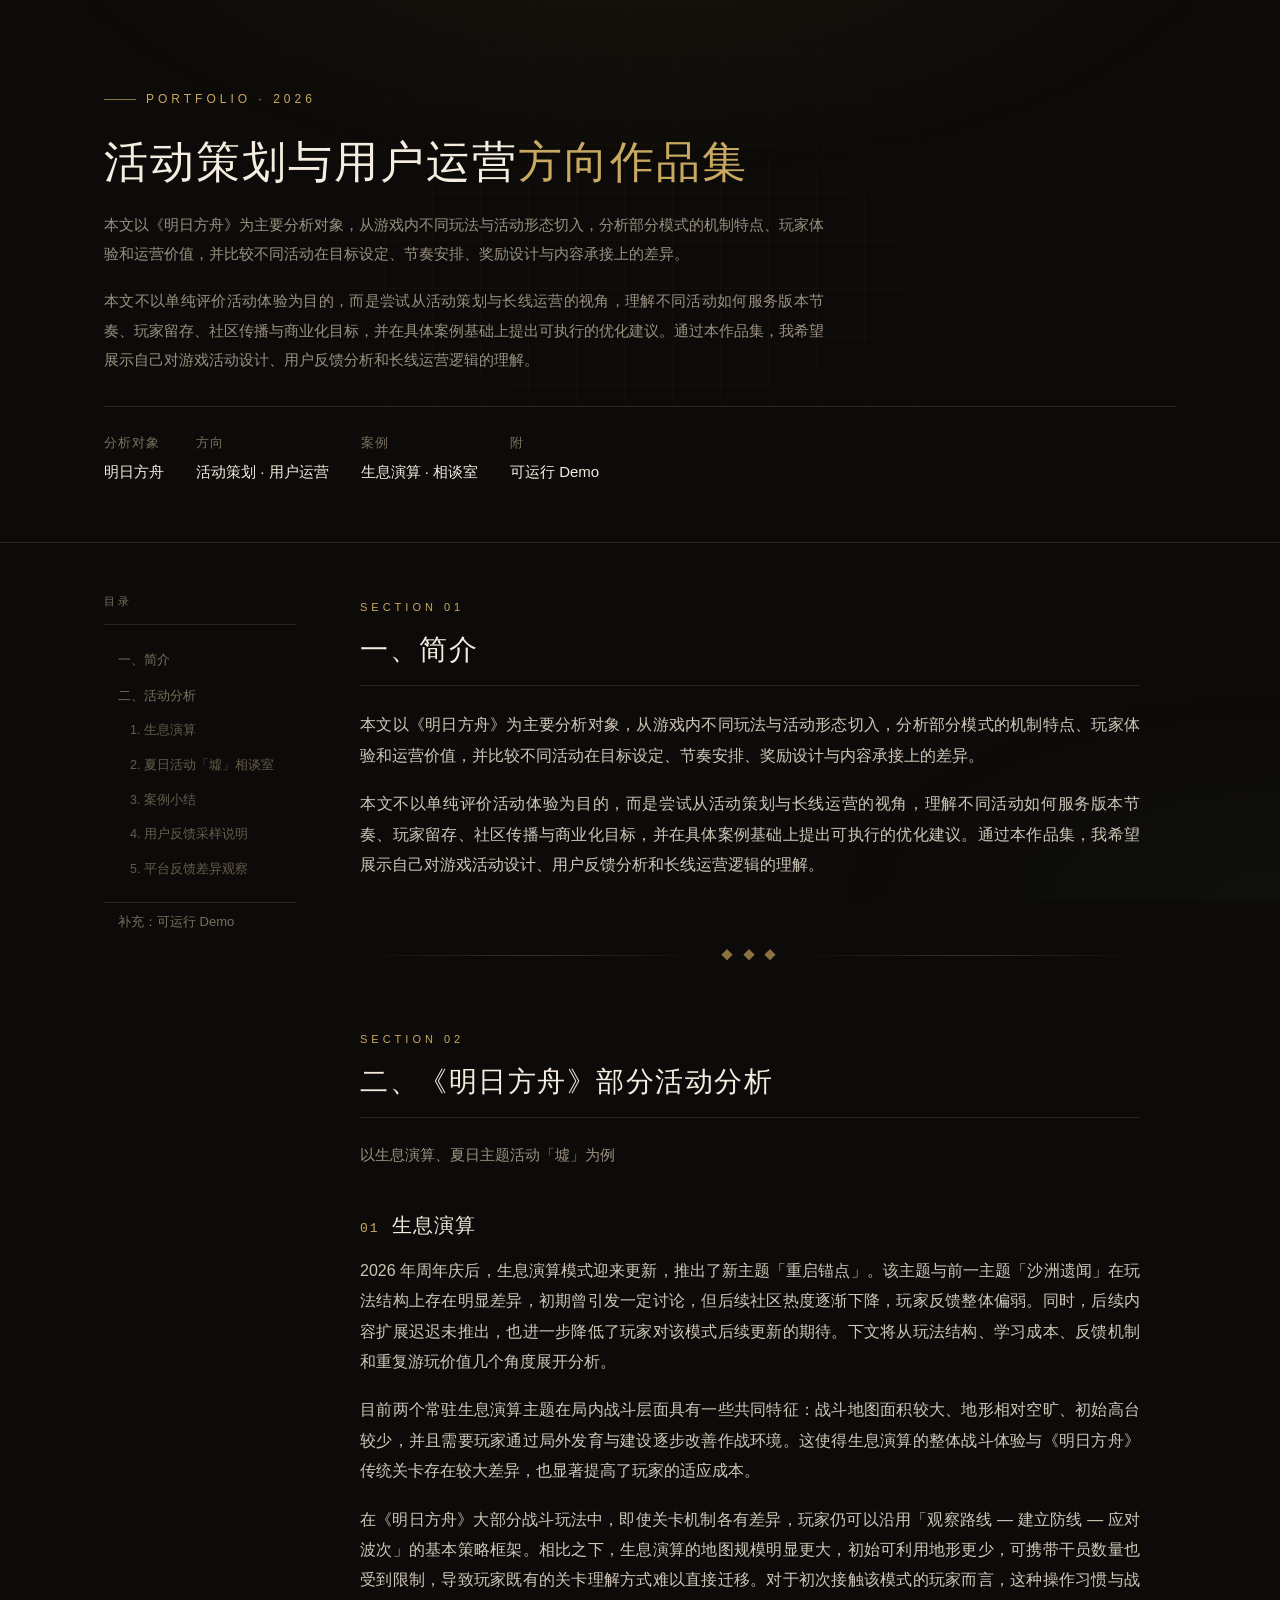
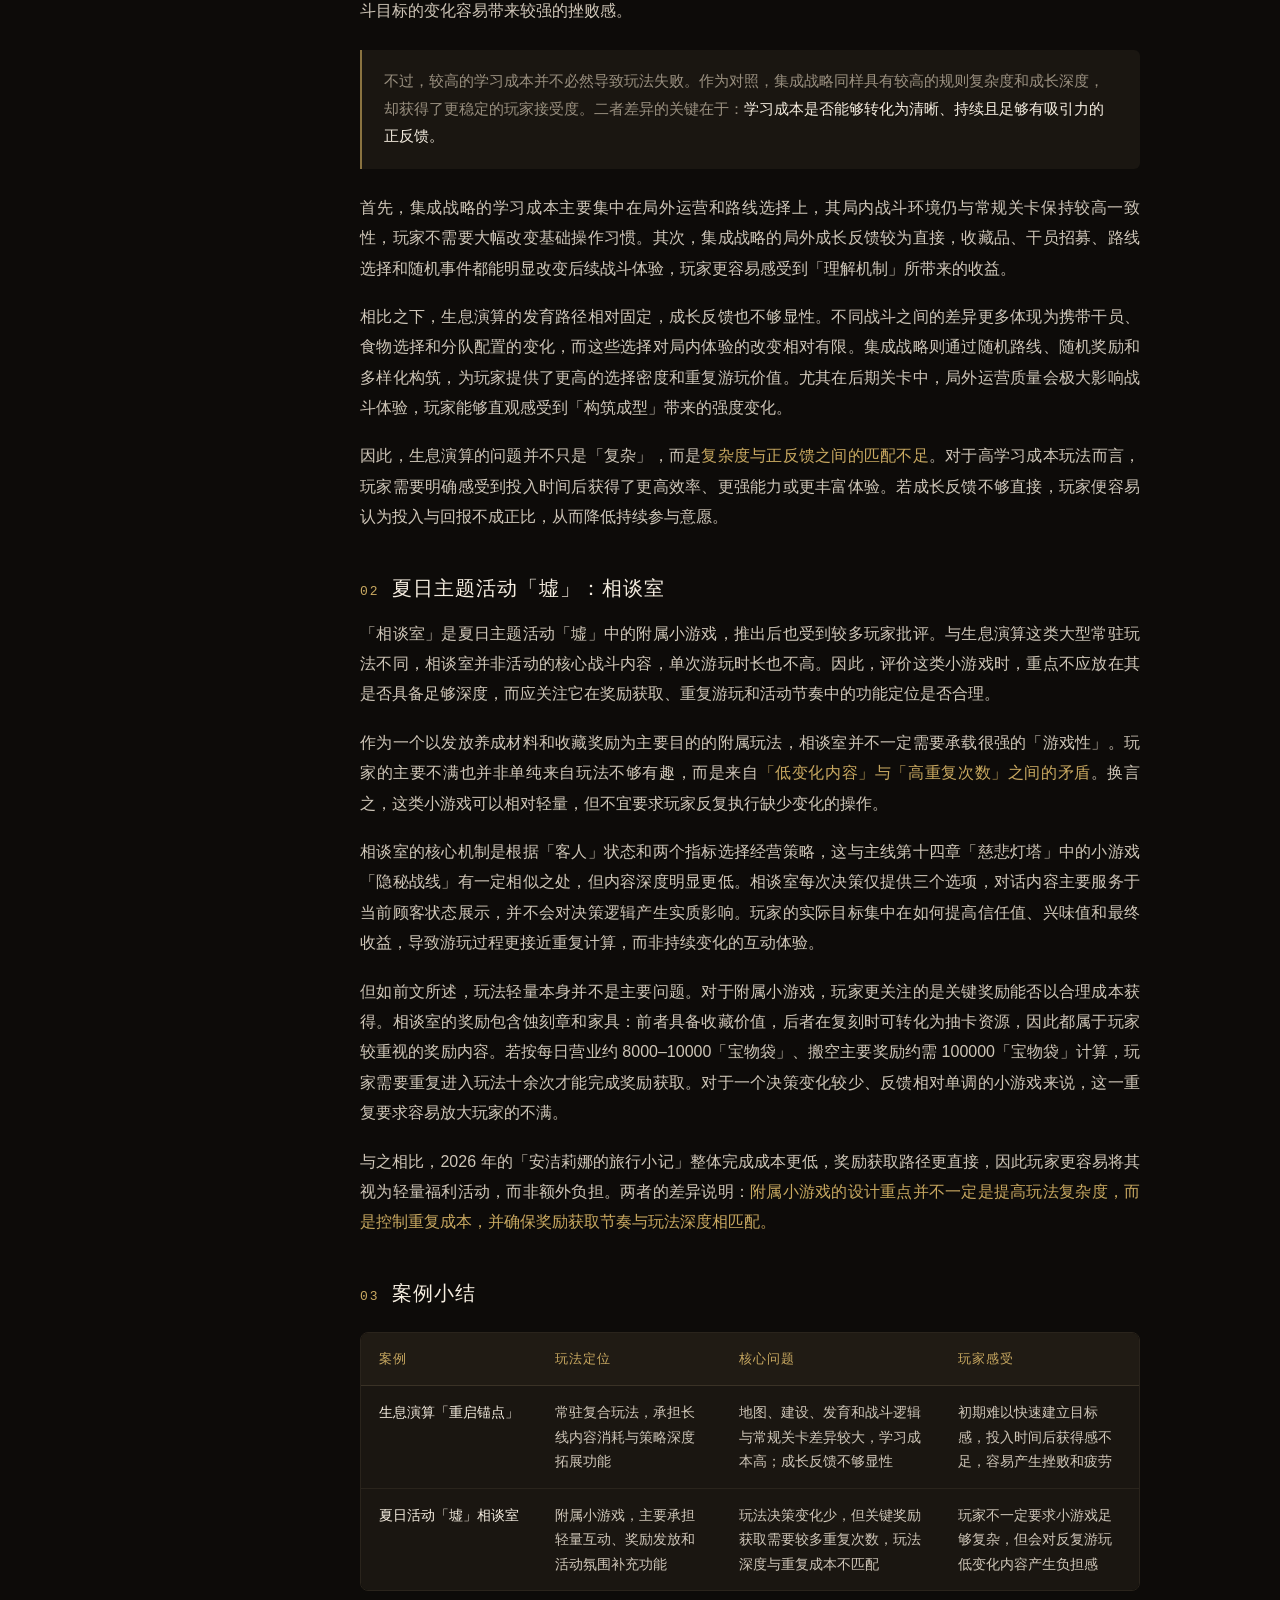
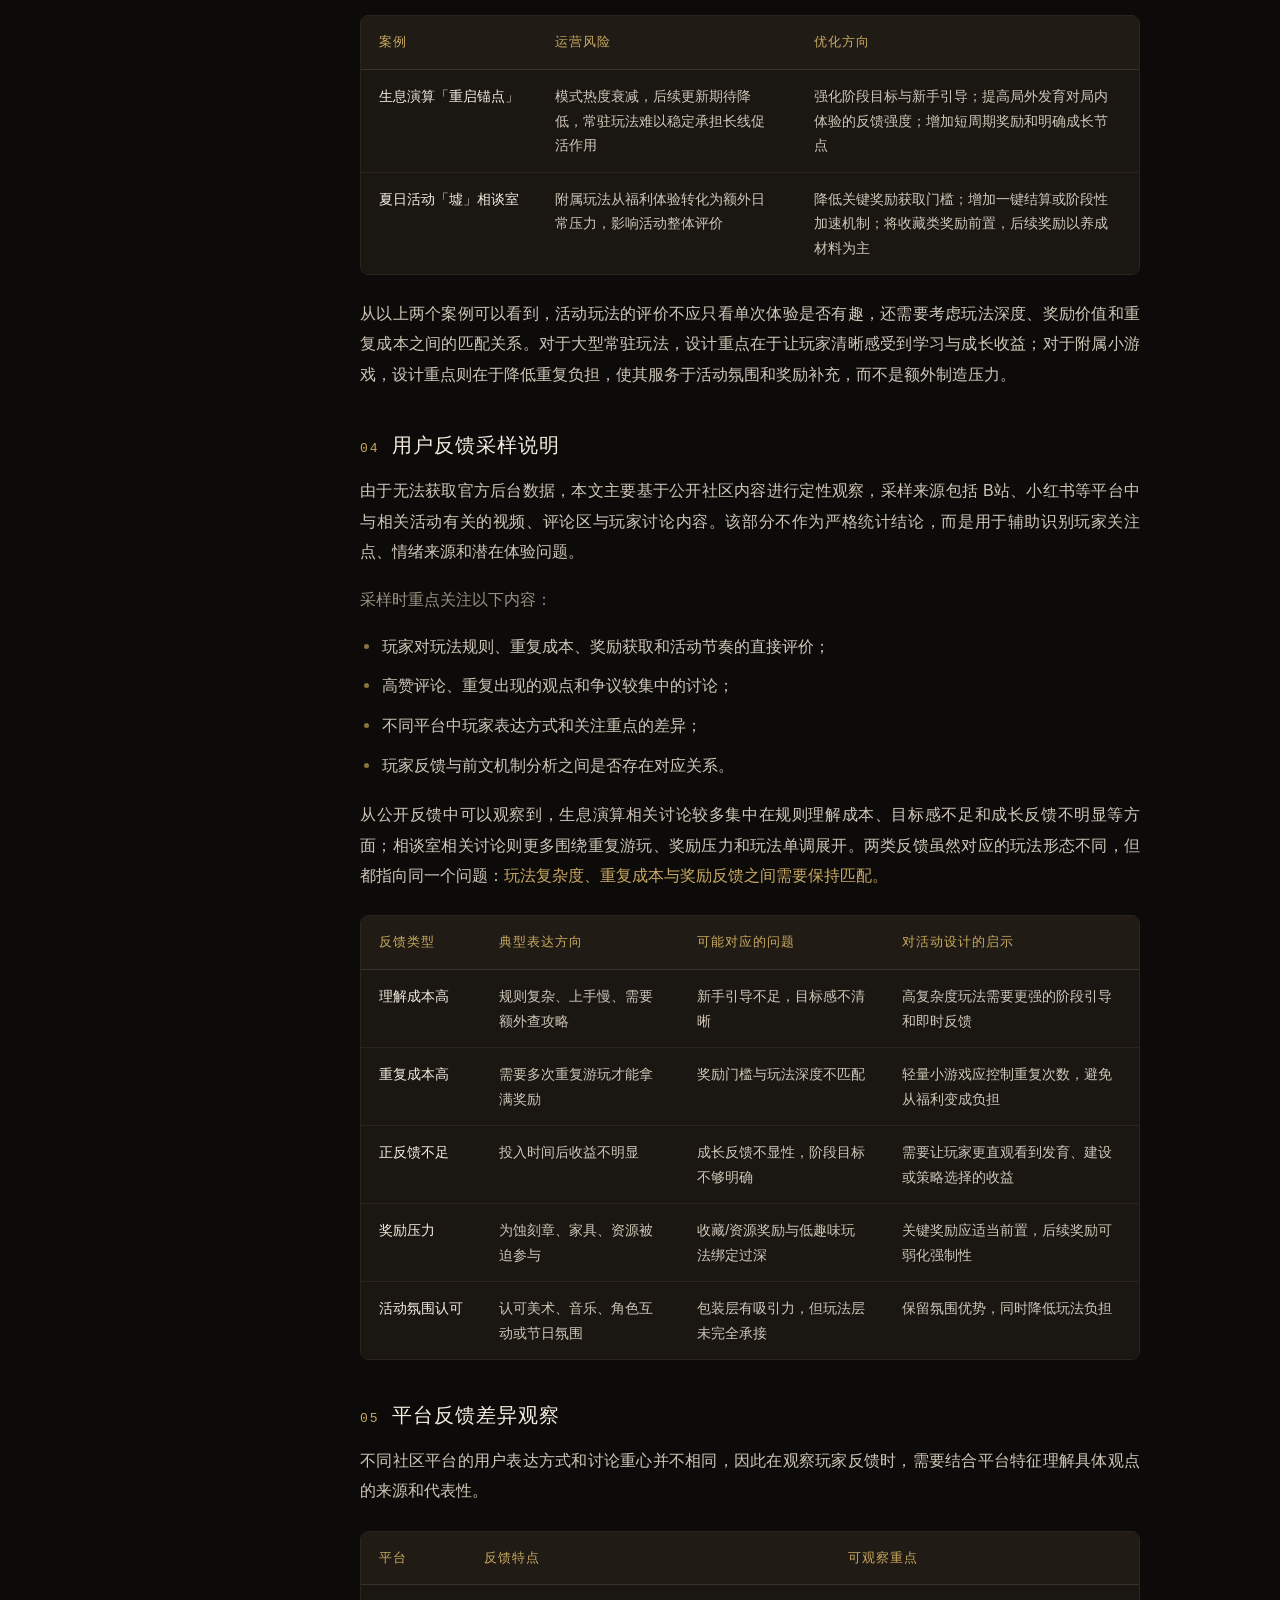
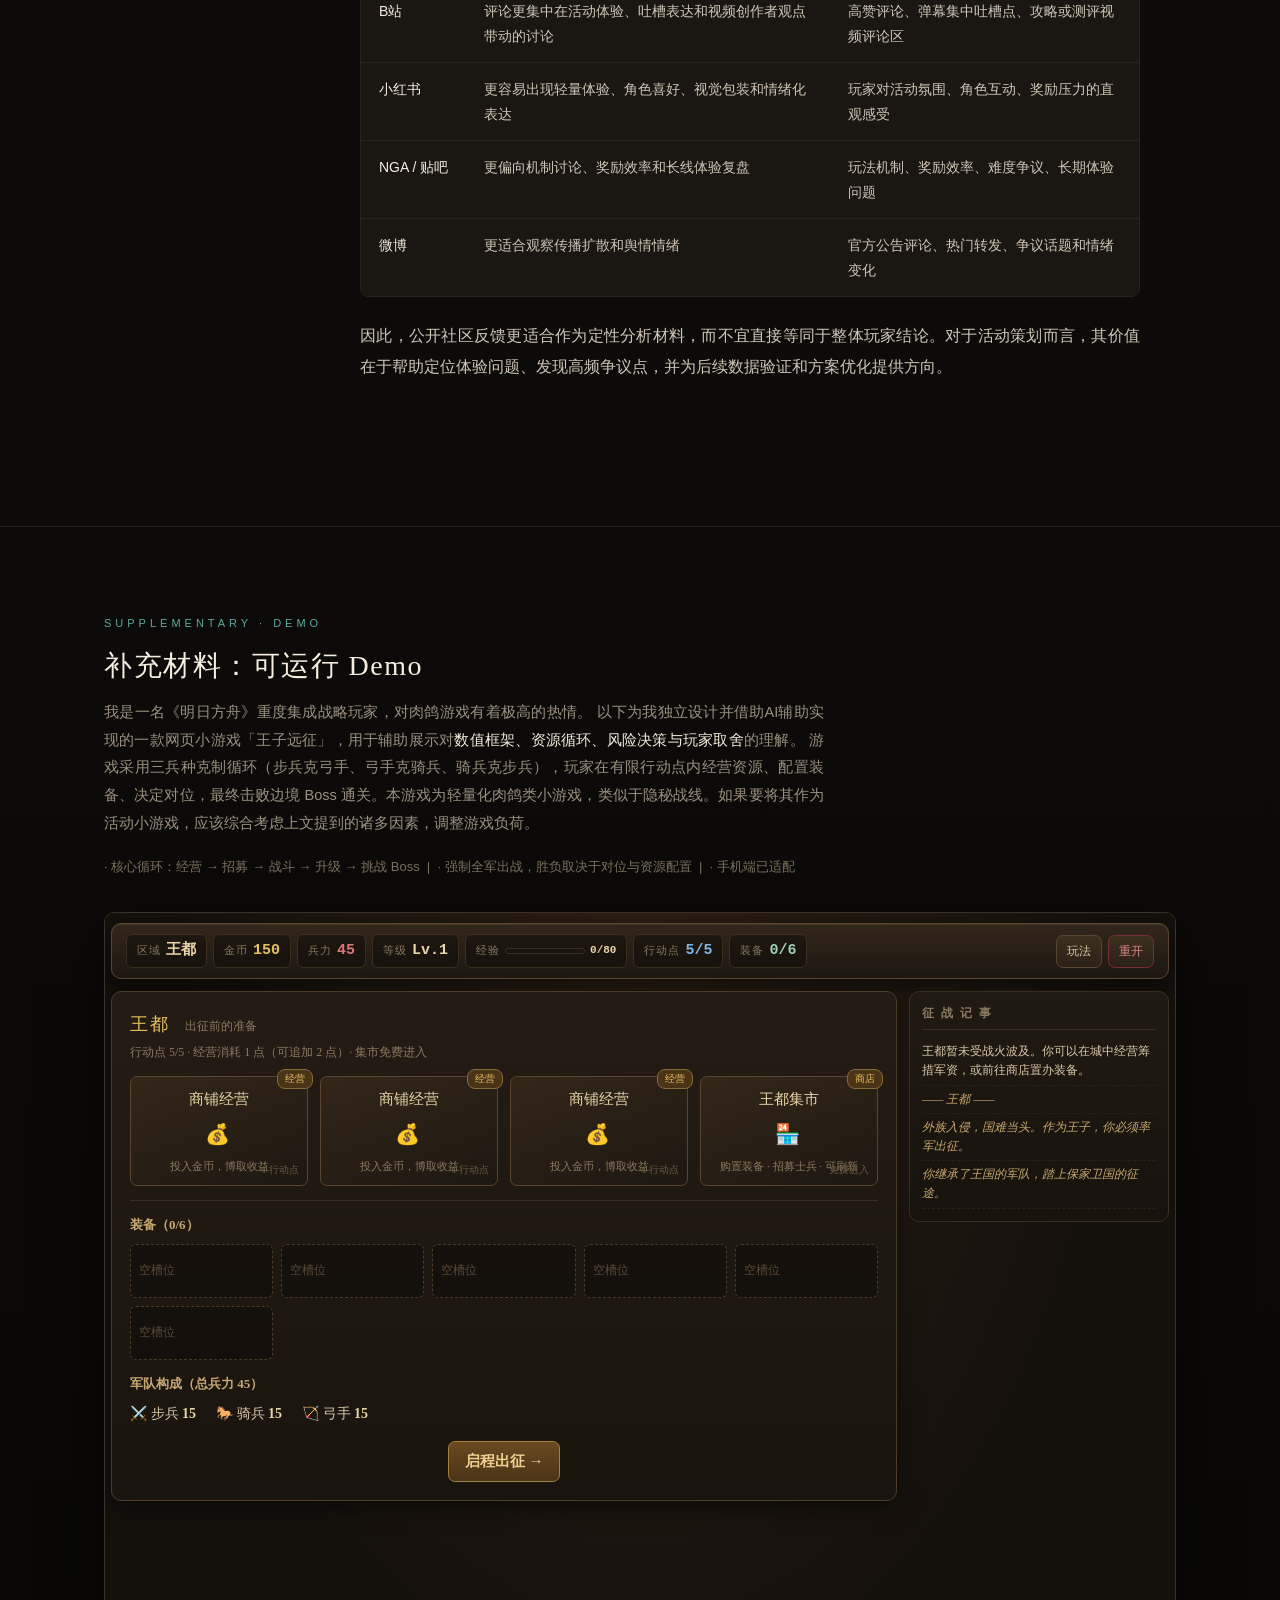
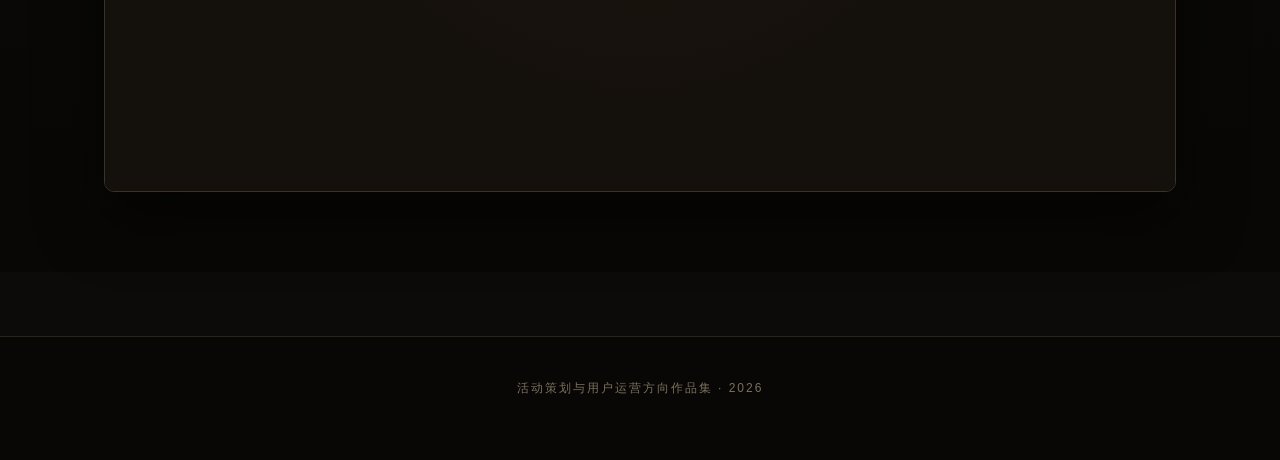
==== commit d7478ee9: "Rename 作品集.html to index.html" ====
--- a/index.html
+++ b/index.html
@@ -1,55 +1,2457 @@
-<!DOCTYPE html>
-<html lang="zh-CN">
-<head>
-    <meta charset="UTF-8">
-    <meta name="viewport" content="width=device-width, initial-scale=1.0">
-    <title>Vader_ZH轻首页</title>
-    <link rel="icon" type="image/jpg" href="websiteimage.jpg">
-    <link rel="stylesheet" href="styles.css">
-    <link rel="stylesheet" href="https://cdnjs.cloudflare.com/ajax/libs/font-awesome/6.0.0-beta3/css/all.min.css">
-</head>
-<body>
-    <div class="wrapper">
-    <header>
-        <div class="container">
-            <h1>Vader_ZH轻首页</h1>
-            <nav>
-                <ul>
-                    <li><a href="index.html"><i class="fas fa-home"></i> 主页</a></li>
-                    <li><a href="about.html"><i class="fas fa-info-circle"></i>常用文件导航</a></li>
-                    <li><a href="services.html"><i class="fas fa-cogs"></i> 常用网站链接</a></li>
-                    <li><a href="contact.html"><i class="fas fa-envelope"></i>邮箱</a></li>
-                </ul>
-            </nav>
-        </div>
-    </header>
-
-    <section id="search-section">
-        <div class="container">
-            <h2>搜索</h2>
-            <form action="https://www.bing.com/search" method="get" target="_blank">
-                <input type="text" name="q" placeholder="Search in Edge···">
-                <button type="submit"><i class="fas fa-search"></i> 搜索</button>
-            </form>
-        </div>
-    </section>
-
-    <section id="home" class="content-section">
-        <div class="container">
-            <h2>主页</h2>
-            <p id="center">Two roads diverged in a wood, </p>
-            <p id="center">and I-</p>
-            <p id="center">I took the one less traveled by,</p>
-            <p id="center">And that has made all the difference.</p>
-            <P id="right">-Robert Frost.</P>
-        </div>
-    </section>
-
-    </div>
-    <footer>
-        <div class="container">
-            <p>不要忘了带上灵魂，我亲爱的赶路人</p>
-        </div>
-    </footer>
-</body>
-</html>
+<!DOCTYPE html>
+<html lang="zh-CN">
+<head>
+<meta charset="UTF-8">
+<meta name="viewport" content="width=device-width, initial-scale=1.0, viewport-fit=cover">
+<meta name="theme-color" content="#0d0b09">
+<title>活动策划与用户运营方向作品集</title>
+<style>
+/* ============================================================
+   基础
+============================================================ */
+* { box-sizing: border-box; margin: 0; padding: 0; }
+
+:root {
+  --bg: #0d0b09;
+  --bg-soft: #14110d;
+  --surface: #1a1611;
+  --surface-2: #201b14;
+  --border: #2a241c;
+  --border-strong: #3a3226;
+  --text: #cfc6b8;
+  --text-muted: #7a705e;
+  --text-dim: #9a9080;
+  --text-bright: #f5ede0;
+  --gold: #c9a961;
+  --gold-bright: #e5c878;
+  --gold-soft: #8a7340;
+  --cyan: #5fa89e;
+  --red: #c97575;
+}
+
+html {
+  scroll-behavior: smooth;
+  -webkit-text-size-adjust: 100%;
+}
+
+body {
+  font-family: -apple-system, BlinkMacSystemFont, "PingFang SC", "Hiragino Sans GB", "Microsoft YaHei", "Source Han Sans CN", sans-serif;
+  background: var(--bg);
+  color: var(--text);
+  font-size: 16px;
+  line-height: 1.9;
+  overflow-x: hidden;
+  -webkit-font-smoothing: antialiased;
+}
+
+body::before {
+  content: "";
+  position: fixed;
+  inset: 0;
+  pointer-events: none;
+  background:
+    radial-gradient(ellipse 80% 50% at 50% -10%, rgba(201,169,97,.06), transparent 60%),
+    radial-gradient(ellipse 60% 40% at 100% 100%, rgba(95,168,158,.03), transparent 60%);
+  z-index: 0;
+}
+
+.wrap {
+  position: relative;
+  z-index: 1;
+  max-width: 1120px;
+  margin: 0 auto;
+  padding: 0 24px;
+}
+
+/* ============================================================
+   Hero
+============================================================ */
+.hero {
+  position: relative;
+  padding: 80px 0 56px;
+  border-bottom: 1px solid var(--border);
+  margin-bottom: 48px;
+  overflow: hidden;
+}
+
+.hero::before {
+  content: "";
+  position: absolute;
+  inset: 0;
+  background-image:
+    linear-gradient(rgba(201,169,97,.03) 1px, transparent 1px),
+    linear-gradient(90deg, rgba(201,169,97,.03) 1px, transparent 1px);
+  background-size: 48px 48px;
+  mask-image: radial-gradient(ellipse 70% 80% at 50% 50%, #000 20%, transparent 80%);
+  -webkit-mask-image: radial-gradient(ellipse 70% 80% at 50% 50%, #000 20%, transparent 80%);
+  pointer-events: none;
+}
+
+.hero-inner { position: relative; z-index: 1; }
+
+.hero-eyebrow {
+  display: inline-flex;
+  align-items: center;
+  gap: 10px;
+  font-size: 12px;
+  letter-spacing: 4px;
+  color: var(--gold);
+  margin-bottom: 24px;
+  text-transform: uppercase;
+}
+
+.hero-eyebrow::before {
+  content: "";
+  width: 32px;
+  height: 1px;
+  background: var(--gold-soft);
+}
+
+h1 {
+  font-family: "Songti SC", "Noto Serif SC", "Source Han Serif CN", Georgia, serif;
+  font-size: 44px;
+  font-weight: 500;
+  line-height: 1.25;
+  color: var(--text-bright);
+  letter-spacing: 2px;
+  margin-bottom: 20px;
+}
+
+h1 .accent { color: var(--gold); }
+
+.hero-sub {
+  font-size: 15px;
+  color: var(--text-dim);
+  max-width: 720px;
+  line-height: 1.95;
+}
+
+.hero-meta {
+  display: flex;
+  flex-wrap: wrap;
+  gap: 20px 32px;
+  margin-top: 32px;
+  padding-top: 24px;
+  border-top: 1px solid var(--border);
+}
+
+.hero-meta-item {
+  font-size: 13px;
+  color: var(--text-muted);
+  letter-spacing: 1px;
+}
+
+.hero-meta-item strong {
+  display: block;
+  color: var(--text-bright);
+  font-weight: 500;
+  font-size: 15px;
+  margin-top: 2px;
+  letter-spacing: 0;
+}
+
+/* ============================================================
+   布局
+============================================================ */
+.layout {
+  display: grid;
+  grid-template-columns: 200px 1fr;
+  gap: 56px;
+  align-items: start;
+  padding-bottom: 80px;
+}
+
+/* ============================================================
+   目录
+============================================================ */
+.toc {
+  position: sticky;
+  top: 32px;
+  align-self: start;
+  max-height: calc(100vh - 64px);
+  overflow-y: auto;
+  padding-right: 8px;
+}
+
+.toc-title {
+  font-size: 11px;
+  letter-spacing: 3px;
+  color: var(--text-muted);
+  text-transform: uppercase;
+  margin-bottom: 18px;
+  padding-bottom: 12px;
+  border-bottom: 1px solid var(--border);
+}
+
+.toc-list {
+  list-style: none;
+}
+
+.toc-list li { margin-bottom: 2px; }
+
+.toc-list a {
+  display: block;
+  padding: 7px 0 7px 12px;
+  font-size: 13px;
+  color: var(--text-muted);
+  text-decoration: none;
+  border-left: 2px solid transparent;
+  transition: all .18s ease;
+  line-height: 1.5;
+}
+
+.toc-list a:hover {
+  color: var(--gold);
+  border-left-color: var(--gold-soft);
+}
+
+.toc-list a.sub {
+  padding-left: 24px;
+  font-size: 12.5px;
+  color: #665c4c;
+}
+
+.toc-list a.sub:hover {
+  color: var(--gold);
+}
+
+.toc-divider {
+  margin: 16px 0;
+  border-top: 1px solid var(--border);
+}
+
+/* ============================================================
+   内容
+============================================================ */
+.content { min-width: 0; max-width: 780px; }
+
+section { margin-bottom: 64px; scroll-margin-top: 32px; }
+
+.section-label {
+  display: inline-block;
+  font-size: 11px;
+  letter-spacing: 4px;
+  color: var(--gold);
+  text-transform: uppercase;
+  margin-bottom: 12px;
+}
+
+h2 {
+  font-family: "Songti SC", "Noto Serif SC", Georgia, serif;
+  font-size: 28px;
+  font-weight: 500;
+  color: var(--text-bright);
+  letter-spacing: 1.5px;
+  line-height: 1.4;
+  margin-bottom: 24px;
+  padding-bottom: 16px;
+  border-bottom: 1px solid var(--border);
+}
+
+h3 {
+  font-family: "Songti SC", "Noto Serif SC", Georgia, serif;
+  font-size: 20px;
+  font-weight: 500;
+  color: var(--text-bright);
+  letter-spacing: 1px;
+  line-height: 1.5;
+  margin: 40px 0 16px;
+  display: flex;
+  align-items: baseline;
+  gap: 12px;
+}
+
+h3 .num {
+  font-family: -apple-system, BlinkMacSystemFont, monospace;
+  font-size: 13px;
+  color: var(--gold);
+  letter-spacing: 2px;
+  font-weight: 400;
+  flex-shrink: 0;
+}
+
+h4 {
+  font-size: 15px;
+  font-weight: 500;
+  color: var(--gold);
+  letter-spacing: 1px;
+  margin: 28px 0 12px;
+}
+
+p {
+  margin-bottom: 18px;
+  color: var(--text);
+  text-align: justify;
+  text-justify: inter-ideograph;
+}
+
+strong { color: var(--text-bright); font-weight: 500; }
+
+em {
+  font-style: normal;
+  color: var(--gold);
+  font-weight: 500;
+}
+
+/* 引用/提示块 */
+.callout {
+  background: var(--surface);
+  border-left: 2px solid var(--gold-soft);
+  padding: 18px 22px;
+  margin: 24px 0;
+  border-radius: 0 6px 6px 0;
+  font-size: 14.5px;
+  color: var(--text-dim);
+  line-height: 1.9;
+}
+
+/* 列表 */
+ul.list, ol.list {
+  margin: 16px 0 20px;
+  padding-left: 0;
+  list-style: none;
+}
+
+ul.list li, ol.list li {
+  position: relative;
+  padding-left: 22px;
+  margin-bottom: 10px;
+  color: var(--text);
+  line-height: 1.85;
+}
+
+ul.list li::before {
+  content: "";
+  position: absolute;
+  left: 4px;
+  top: 12px;
+  width: 5px;
+  height: 5px;
+  background: var(--gold-soft);
+  border-radius: 50%;
+}
+
+ol.list { counter-reset: item; }
+ol.list li { counter-increment: item; }
+ol.list li::before {
+  content: counter(item);
+  position: absolute;
+  left: 0;
+  top: 2px;
+  font-family: monospace;
+  font-size: 12px;
+  color: var(--gold);
+  font-weight: 600;
+}
+
+/* 表格 */
+.table-wrap {
+  margin: 24px 0;
+  overflow-x: auto;
+  border-radius: 8px;
+  border: 1px solid var(--border);
+  -webkit-overflow-scrolling: touch;
+}
+
+table {
+  width: 100%;
+  border-collapse: collapse;
+  font-size: 14px;
+  background: var(--surface);
+  min-width: 560px;
+}
+
+thead th {
+  background: var(--surface-2);
+  color: var(--gold);
+  font-weight: 500;
+  text-align: left;
+  padding: 14px 18px;
+  font-size: 13px;
+  letter-spacing: 1px;
+  border-bottom: 1px solid var(--border-strong);
+  white-space: nowrap;
+}
+
+tbody td {
+  padding: 14px 18px;
+  border-bottom: 1px solid var(--border);
+  color: var(--text);
+  vertical-align: top;
+  line-height: 1.75;
+}
+
+tbody tr:last-child td { border-bottom: none; }
+tbody tr:hover td { background: rgba(201,169,97,.03); }
+
+tbody td:first-child {
+  color: var(--text-bright);
+  font-weight: 500;
+  white-space: nowrap;
+}
+
+/* 分隔线 */
+.section-divider {
+  display: flex;
+  align-items: center;
+  gap: 16px;
+  margin: 56px 0;
+  color: var(--gold-soft);
+  font-size: 12px;
+  letter-spacing: 3px;
+}
+
+.section-divider::before,
+.section-divider::after {
+  content: "";
+  flex: 1;
+  height: 1px;
+  background: linear-gradient(90deg, transparent, var(--border-strong), transparent);
+}
+
+/* ============================================================
+   Demo 区
+============================================================ */
+.demo-section {
+  position: relative;
+  z-index: 1;
+  border-top: 1px solid var(--border);
+  background: linear-gradient(180deg, var(--bg) 0%, #080705 100%);
+  padding: 80px 0;
+}
+
+.demo-head {
+  max-width: 1120px;
+  margin: 0 auto 32px;
+  padding: 0 24px;
+}
+
+.demo-head .section-label { color: var(--cyan); }
+
+.demo-head h2 { border-bottom: none; padding-bottom: 0; margin-bottom: 14px; }
+
+.demo-head p {
+  color: var(--text-dim);
+  font-size: 14.5px;
+  max-width: 720px;
+}
+
+.demo-frame-wrap {
+  max-width: 1120px;
+  margin: 0 auto;
+  padding: 0 24px;
+}
+
+.demo-frame {
+  width: 100%;
+  height: 880px;
+  border: 1px solid var(--border-strong);
+  border-radius: 10px;
+  background: #14100c;
+  display: block;
+  box-shadow:
+    0 24px 64px rgba(0,0,0,.6),
+    0 0 0 1px rgba(201,169,97,.05) inset;
+}
+
+/* ============================================================
+   页脚
+============================================================ */
+footer {
+  position: relative;
+  z-index: 1;
+  padding: 40px 0 60px;
+  text-align: center;
+  border-top: 1px solid var(--border);
+  background: #080705;
+}
+
+footer p {
+  font-size: 12px;
+  color: var(--text-muted);
+  letter-spacing: 2px;
+  text-align: center;
+  margin: 0;
+}
+
+/* ============================================================
+   响应式
+============================================================ */
+@media (max-width: 900px) {
+  .layout {
+    grid-template-columns: 1fr;
+    gap: 32px;
+  }
+  .toc {
+    position: static;
+    max-height: none;
+    padding: 20px;
+    background: var(--surface);
+    border: 1px solid var(--border);
+    border-radius: 10px;
+  }
+  .toc-list {
+    display: flex;
+    flex-wrap: wrap;
+    gap: 4px 8px;
+  }
+  .toc-list li { margin: 0; }
+  .toc-list a {
+    padding: 5px 12px;
+    border-left: none;
+    border: 1px solid var(--border);
+    border-radius: 20px;
+    font-size: 12.5px;
+  }
+  .toc-list a.sub { display: none; }
+  .toc-divider { display: none; }
+}
+
+@media (max-width: 640px) {
+  .wrap { padding: 0 18px; }
+  .hero { padding: 56px 0 40px; margin-bottom: 32px; }
+  h1 { font-size: 30px; letter-spacing: 1px; }
+  h2 { font-size: 22px; }
+  h3 { font-size: 17px; margin: 32px 0 12px; }
+  body { font-size: 15px; line-height: 1.85; }
+  p { text-align: left; }
+  section { margin-bottom: 48px; }
+
+  .hero-meta { gap: 16px 24px; }
+  .hero-meta-item { font-size: 12px; }
+
+  table { font-size: 13px; }
+  thead th { padding: 11px 14px; font-size: 12px; }
+  tbody td { padding: 11px 14px; }
+
+  .demo-section { padding: 48px 0; }
+  .demo-head, .demo-frame-wrap { padding: 0 18px; }
+  .demo-frame { height: 1100px; border-radius: 8px; }
+}
+
+@media (max-width: 380px) {
+  h1 { font-size: 26px; }
+  .wrap { padding: 0 14px; }
+  .demo-head, .demo-frame-wrap { padding: 0 14px; }
+}
+
+/* 打印优化 */
+@media print {
+  body { background: #fff; color: #000; }
+  .toc, .demo-section, footer { display: none; }
+  .layout { display: block; }
+  a { color: inherit; text-decoration: none; }
+}
+</style>
+</head>
+<body>
+
+<!-- ============================================================
+     Hero
+============================================================ -->
+<header class="hero">
+  <div class="wrap hero-inner">
+    <div class="hero-eyebrow">Portfolio · 2026</div>
+    <h1>活动策划与用户运营<span class="accent">方向作品集</span></h1>
+    <p class="hero-sub">
+      本文以《明日方舟》为主要分析对象，从游戏内不同玩法与活动形态切入，分析部分模式的机制特点、玩家体验和运营价值，并比较不同活动在目标设定、节奏安排、奖励设计与内容承接上的差异。
+    </p>
+    <p class="hero-sub" style="margin-top:14px">
+      本文不以单纯评价活动体验为目的，而是尝试从活动策划与长线运营的视角，理解不同活动如何服务版本节奏、玩家留存、社区传播与商业化目标，并在具体案例基础上提出可执行的优化建议。通过本作品集，我希望展示自己对游戏活动设计、用户反馈分析和长线运营逻辑的理解。
+    </p>
+    <div class="hero-meta">
+      <div class="hero-meta-item">分析对象<strong>明日方舟</strong></div>
+      <div class="hero-meta-item">方向<strong>活动策划 · 用户运营</strong></div>
+      <div class="hero-meta-item">案例<strong>生息演算 · 相谈室</strong></div>
+      <div class="hero-meta-item">附<strong>可运行 Demo</strong></div>
+    </div>
+  </div>
+</header>
+
+<!-- ============================================================
+     主体
+============================================================ -->
+<div class="wrap">
+  <div class="layout">
+
+    <!-- 目录 -->
+    <aside class="toc">
+      <div class="toc-title">目录</div>
+      <ul class="toc-list">
+        <li><a href="#intro">一、简介</a></li>
+        <li><a href="#analysis">二、活动分析</a></li>
+        <li><a href="#shengxi" class="sub">1. 生息演算</a></li>
+        <li><a href="#xiangtan" class="sub">2. 夏日活动「墟」相谈室</a></li>
+        <li><a href="#summary" class="sub">3. 案例小结</a></li>
+        <li><a href="#feedback" class="sub">4. 用户反馈采样说明</a></li>
+        <li><a href="#platform" class="sub">5. 平台反馈差异观察</a></li>
+        <li class="toc-divider"></li>
+        <li><a href="#demo">补充：可运行 Demo</a></li>
+      </ul>
+    </aside>
+
+    <!-- 内容 -->
+    <main class="content">
+
+      <!-- 一、简介 -->
+      <section id="intro">
+        <div class="section-label">Section 01</div>
+        <h2>一、简介</h2>
+        <p>
+          本文以《明日方舟》为主要分析对象，从游戏内不同玩法与活动形态切入，分析部分模式的机制特点、玩家体验和运营价值，并比较不同活动在目标设定、节奏安排、奖励设计与内容承接上的差异。
+        </p>
+        <p>
+          本文不以单纯评价活动体验为目的，而是尝试从活动策划与长线运营的视角，理解不同活动如何服务版本节奏、玩家留存、社区传播与商业化目标，并在具体案例基础上提出可执行的优化建议。通过本作品集，我希望展示自己对游戏活动设计、用户反馈分析和长线运营逻辑的理解。
+        </p>
+      </section>
+
+      <div class="section-divider">◆ ◆ ◆</div>
+
+      <!-- 二、活动分析 -->
+      <section id="analysis">
+        <div class="section-label">Section 02</div>
+        <h2>二、《明日方舟》部分活动分析</h2>
+        <p style="color:var(--text-dim);font-size:14.5px;margin-bottom:32px">
+          以生息演算、夏日主题活动「墟」为例
+        </p>
+
+        <!-- 1. 生息演算 -->
+        <h3 id="shengxi"><span class="num">01</span>生息演算</h3>
+
+        <p>
+          2026 年周年庆后，生息演算模式迎来更新，推出了新主题「重启锚点」。该主题与前一主题「沙洲遗闻」在玩法结构上存在明显差异，初期曾引发一定讨论，但后续社区热度逐渐下降，玩家反馈整体偏弱。同时，后续内容扩展迟迟未推出，也进一步降低了玩家对该模式后续更新的期待。下文将从玩法结构、学习成本、反馈机制和重复游玩价值几个角度展开分析。
+        </p>
+
+        <p>
+          目前两个常驻生息演算主题在局内战斗层面具有一些共同特征：战斗地图面积较大、地形相对空旷、初始高台较少，并且需要玩家通过局外发育与建设逐步改善作战环境。这使得生息演算的整体战斗体验与《明日方舟》传统关卡存在较大差异，也显著提高了玩家的适应成本。
+        </p>
+
+        <p>
+          在《明日方舟》大部分战斗玩法中，即使关卡机制各有差异，玩家仍可以沿用「观察路线 — 建立防线 — 应对波次」的基本策略框架。相比之下，生息演算的地图规模明显更大，初始可利用地形更少，可携带干员数量也受到限制，导致玩家既有的关卡理解方式难以直接迁移。对于初次接触该模式的玩家而言，这种操作习惯与战斗目标的变化容易带来较强的挫败感。
+        </p>
+
+        <div class="callout">
+          不过，较高的学习成本并不必然导致玩法失败。作为对照，集成战略同样具有较高的规则复杂度和成长深度，却获得了更稳定的玩家接受度。二者差异的关键在于：<strong>学习成本是否能够转化为清晰、持续且足够有吸引力的正反馈。</strong>
+        </div>
+
+        <p>
+          首先，集成战略的学习成本主要集中在局外运营和路线选择上，其局内战斗环境仍与常规关卡保持较高一致性，玩家不需要大幅改变基础操作习惯。其次，集成战略的局外成长反馈较为直接，收藏品、干员招募、路线选择和随机事件都能明显改变后续战斗体验，玩家更容易感受到「理解机制」所带来的收益。
+        </p>
+
+        <p>
+          相比之下，生息演算的发育路径相对固定，成长反馈也不够显性。不同战斗之间的差异更多体现为携带干员、食物选择和分队配置的变化，而这些选择对局内体验的改变相对有限。集成战略则通过随机路线、随机奖励和多样化构筑，为玩家提供了更高的选择密度和重复游玩价值。尤其在后期关卡中，局外运营质量会极大影响战斗体验，玩家能够直观感受到「构筑成型」带来的强度变化。
+        </p>
+
+        <p>
+          因此，生息演算的问题并不只是「复杂」，而是<em>复杂度与正反馈之间的匹配不足</em>。对于高学习成本玩法而言，玩家需要明确感受到投入时间后获得了更高效率、更强能力或更丰富体验。若成长反馈不够直接，玩家便容易认为投入与回报不成正比，从而降低持续参与意愿。
+        </p>
+
+        <!-- 2. 相谈室 -->
+        <h3 id="xiangtan"><span class="num">02</span>夏日主题活动「墟」：相谈室</h3>
+
+        <p>
+          「相谈室」是夏日主题活动「墟」中的附属小游戏，推出后也受到较多玩家批评。与生息演算这类大型常驻玩法不同，相谈室并非活动的核心战斗内容，单次游玩时长也不高。因此，评价这类小游戏时，重点不应放在其是否具备足够深度，而应关注它在奖励获取、重复游玩和活动节奏中的功能定位是否合理。
+        </p>
+
+        <p>
+          作为一个以发放养成材料和收藏奖励为主要目的的附属玩法，相谈室并不一定需要承载很强的「游戏性」。玩家的主要不满也并非单纯来自玩法不够有趣，而是来自<em>「低变化内容」与「高重复次数」之间的矛盾</em>。换言之，这类小游戏可以相对轻量，但不宜要求玩家反复执行缺少变化的操作。
+        </p>
+
+        <p>
+          相谈室的核心机制是根据「客人」状态和两个指标选择经营策略，这与主线第十四章「慈悲灯塔」中的小游戏「隐秘战线」有一定相似之处，但内容深度明显更低。相谈室每次决策仅提供三个选项，对话内容主要服务于当前顾客状态展示，并不会对决策逻辑产生实质影响。玩家的实际目标集中在如何提高信任值、兴味值和最终收益，导致游玩过程更接近重复计算，而非持续变化的互动体验。
+        </p>
+
+        <p>
+          但如前文所述，玩法轻量本身并不是主要问题。对于附属小游戏，玩家更关注的是关键奖励能否以合理成本获得。相谈室的奖励包含蚀刻章和家具：前者具备收藏价值，后者在复刻时可转化为抽卡资源，因此都属于玩家较重视的奖励内容。若按每日营业约 8000–10000「宝物袋」、搬空主要奖励约需 100000「宝物袋」计算，玩家需要重复进入玩法十余次才能完成奖励获取。对于一个决策变化较少、反馈相对单调的小游戏来说，这一重复要求容易放大玩家的不满。
+        </p>
+
+        <p>
+          与之相比，2026 年的「安洁莉娜的旅行小记」整体完成成本更低，奖励获取路径更直接，因此玩家更容易将其视为轻量福利活动，而非额外负担。两者的差异说明：<em>附属小游戏的设计重点并不一定是提高玩法复杂度，而是控制重复成本，并确保奖励获取节奏与玩法深度相匹配。</em>
+        </p>
+
+        <!-- 3. 案例小结 -->
+        <h3 id="summary"><span class="num">03</span>案例小结</h3>
+
+        <div class="table-wrap">
+          <table>
+            <thead>
+              <tr>
+                <th>案例</th>
+                <th>玩法定位</th>
+                <th>核心问题</th>
+                <th>玩家感受</th>
+              </tr>
+            </thead>
+            <tbody>
+              <tr>
+                <td>生息演算「重启锚点」</td>
+                <td>常驻复合玩法，承担长线内容消耗与策略深度拓展功能</td>
+                <td>地图、建设、发育和战斗逻辑与常规关卡差异较大，学习成本高；成长反馈不够显性</td>
+                <td>初期难以快速建立目标感，投入时间后获得感不足，容易产生挫败和疲劳</td>
+              </tr>
+              <tr>
+                <td>夏日活动「墟」相谈室</td>
+                <td>附属小游戏，主要承担轻量互动、奖励发放和活动氛围补充功能</td>
+                <td>玩法决策变化少，但关键奖励获取需要较多重复次数，玩法深度与重复成本不匹配</td>
+                <td>玩家不一定要求小游戏足够复杂，但会对反复游玩低变化内容产生负担感</td>
+              </tr>
+            </tbody>
+          </table>
+        </div>
+
+        <div class="table-wrap">
+          <table>
+            <thead>
+              <tr>
+                <th>案例</th>
+                <th>运营风险</th>
+                <th>优化方向</th>
+              </tr>
+            </thead>
+            <tbody>
+              <tr>
+                <td>生息演算「重启锚点」</td>
+                <td>模式热度衰减，后续更新期待降低，常驻玩法难以稳定承担长线促活作用</td>
+                <td>强化阶段目标与新手引导；提高局外发育对局内体验的反馈强度；增加短周期奖励和明确成长节点</td>
+              </tr>
+              <tr>
+                <td>夏日活动「墟」相谈室</td>
+                <td>附属玩法从福利体验转化为额外日常压力，影响活动整体评价</td>
+                <td>降低关键奖励获取门槛；增加一键结算或阶段性加速机制；将收藏类奖励前置，后续奖励以养成材料为主</td>
+              </tr>
+            </tbody>
+          </table>
+        </div>
+
+        <p>
+          从以上两个案例可以看到，活动玩法的评价不应只看单次体验是否有趣，还需要考虑玩法深度、奖励价值和重复成本之间的匹配关系。对于大型常驻玩法，设计重点在于让玩家清晰感受到学习与成长收益；对于附属小游戏，设计重点则在于降低重复负担，使其服务于活动氛围和奖励补充，而不是额外制造压力。
+        </p>
+
+        <!-- 4. 用户反馈采样 -->
+        <h3 id="feedback"><span class="num">04</span>用户反馈采样说明</h3>
+
+        <p>
+          由于无法获取官方后台数据，本文主要基于公开社区内容进行定性观察，采样来源包括 B站、小红书等平台中与相关活动有关的视频、评论区与玩家讨论内容。该部分不作为严格统计结论，而是用于辅助识别玩家关注点、情绪来源和潜在体验问题。
+        </p>
+
+        <p style="color:var(--text-dim);margin-bottom:14px">采样时重点关注以下内容：</p>
+        <ul class="list">
+          <li>玩家对玩法规则、重复成本、奖励获取和活动节奏的直接评价；</li>
+          <li>高赞评论、重复出现的观点和争议较集中的讨论；</li>
+          <li>不同平台中玩家表达方式和关注重点的差异；</li>
+          <li>玩家反馈与前文机制分析之间是否存在对应关系。</li>
+        </ul>
+
+        <p>
+          从公开反馈中可以观察到，生息演算相关讨论较多集中在规则理解成本、目标感不足和成长反馈不明显等方面；相谈室相关讨论则更多围绕重复游玩、奖励压力和玩法单调展开。两类反馈虽然对应的玩法形态不同，但都指向同一个问题：<em>玩法复杂度、重复成本与奖励反馈之间需要保持匹配。</em>
+        </p>
+
+        <div class="table-wrap">
+          <table>
+            <thead>
+              <tr>
+                <th>反馈类型</th>
+                <th>典型表达方向</th>
+                <th>可能对应的问题</th>
+                <th>对活动设计的启示</th>
+              </tr>
+            </thead>
+            <tbody>
+              <tr>
+                <td>理解成本高</td>
+                <td>规则复杂、上手慢、需要额外查攻略</td>
+                <td>新手引导不足，目标感不清晰</td>
+                <td>高复杂度玩法需要更强的阶段引导和即时反馈</td>
+              </tr>
+              <tr>
+                <td>重复成本高</td>
+                <td>需要多次重复游玩才能拿满奖励</td>
+                <td>奖励门槛与玩法深度不匹配</td>
+                <td>轻量小游戏应控制重复次数，避免从福利变成负担</td>
+              </tr>
+              <tr>
+                <td>正反馈不足</td>
+                <td>投入时间后收益不明显</td>
+                <td>成长反馈不显性，阶段目标不够明确</td>
+                <td>需要让玩家更直观看到发育、建设或策略选择的收益</td>
+              </tr>
+              <tr>
+                <td>奖励压力</td>
+                <td>为蚀刻章、家具、资源被迫参与</td>
+                <td>收藏/资源奖励与低趣味玩法绑定过深</td>
+                <td>关键奖励应适当前置，后续奖励可弱化强制性</td>
+              </tr>
+              <tr>
+                <td>活动氛围认可</td>
+                <td>认可美术、音乐、角色互动或节日氛围</td>
+                <td>包装层有吸引力，但玩法层未完全承接</td>
+                <td>保留氛围优势，同时降低玩法负担</td>
+              </tr>
+            </tbody>
+          </table>
+        </div>
+
+        <!-- 5. 平台反馈差异 -->
+        <h3 id="platform"><span class="num">05</span>平台反馈差异观察</h3>
+
+        <p>
+          不同社区平台的用户表达方式和讨论重心并不相同，因此在观察玩家反馈时，需要结合平台特征理解具体观点的来源和代表性。
+        </p>
+
+        <div class="table-wrap">
+          <table>
+            <thead>
+              <tr>
+                <th>平台</th>
+                <th>反馈特点</th>
+                <th>可观察重点</th>
+              </tr>
+            </thead>
+            <tbody>
+              <tr>
+                <td>B站</td>
+                <td>评论更集中在活动体验、吐槽表达和视频创作者观点带动的讨论</td>
+                <td>高赞评论、弹幕集中吐槽点、攻略或测评视频评论区</td>
+              </tr>
+              <tr>
+                <td>小红书</td>
+                <td>更容易出现轻量体验、角色喜好、视觉包装和情绪化表达</td>
+                <td>玩家对活动氛围、角色互动、奖励压力的直观感受</td>
+              </tr>
+              <tr>
+                <td>NGA / 贴吧</td>
+                <td>更偏向机制讨论、奖励效率和长线体验复盘</td>
+                <td>玩法机制、奖励效率、难度争议、长期体验问题</td>
+              </tr>
+              <tr>
+                <td>微博</td>
+                <td>更适合观察传播扩散和舆情情绪</td>
+                <td>官方公告评论、热门转发、争议话题和情绪变化</td>
+              </tr>
+            </tbody>
+          </table>
+        </div>
+
+        <p>
+          因此，公开社区反馈更适合作为定性分析材料，而不宜直接等同于整体玩家结论。对于活动策划而言，其价值在于帮助定位体验问题、发现高频争议点，并为后续数据验证和方案优化提供方向。
+        </p>
+      </section>
+
+    </main>
+  </div>
+</div>
+
+<!-- ============================================================
+     Demo 区
+============================================================ -->
+<section class="demo-section" id="demo">
+  <div class="demo-head">
+    <div class="section-label">Supplementary · Demo</div>
+    <h2>补充材料：可运行 Demo</h2>
+    <p>
+      我是一名《明日方舟》重度集成战略玩家，对肉鸽游戏有着极高的热情。
+      以下为我独立设计并借助AI辅助实现的一款网页小游戏「王子远征」，用于辅助展示对<strong>数值框架、资源循环、风险决策与玩家取舍</strong>的理解。
+      游戏采用三兵种克制循环（步兵克弓手、弓手克骑兵、骑兵克步兵），玩家在有限行动点内经营资源、配置装备、决定对位，最终击败边境 Boss 通关。本游戏为轻量化肉鸽类小游戏，类似于隐秘战线。如果要将其作为活动小游戏，应该综合考虑上文提到的诸多因素，调整游戏负荷。
+    </p>
+    <p style="margin-top:10px;color:var(--text-muted);font-size:13px">
+      · 核心循环：经营 → 招募 → 战斗 → 升级 → 挑战 Boss &nbsp;|&nbsp; · 强制全军出战，胜负取决于对位与资源配置 &nbsp;|&nbsp; · 手机端已适配
+    </p>
+  </div>
+  <div class="demo-frame-wrap">
+    <iframe id="game-frame" class="demo-frame" title="王子远征 - 游戏 Demo" loading="lazy"></iframe>
+  </div>
+</section>
+
+<!-- ============================================================
+     页脚
+============================================================ -->
+<footer>
+  <p>活动策划与用户运营方向作品集 · 2026</p>
+</footer>
+
+<!-- ============================================================
+     游戏源码（隐藏 textarea，供 iframe 加载）
+============================================================ -->
+<textarea id="game-source" style="display:none" aria-hidden="true">
+<!DOCTYPE html>
+<html lang="zh-CN">
+<head>
+<meta charset="UTF-8">
+<meta name="viewport" content="width=device-width, initial-scale=1.0, viewport-fit=cover">
+<meta name="apple-mobile-web-app-capable" content="yes">
+<meta name="mobile-web-app-capable" content="yes">
+<meta name="theme-color" content="#14100c">
+<title>王子远征 · 王国保卫战</title>
+<style>
+* { box-sizing: border-box; margin: 0; padding: 0; }
+
+html, body {
+  -webkit-text-size-adjust: 100%;
+  -webkit-tap-highlight-color: transparent;
+}
+
+body {
+  font-family: "Noto Serif SC", "Songti SC", "Microsoft YaHei", serif;
+  background: #14100c;
+  background-image: radial-gradient(ellipse at 50% 0%, #2e2114 0%, #14100c 65%);
+  background-attachment: fixed;
+  color: #d8c9a8;
+  min-height: 100vh;
+  min-height: 100dvh;
+  padding: 10px;
+  font-size: 14px;
+  line-height: 1.6;
+  overflow-x: hidden;
+}
+
+#app { max-width: 1080px; margin: 0 auto; }
+
+#hud {
+  display: flex; flex-wrap: wrap; gap: 8px; align-items: center;
+  padding: 10px 14px;
+  background: linear-gradient(180deg, #32261a, #1e1811);
+  border: 1px solid #5a4630;
+  border-radius: 10px;
+  margin-bottom: 12px;
+  box-shadow: 0 6px 24px rgba(0,0,0,.6), inset 0 1px 0 rgba(255,220,150,.08);
+}
+#hud-stats {
+  display: flex; gap: 6px; flex: 1; min-width: 0; flex-wrap: wrap;
+}
+#hud-actions {
+  display: flex; gap: 6px; flex-shrink: 0;
+}
+.stat {
+  display: flex; align-items: center; gap: 5px;
+  padding: 4px 10px; background: rgba(0,0,0,.35);
+  border-radius: 6px; border: 1px solid #3a2e20;
+  white-space: nowrap;
+}
+.stat .lbl { color: #8a7a60; font-size: 11px; letter-spacing: 1px; }
+.stat .val { color: #e8d5a8; font-weight: bold; font-size: 15px; font-family: monospace; }
+.stat .val.gold { color: #e8c060; }
+.stat .val.hp { color: #d87878; }
+.stat .val.ap { color: #7fb8e8; }
+.stat .val.eq { color: #9fd0b0; }
+.bar { width: 80px; height: 6px; background: #1a140e; border-radius: 3px; overflow: hidden; border: 1px solid #3a2e20; }
+.bar > i { display: block; height: 100%; background: linear-gradient(90deg,#6a9a5a,#a8d878); transition: width .3s; }
+
+#layout { display: grid; grid-template-columns: 1fr 260px; gap: 12px; align-items: start; }
+
+#main {
+  background: linear-gradient(180deg, #241c14, #1a140e);
+  border: 1px solid #4a3a28;
+  border-radius: 10px;
+  padding: 18px;
+  min-height: 420px;
+  box-shadow: 0 6px 24px rgba(0,0,0,.5);
+}
+
+#side {
+  background: linear-gradient(180deg, #201a12, #17120c);
+  border: 1px solid #3a2e20;
+  border-radius: 10px;
+  padding: 12px;
+  max-height: 560px;
+  overflow-y: auto;
+}
+#side h3 { font-size: 12px; color: #8a7a60; letter-spacing: 2px; margin-bottom: 8px; border-bottom: 1px solid #3a2e20; padding-bottom: 6px; }
+#log .entry { font-size: 12px; padding: 4px 0; border-bottom: 1px dashed #2a2218; color: #a89878; }
+#log .entry:first-child { color: #d8c9a8; }
+#log .entry.good { color: #8fc890; }
+#log .entry.bad { color: #d88888; }
+#log .entry.story { color: #c8a870; font-style: italic; }
+#log .entry.epic { color: #e8c060; font-weight: bold; }
+
+h2 { font-size: 18px; color: #e8c060; letter-spacing: 2px; margin-bottom: 4px; font-weight: normal; }
+h2 .sub { font-size: 12px; color: #8a7a60; letter-spacing: 0; margin-left: 8px; }
+.hint { font-size: 12px; color: #8a7a60; margin-bottom: 14px; }
+hr { border: none; border-top: 1px solid #3a2e20; margin: 14px 0; }
+
+button {
+  font-family: inherit;
+  background: linear-gradient(180deg, #3e3020, #2a2016);
+  color: #d8c9a8;
+  border: 1px solid #5a4630;
+  border-radius: 6px;
+  padding: 7px 14px;
+  cursor: pointer;
+  font-size: 13px;
+  transition: all .15s;
+  user-select: none;
+  -webkit-user-select: none;
+  touch-action: manipulation;
+}
+button:hover:not(:disabled) { background: linear-gradient(180deg, #544028, #362a1c); border-color: #8a6a3a; color: #f0e0c0; }
+button:active:not(:disabled) { transform: translateY(1px); background: linear-gradient(180deg, #544028, #362a1c); }
+button:disabled { opacity: .35; cursor: not-allowed; }
+button.primary { background: linear-gradient(180deg, #6a4a20, #4a3418); border-color: #a08040; color: #f0d090; font-weight: bold; }
+button.primary:hover:not(:disabled) { background: linear-gradient(180deg, #8a5f28, #5a4018); }
+button.danger { border-color: #7a3030; color: #d88888; }
+button.danger:hover:not(:disabled) { background: linear-gradient(180deg, #4a2020, #321616); border-color: #a04040; }
+button.small { padding: 3px 9px; font-size: 12px; }
+
+.nodes { display: grid; grid-template-columns: repeat(auto-fill, minmax(150px, 1fr)); gap: 12px; margin-top: 14px; }
+.node {
+  position: relative;
+  background: linear-gradient(160deg, #322618, #1e1811);
+  border: 1px solid #5a4630;
+  border-radius: 8px;
+  padding: 14px 12px;
+  cursor: pointer;
+  transition: all .18s;
+  text-align: center;
+  user-select: none;
+  -webkit-user-select: none;
+  -webkit-tap-highlight-color: transparent;
+}
+.node:hover:not(.done) { border-color: #a08040; transform: translateY(-2px); box-shadow: 0 6px 18px rgba(0,0,0,.6); }
+.node:active:not(.done) { transform: translateY(0); border-color: #a08040; }
+.node.done { opacity: .35; cursor: default; filter: grayscale(.7); }
+.node .ntitle { font-size: 15px; color: #e8d5a8; margin-bottom: 6px; }
+.node .ndesc { font-size: 11px; color: #8a7a60; }
+.node .nicons { font-size: 20px; margin: 6px 0; letter-spacing: 4px; }
+.node .badge {
+  position: absolute; top: -8px; right: -6px;
+  font-size: 10px; padding: 1px 7px; border-radius: 8px;
+  background: #4a3418; border: 1px solid #8a6a3a; color: #e8c060;
+}
+.node.hard .badge { background: #4a1a1a; border-color: #a04040; color: #e88888; }
+.node .apcost { position: absolute; bottom: 6px; right: 8px; font-size: 10px; color: #6a5a40; }
+
+.panel { background: rgba(0,0,0,.25); border: 1px solid #3a2e20; border-radius: 8px; padding: 14px; margin-bottom: 14px; }
+.panel h4 { font-size: 13px; color: #c8a870; letter-spacing: 1px; margin-bottom: 10px; font-weight: normal; }
+.row { display: flex; align-items: center; gap: 8px; flex-wrap: wrap; margin-bottom: 8px; }
+.row .name { width: 110px; color: #c8b898; }
+
+.enemy-line { display: flex; gap: 18px; justify-content: center; padding: 10px; background: rgba(80,20,20,.15); border: 1px solid #5a2a2a; border-radius: 8px; flex-wrap: wrap; }
+.enemy-line .eb { text-align: center; }
+.enemy-line .eb .ic { font-size: 26px; }
+.enemy-line .eb .nm { font-size: 11px; color: #a08080; }
+
+input[type=range] { accent-color: #a08040; }
+
+select {
+  background: #14100c; border: 1px solid #5a4630; color: #e8d5a8;
+  border-radius: 5px; padding: 4px 8px; font-family: inherit; font-size: 13px;
+  touch-action: manipulation;
+}
+select:focus { outline: none; border-color: #a08040; }
+
+.shop-grid { display: grid; grid-template-columns: repeat(auto-fill, minmax(200px, 1fr)); gap: 10px; }
+.item {
+  background: linear-gradient(160deg, #2a2016, #1a140e);
+  border: 1px solid #4a3a28;
+  border-radius: 8px;
+  padding: 10px 12px;
+  display: flex; flex-direction: column; gap: 6px;
+}
+.item .iname { font-size: 14px; }
+.item .idesc { font-size: 11px; color: #8a7a60; line-height: 1.4; }
+.item .ifoot { display: flex; justify-content: space-between; align-items: center; margin-top: auto; gap: 8px; }
+.item .price { color: #e8c060; font-family: monospace; font-size: 14px; }
+.tier-cyan { color: #4ec9b0; }
+.tier-silver { color: #c8c8d0; }
+.tier-gold { color: #e8c060; }
+
+.equip-slots { display: grid; grid-template-columns: repeat(auto-fill, minmax(140px, 1fr)); gap: 8px; }
+.slot {
+  background: rgba(0,0,0,.3); border: 1px dashed #4a3a28; border-radius: 6px;
+  padding: 8px; font-size: 12px; min-height: 54px;
+  display: flex; flex-direction: column; justify-content: center;
+}
+.slot.filled { border-style: solid; }
+
+.result-box { text-align: center; padding: 20px; }
+.result-box .big { font-size: 28px; letter-spacing: 4px; margin-bottom: 10px; }
+.win { color: #7fc87f; }
+.lose { color: #d87070; }
+.loss-list { font-size: 13px; color: #a89878; margin: 12px 0; }
+.loss-list span { margin: 0 8px; }
+
+#title-screen { text-align: center; padding: 40px 20px; }
+#title-screen .t1 { font-size: 40px; color: #e8c060; letter-spacing: 12px; margin-bottom: 8px; text-shadow: 0 0 30px rgba(232,192,96,.3); }
+#title-screen .t2 { font-size: 14px; color: #8a7a60; letter-spacing: 6px; margin-bottom: 30px; }
+#title-screen .desc { max-width: 520px; margin: 0 auto 30px; font-size: 13px; color: #a89878; text-align: left; line-height: 2; }
+#title-screen .desc b { color: #c8a870; }
+
+::-webkit-scrollbar { width: 8px; height: 8px; }
+::-webkit-scrollbar-track { background: #14100c; }
+::-webkit-scrollbar-thumb { background: #4a3a28; border-radius: 4px; }
+::-webkit-scrollbar-thumb:hover { background: #6a5038; }
+
+.tag { display: inline-block; padding: 1px 7px; border-radius: 4px; font-size: 11px; border: 1px solid; }
+.tag.single { border-color: #6a5a3a; color: #c8b070; }
+.tag.group { border-color: #3a6a5a; color: #70c8b0; }
+
+@media (max-width: 820px) {
+  #layout { grid-template-columns: 1fr; }
+  #side { max-height: 240px; }
+}
+
+@media (max-width: 600px) {
+  body { padding: 6px; font-size: 15px; line-height: 1.65; }
+
+  #hud {
+    padding: 8px 10px; gap: 6px; margin-bottom: 8px;
+    position: sticky; top: 0; z-index: 100;
+    border-radius: 8px;
+  }
+  #hud-stats {
+    flex-wrap: nowrap; overflow-x: auto;
+    -webkit-overflow-scrolling: touch;
+    scrollbar-width: none;
+    padding-bottom: 2px;
+  }
+  #hud-stats::-webkit-scrollbar { display: none; }
+  .stat { flex-shrink: 0; padding: 4px 8px; }
+  .stat .lbl { font-size: 10px; }
+  .stat .val { font-size: 14px; }
+  .bar { width: 60px; }
+  #hud-actions button { padding: 7px 10px; font-size: 12px; }
+
+  #main { padding: 12px; border-radius: 8px; min-height: 320px; }
+  #side { padding: 10px; max-height: 200px; }
+  h2 { font-size: 16px; letter-spacing: 1px; }
+  h2 .sub { font-size: 11px; margin-left: 6px; }
+  .hint { font-size: 11px; margin-bottom: 10px; }
+  hr { margin: 10px 0; }
+
+  button { padding: 10px 16px; font-size: 14px; min-height: 42px; border-radius: 7px; }
+  button.small { padding: 8px 12px; font-size: 13px; min-height: 38px; }
+  button.primary { min-height: 46px; font-size: 15px; }
+
+  .nodes { grid-template-columns: 1fr 1fr; gap: 8px; margin-top: 10px; }
+  .node { padding: 12px 8px; border-radius: 7px; }
+  .node .ntitle { font-size: 14px; }
+  .node .nicons { font-size: 18px; letter-spacing: 2px; margin: 4px 0; }
+  .node .ndesc { font-size: 10px; line-height: 1.35; }
+  .node .apcost { font-size: 9px; bottom: 4px; right: 6px; }
+  .node .badge { font-size: 9px; padding: 1px 5px; }
+
+  .panel { padding: 10px; margin-bottom: 10px; border-radius: 7px; }
+  .panel h4 { font-size: 12px; margin-bottom: 8px; }
+  .row { gap: 6px; margin-bottom: 6px; }
+  .row .name { width: auto; min-width: 80px; }
+
+  .enemy-line { gap: 12px; padding: 8px; }
+  .enemy-line .eb .ic { font-size: 22px; }
+  .enemy-line .eb .nm { font-size: 10px; }
+
+  .assign-row {
+    flex-direction: column; align-items: stretch;
+    gap: 4px; padding: 8px 0;
+    border-bottom: 1px dashed #3a2e20;
+    margin-bottom: 4px;
+  }
+  .assign-row:last-child { border-bottom: none; }
+  .assign-row .name { width: 100%; font-size: 15px; min-width: 0; }
+  .assign-row .arrow { display: none; }
+  .assign-row select {
+    width: 100%; padding: 10px 12px; font-size: 15px;
+    min-height: 44px;
+  }
+
+  .shop-grid { grid-template-columns: 1fr; gap: 8px; }
+  .item { padding: 12px; }
+  .item .ifoot button { padding: 8px 18px; font-size: 14px; min-height: 40px; }
+
+  .equip-slots { grid-template-columns: 1fr 1fr; gap: 6px; }
+  .slot { padding: 6px 8px; font-size: 11px; min-height: 48px; }
+
+  input[type=range] { width: 100%; height: 28px; margin: 4px 0; }
+
+  .recruit-row { gap: 6px; }
+  .recruit-row button { flex: 1 1 calc(50% - 3px); min-width: 0; padding: 10px 6px; font-size: 13px; }
+
+  .result-box { padding: 14px; }
+  .result-box .big { font-size: 24px; }
+  .loss-list { font-size: 13px; }
+
+  #title-screen { padding: 24px 12px; }
+  #title-screen .t1 { font-size: 28px; letter-spacing: 8px; }
+  #title-screen .t2 { font-size: 12px; letter-spacing: 4px; margin-bottom: 20px; }
+  #title-screen .desc { font-size: 12px; line-height: 1.9; }
+
+  .btn-full { width: 100%; }
+  .btn-group { display: flex; gap: 8px; flex-wrap: wrap; }
+  .btn-group button { flex: 1 1 auto; }
+  .refresh-btn { width: 100%; margin-top: 6px; }
+}
+
+@media (max-width: 380px) {
+  body { font-size: 14px; }
+  #hud { padding: 6px 8px; }
+  .stat { padding: 3px 6px; }
+  .stat .lbl { font-size: 9px; }
+  .stat .val { font-size: 13px; }
+  .nodes { grid-template-columns: 1fr; }
+  .node { padding: 10px 8px; }
+  #main { padding: 10px; }
+  #side { max-height: 160px; }
+  .equip-slots { grid-template-columns: 1fr; }
+}
+
+@media (hover: none) {
+  button:hover:not(:disabled) { background: linear-gradient(180deg, #3e3020, #2a2016); border-color: #5a4630; color: #d8c9a8; }
+  button.primary:hover:not(:disabled) { background: linear-gradient(180deg, #6a4a20, #4a3418); }
+  .node:hover:not(.done) { transform: none; box-shadow: none; border-color: #5a4630; }
+}
+
+@supports (padding: env(safe-area-inset-bottom)) {
+  body {
+    padding-left: max(6px, env(safe-area-inset-left));
+    padding-right: max(6px, env(safe-area-inset-right));
+    padding-bottom: max(6px, env(safe-area-inset-bottom));
+  }
+}
+</style>
+</head>
+<body>
+<div id="app">
+  <div id="hud"></div>
+  <div id="layout">
+    <div id="main"></div>
+    <div id="side">
+      <h3>征 战 记 事</h3>
+      <div id="log"></div>
+    </div>
+  </div>
+</div>
+
+<script>
+const BK = ['infantry', 'cavalry', 'archer'];
+const BR = {
+  infantry: { name: '步兵', icon: '⚔️' },
+  cavalry:  { name: '骑兵', icon: '🐎' },
+  archer:   { name: '弓手', icon: '🏹' },
+};
+
+const RATIO_NORMAL = {
+  infantry: { infantry: [1, 1],   cavalry: [1.2, 1], archer: [1, 1.2] },
+  cavalry:  { infantry: [1, 1.2], cavalry: [1, 1],   archer: [1.2, 1] },
+  archer:   { infantry: [1.2, 1], cavalry: [1, 1.2], archer: [1, 1] },
+};
+const RATIO_HARD = {
+  infantry: { infantry: [1.1, 1],   cavalry: [1.3, 1],   archer: [1, 1.3] },
+  cavalry:  { infantry: [1, 1.3],   cavalry: [1.1, 1],   archer: [1.3, 1] },
+  archer:   { infantry: [1.3, 1],   cavalry: [1, 1.3],   archer: [1.1, 1] },
+};
+
+const TIERS = {
+  cyan:   { name: '青色', color: '#4ec9b0', cls: 'tier-cyan',   single: 0.10, group: 0.03, price: 40,  weight: 50 },
+  silver: { name: '银色', color: '#c8c8d0', cls: 'tier-silver', single: 0.20, group: 0.07, price: 80,  weight: 35 },
+  gold:   { name: '金色', color: '#e8c060', cls: 'tier-gold',   single: 0.30, group: 0.10, price: 160, weight: 15 },
+};
+
+const EQUIP_NAMES = {
+  single: {
+    infantry: ['精铁盾', '重装铠甲', '长柄战矛', '铁壁护腕', '玄铁兜鍪'],
+    cavalry:  ['马铠', '轻骑长枪', '冲锋战旗', '踏风靴', '银鞍'],
+    archer:   ['强弓', '穿云箭囊', '鹰眼护符', '猎手披风', '破甲箭簇'],
+  },
+  group: ['军旗', '战鼓', '军需车', '统帅令', '犒赏酒', '王族徽记'],
+};
+
+const EXP_TABLE = [80, 160, 320, 640, 1280, 2560, 5120, 10240];
+
+const NODE_TABLE = {
+  'countryside-normal': { name: '乡村·普通', enemy: [5, 7],   gold: 25,  goldVar: 5,  exp: 30, drop: { cyan: 70, silver: 30 } },
+  'countryside-hard':   { name: '乡村·困难', enemy: [7, 10],  gold: 40,  goldVar: 5,  exp: 45, drop: { silver: 85, gold: 15 } },
+  'wilderness-normal':  { name: '荒野·普通', enemy: [8, 12],  gold: 60,  goldVar: 10, exp: 60, drop: { silver: 80, cyan: 20 } },
+  'wilderness-hard':    { name: '荒野·困难', enemy: [12, 17], gold: 90,  goldVar: 10, exp: 90, drop: { gold: 60, silver: 40 } },
+  'border-boss':        { name: '边境·决战', enemy: [25, 35], gold: 0,   goldVar: 0,  exp: 0,  drop: {} },
+};
+
+const $ = s => document.querySelector(s);
+const randInt = (a, b) => a + Math.floor(Math.random() * (b - a + 1));
+const pick = a => a[Math.floor(Math.random() * a.length)];
+function shuffle(a) { for (let i = a.length - 1; i > 0; i--) { const j = Math.floor(Math.random() * (i + 1)); [a[i], a[j]] = [a[j], a[i]]; } return a; }
+function weightedPick(obj) {
+  const es = Object.entries(obj);
+  const total = es.reduce((s, [, w]) => s + w, 0);
+  let r = Math.random() * total;
+  for (const [k, w] of es) { r -= w; if (r <= 0) return k; }
+  return es[0][0];
+}
+const troopTotal = t => t.infantry + t.cavalry + t.archer;
+
+let G = null;
+
+function newGame() {
+  G = {
+    gold: 150,
+    level: 1,
+    exp: 0,
+    equipment: [],
+    troops: { infantry: 15, cavalry: 15, archer: 15 },
+    ap: 0,
+    maxAp: 0,
+    screen: 'capital',
+    region: 'capital',
+    nodes: [],
+    log: [],
+    equipId: 0,
+    battle: null,
+    shopStock: [],
+    shopType: null,
+    capitalState: null,
+  };
+  logMsg('你继承了王国的军队，踏上保家卫国的征途。', 'story');
+  logMsg('外族入侵，国难当头。作为王子，你必须率军出征。', 'story');
+  startCapital();
+}
+
+function logMsg(text, type = 'info') {
+  G.log.unshift({ text, type });
+  if (G.log.length > 60) G.log.pop();
+}
+
+function makeEquip(tier, type, branch) {
+  const t = TIERS[tier];
+  const name = type === 'single'
+    ? pick(EQUIP_NAMES.single[branch])
+    : pick(EQUIP_NAMES.group);
+  return {
+    id: ++G.equipId,
+    tier, type,
+    branch: type === 'single' ? branch : null,
+    name,
+    bonus: type === 'single' ? t.single : t.group,
+  };
+}
+
+function equipName(e) {
+  const t = TIERS[e.tier];
+  return `<span class="${t.cls}">${e.name}</span>`;
+}
+
+function equipDesc(e) {
+  if (e.type === 'single') {
+    return `单兵加强 · ${BR[e.branch].name}全属性 +${Math.round(e.bonus * 100)}%`;
+  }
+  return `群体加强 · 全军伤亡 -${Math.round(e.bonus * 100)}%`;
+}
+
+function branchBonus(branch) {
+  let b = 0;
+  for (const e of G.equipment) {
+    if (e.type === 'group') b += e.bonus;
+    else if (e.branch === branch) b += e.bonus;
+  }
+  return b;
+}
+
+function expNeeded(lv) { return EXP_TABLE[lv - 1] ?? Infinity; }
+
+function addExp(amount) {
+  G.exp += amount;
+  logMsg(`获得经验 ${amount} 点。`, 'info');
+  while (G.exp >= expNeeded(G.level)) {
+    G.exp -= expNeeded(G.level);
+    levelUp();
+  }
+}
+
+function levelUp() {
+  G.level++;
+  const add = 25;
+  const per = Math.floor(add / 3);
+  let rem = add - per * 3;
+  for (const k of BK) {
+    G.troops[k] += per;
+    if (rem > 0) { G.troops[k]++; rem--; }
+  }
+  G.gold += 40;
+  const dropTable = getDropTable();
+  const tier = weightedPick(dropTable);
+  const type = Math.random() < 0.5 ? 'single' : 'group';
+  const branch = type === 'single' ? pick(BK) : null;
+  const eq = makeEquip(tier, type, branch);
+  addEquipment(eq, true);
+
+  logMsg(`★ 升级！等级 ${G.level}：兵力 +25，金币 +40，获得装备【${eq.name}】`, 'good');
+}
+
+function getDropTable() {
+  if (G.region === 'countryside') return { cyan: 70, silver: 30 };
+  if (G.region === 'wilderness') return { silver: 70, gold: 30 };
+  if (G.region === 'border') return { gold: 100 };
+  return { cyan: 50, silver: 35, gold: 15 };
+}
+
+function addEquipment(eq, auto) {
+  if (G.equipment.length < 6) {
+    G.equipment.push(eq);
+    return true;
+  }
+  if (auto) {
+    let weakest = 0;
+    for (let i = 1; i < G.equipment.length; i++) {
+      if (G.equipment[i].bonus < G.equipment[weakest].bonus) weakest = i;
+    }
+    if (G.equipment[weakest].bonus < eq.bonus) {
+      const removed = G.equipment[weakest];
+      G.equipment[weakest] = eq;
+      logMsg(`装备槽已满，自动替换【${removed.name}】→【${eq.name}】`, 'info');
+      return true;
+    }
+    logMsg(`装备槽已满，【${eq.name}】被舍弃。`, 'bad');
+    return false;
+  }
+  return false;
+}
+
+function startCapital() {
+  G.region = 'capital';
+  G.screen = 'capital';
+  G.ap = 5;
+  G.maxAp = 5;
+  G.nodes = [
+    { type: 'business', done: false },
+    { type: 'business', done: false },
+    { type: 'business', done: false },
+    { type: 'shop', done: false },
+  ];
+  G.capitalState = { investing: null, result: null };
+  logMsg('—— 王都 ——', 'story');
+  logMsg('王都暂未受战火波及。你可以在城中经营筹措军资，或前往商店置办装备。', 'info');
+}
+
+const SHOP_CONFIG = {
+  capital:            { title: '王都·集市',          weights: { cyan: 50, silver: 35, gold: 15 }, slots: 4, recruit: 3,  apRefresh: true },
+  'after-capital':    { title: '王都郊外·军需官',    weights: { cyan: 100 },  slots: 4, recruit: 6,  apRefresh: false },
+  'after-countryside':{ title: '乡村·铁匠铺',        weights: { silver: 100 }, slots: 4, recruit: 9,  apRefresh: false },
+  'after-wilderness': { title: '边境前哨·黑市',      weights: { gold: 100 },   slots: 4, recruit: 12, apRefresh: false },
+};
+
+function startShop(shopKey) {
+  G.screen = 'shop';
+  G.shopType = shopKey;
+  const cfg = SHOP_CONFIG[shopKey];
+  G.shopStock = [];
+  for (let i = 0; i < cfg.slots; i++) {
+    const tier = weightedPick(cfg.weights);
+    const type = Math.random() < 0.5 ? 'single' : 'group';
+    const branch = type === 'single' ? pick(BK) : null;
+    G.shopStock.push(makeEquip(tier, type, branch));
+  }
+  logMsg(`—— ${cfg.title} ——`, 'story');
+}
+
+function startRegion(region) {
+  G.region = region;
+  G.screen = 'region';
+  if (region === 'countryside') {
+    G.ap = 3; G.maxAp = 3;
+    G.nodes = genNodes('countryside', 5);
+    logMsg('—— 乡村 ——', 'story');
+    logMsg('乡间爆发民众叛乱，规模不大，却是积累资源的好机会。', 'info');
+  } else if (region === 'wilderness') {
+    G.ap = 5; G.maxAp = 5;
+    G.nodes = genNodes('wilderness', 7);
+    logMsg('—— 荒野 ——', 'story');
+    logMsg('荒野之中盘踞着野兽与精锐叛军，战斗强度显著提升。', 'info');
+  }
+}
+
+function genNodes(region, count) {
+  const nodes = [];
+  const hardCount = region === 'countryside'
+    ? randInt(1, Math.min(3, count - 1))
+    : randInt(2, Math.min(4, count - 1));
+  for (let i = 0; i < count; i++) {
+    const diff = i < hardCount ? 'hard' : 'normal';
+    const branches = genEnemyBranches();
+    nodes.push({
+      id: 'n' + i,
+      region,
+      diff,
+      branches,
+      done: false,
+      key: region + '-' + diff,
+    });
+  }
+  shuffle(nodes);
+  return nodes;
+}
+
+function genEnemyBranches() {
+  const b = shuffle(BK.slice());
+  const n = randInt(1, 3);
+  return b.slice(0, n);
+}
+
+function genBossNode() {
+  return {
+    id: 'boss',
+    region: 'border',
+    diff: 'boss',
+    branches: BK.slice(),
+    done: false,
+    key: 'border-boss',
+  };
+}
+
+function renderHUD() {
+  const total = troopTotal(G.troops);
+  const need = expNeeded(G.level);
+  const pct = need === Infinity ? 100 : Math.min(100, G.exp / need * 100);
+  const regionNames = {
+    capital: '王都', countryside: '乡村', wilderness: '荒野', border: '边境',
+    'after-capital': '郊外', 'after-countryside': '乡村', 'after-wilderness': '前哨',
+  };
+  const showAp = G.screen === 'capital' || G.screen === 'region'
+    || (G.screen === 'shop' && G.shopType === 'capital');
+
+  $('#hud').innerHTML = `
+    <div id="hud-stats">
+      <div class="stat"><span class="lbl">区域</span><span class="val">${regionNames[G.region] || G.region}</span></div>
+      <div class="stat"><span class="lbl">金币</span><span class="val gold">${G.gold}</span></div>
+      <div class="stat"><span class="lbl">兵力</span><span class="val hp">${total}</span></div>
+      <div class="stat"><span class="lbl">等级</span><span class="val">Lv.${G.level}</span></div>
+      <div class="stat"><span class="lbl">经验</span><div class="bar"><i style="width:${pct}%"></i></div><span class="val" style="font-size:11px">${G.exp}/${need === Infinity ? '—' : need}</span></div>
+      <div class="stat"><span class="lbl">行动点</span><span class="val ap">${showAp ? G.ap + '/' + G.maxAp : '—'}</span></div>
+      <div class="stat"><span class="lbl">装备</span><span class="val eq">${G.equipment.length}/6</span></div>
+    </div>
+    <div id="hud-actions">
+      <button class="small" onclick="showHelp()">玩法</button>
+      <button class="small danger" onclick="if(confirm('确定要重新开始吗？')){newGame();render();}">重开</button>
+    </div>
+  `;
+}
+
+function render() {
+  if (!G) return;
+  renderHUD();
+  const m = $('#main');
+  switch (G.screen) {
+    case 'capital':  renderCapital(m); break;
+    case 'region':   renderRegion(m); break;
+    case 'shop':     renderShop(m); break;
+    case 'battle':   renderBattle(m); break;
+    case 'victory':  renderVictory(m); break;
+    case 'defeat':   renderDefeat(m); break;
+  }
+  renderLog();
+}
+
+function renderLog() {
+  $('#log').innerHTML = G.log.map(e =>
+    `<div class="entry ${e.type}">${e.text}</div>`
+  ).join('');
+}
+
+function renderCapital(m) {
+  const st = G.capitalState;
+
+  if (st.investing !== null) {
+    renderBusiness(m);
+    return;
+  }
+
+  let html = `<h2>王都 <span class="sub">出征前的准备</span></h2>`;
+  html += `<div class="hint">行动点 ${G.ap}/${G.maxAp} · 经营消耗 1 点（可追加 2 点）· 集市免费进入</div>`;
+
+  html += `<div class="nodes">`;
+  G.nodes.forEach((n, i) => {
+    const done = n.done;
+    if (n.type === 'business') {
+      html += `
+        <div class="node ${done ? 'done' : ''}" onclick="${done ? '' : `openBusiness(${i})`}">
+          <div class="badge">经营</div>
+          <div class="ntitle">商铺经营</div>
+          <div class="nicons">💰</div>
+          <div class="ndesc">投入金币，博取收益</div>
+          <div class="apcost">${done ? '已使用' : '-1 行动点'}</div>
+        </div>`;
+    } else {
+      html += `
+        <div class="node ${done ? 'done' : ''}" onclick="enterShop('capital')">
+          <div class="badge">商店</div>
+          <div class="ntitle">王都集市</div>
+          <div class="nicons">🏪</div>
+          <div class="ndesc">购置装备 · 招募士兵 · 可刷新</div>
+          <div class="apcost">免费进入</div>
+        </div>`;
+    }
+  });
+  html += `</div>`;
+
+  html += `<hr>`;
+  html += renderEquipPanel();
+  html += renderTroopPanel();
+
+  html += `<div style="margin-top:16px;text-align:center">
+    <button class="primary btn-full" onclick="leaveCapital()">启程出征 →</button>
+  </div>`;
+
+  m.innerHTML = html;
+}
+
+function renderEquipPanel() {
+  let h = `<h4 style="color:#c8a870;font-size:13px;margin-bottom:8px;">装备（${G.equipment.length}/6）</h4>`;
+  h += `<div class="equip-slots">`;
+  for (let i = 0; i < 6; i++) {
+    const e = G.equipment[i];
+    if (e) {
+      const t = TIERS[e.tier];
+      h += `<div class="slot filled" style="border-color:${t.color}66">
+        <div>${equipName(e)}</div>
+        <div style="color:#8a7a60;font-size:11px">${equipDesc(e)}</div>
+      </div>`;
+    } else {
+      h += `<div class="slot"><span style="color:#5a4a38">空槽位</span></div>`;
+    }
+  }
+  h += `</div>`;
+  return h;
+}
+
+function renderTroopPanel() {
+  const t = G.troops;
+  return `
+    <div style="margin-top:14px">
+      <h4 style="color:#c8a870;font-size:13px;margin-bottom:8px;">军队构成（总兵力 ${troopTotal(t)}）</h4>
+      <div class="row troop-row" style="gap:20px">
+        ${BK.map(k => `<span>${BR[k].icon} ${BR[k].name} <b style="color:#e8d5a8">${t[k]}</b></span>`).join('')}
+      </div>
+    </div>`;
+}
+
+function openBusiness(idx) {
+  if (G.ap < 1) { alert('行动点不足！'); return; }
+  G.ap--;
+  G.nodes[idx].done = true;
+  G.capitalState.investing = { idx, result: null, pendingInvest: null, pendingAp: 0 };
+  render();
+}
+
+function renderBusiness(m) {
+  const st = G.capitalState;
+  if (st.result) {
+    const r = st.result;
+    m.innerHTML = `
+      <h2>经营结果</h2>
+      <div class="result-box">
+        <div style="font-size:15px;color:#a89878;margin-bottom:12px">投入 ${r.invest} 金</div>
+        <div class="big ${r.ratio >= 1 ? 'win' : 'lose'}">${r.ratio.toFixed(2)}×</div>
+        <div style="font-size:16px;color:${r.returned >= r.invest ? '#8fc890' : '#d88888'}">
+          ${r.returned >= r.invest ? '赚取' : '亏损'} ${Math.abs(r.returned - r.invest)} 金
+        </div>
+        <div style="font-size:13px;color:#8a7a60;margin-top:8px">共获得 ${r.invest} 经验</div>
+      </div>
+      <div style="text-align:center;margin-top:20px">
+        <button class="primary btn-full" onclick="closeBusiness()">返回</button>
+      </div>
+    `;
+    return;
+  }
+
+  const maxInvest = G.gold;
+  const invest = st.pendingInvest ?? Math.min(maxInvest, 50);
+  const extraAp = st.pendingAp ?? 0;
+  const maxExtra = Math.min(2, G.ap);
+  const probs = getBusinessProbs(extraAp);
+
+  m.innerHTML = `
+    <h2>商铺经营</h2>
+    <div class="hint">投入金币博取收益。期望收益比约 0.89，长期必亏，但可获得等额经验。</div>
+
+    <div class="panel">
+      <h4>投入金额</h4>
+      <div class="row">
+        <input type="range" min="0" max="${maxInvest}" value="${invest}" 
+          oninput="G.capitalState.pendingInvest=+this.value;render()">
+        <span style="color:#e8c060;font-family:monospace;font-size:16px;min-width:70px;text-align:right">${invest} 金</span>
+      </div>
+      <div class="btn-group">
+        <button class="small" onclick="G.capitalState.pendingInvest=0;render()">清零</button>
+        <button class="small" onclick="G.capitalState.pendingInvest=Math.min(${maxInvest},Math.floor(G.gold/2));render()">一半</button>
+        <button class="small" onclick="G.capitalState.pendingInvest=${maxInvest};render()">全部</button>
+      </div>
+    </div>
+
+    <div class="panel">
+      <h4>追加行动点（剩余 ${G.ap}，最多追加 2 点）</h4>
+      <div class="btn-group">
+        ${[0,1,2].map(n => 
+          `<button class="${extraAp === n ? 'primary' : ''}" ${n > maxExtra ? 'disabled' : ''} 
+            onclick="G.capitalState.pendingAp=${n};render()">${n} 点</button>`
+        ).join('')}
+      </div>
+      <div style="font-size:12px;color:#8a7a60;margin-top:6px">
+        追加行动点会放大收益波动（不改变期望值）
+      </div>
+    </div>
+
+    <div class="panel">
+      <h4>收益概率</h4>
+      <div style="display:grid;grid-template-columns:repeat(5,1fr);gap:6px;font-size:12px;text-align:center">
+        ${probs.map(p => `
+          <div>
+            <div style="color:${p.r >= 1 ? '#8fc890' : '#d88888'};font-size:15px;font-family:monospace">${p.r}×</div>
+            <div style="color:#8a7a60">${p.p}%</div>
+          </div>`).join('')}
+      </div>
+    </div>
+
+    <div style="text-align:center;margin-top:10px">
+      <button class="primary btn-full" ${invest < 1 || invest > G.gold ? 'disabled' : ''} onclick="doBusiness(${invest}, ${extraAp})">投入 ${invest} 金（消耗 ${1 + extraAp} 行动点）</button>
+      <div style="height:8px"></div>
+      <button class="btn-full" onclick="closeBusiness(true)">放弃</button>
+    </div>
+  `;
+}
+
+function getBusinessProbs(extraAp) {
+  let dist;
+  if (extraAp === 0) dist = [[0.5, 40], [0.8, 30], [1.0, 15], [1.5, 10], [3.0, 5]];
+  else if (extraAp === 1) dist = [[0.5, 42], [0.8, 29], [1.0, 13], [1.5, 11], [3.0, 5]];
+  else dist = [[0.5, 44], [0.8, 28], [1.0, 11], [1.5, 12], [3.0, 5]];
+  return dist.map(([r, p]) => ({ r, p }));
+}
+
+function doBusiness(invest, extraAp) {
+  if (G.ap < extraAp) { alert('行动点不足！'); return; }
+  if (invest > G.gold) { alert('金币不足！'); return; }
+  G.ap -= extraAp;
+  G.gold -= invest;
+  const probs = getBusinessProbs(extraAp);
+  const idx = weightedPick(Object.fromEntries(probs.map((p, i) => [i, p.p])));
+  const ratio = probs[+idx].r;
+  const returned = Math.round(invest * ratio);
+  G.gold += returned;
+  addExp(invest);
+
+  G.capitalState.result = { invest, returned, ratio };
+  logMsg(`经营投入 ${invest} 金，返还 ${returned} 金（${ratio}×）`, returned >= invest ? 'good' : 'bad');
+  render();
+}
+
+function closeBusiness() {
+  G.capitalState.investing = null;
+  G.capitalState.result = null;
+  G.capitalState.pendingInvest = null;
+  G.capitalState.pendingAp = 0;
+  render();
+}
+
+function renderRegion(m) {
+  const regionName = G.region === 'countryside' ? '乡村' : '荒野';
+  let html = `<h2>${regionName} <span class="sub">行动点 ${G.ap}/${G.maxAp}</span></h2>`;
+  html += `<div class="hint">选择节点探索。每个节点消耗 1 点行动点，耗尽后自动进入下一区域。</div>`;
+
+  html += `<div class="nodes">`;
+  G.nodes.forEach((n, i) => {
+    const done = n.done;
+    html += `
+      <div class="node ${n.diff === 'hard' ? 'hard' : ''} ${done ? 'done' : ''}" 
+           onclick="${done ? '' : `enterBattle(${i})`}">
+        <div class="badge">${n.diff === 'hard' ? '困难' : '普通'}</div>
+        <div class="ntitle">${n.diff === 'hard' ? '精锐敌军' : '散兵游勇'}</div>
+        <div class="nicons">${n.branches.map(b => BR[b].icon).join('')}</div>
+        <div class="ndesc">敌方：${n.branches.map(b => BR[b].name).join('、')}</div>
+        <div class="apcost">${done ? '已探索' : '-1 行动点'}</div>
+      </div>`;
+  });
+  html += `</div>`;
+
+  html += `<hr>`;
+  html += renderEquipPanel();
+  html += renderTroopPanel();
+
+  if (G.ap <= 0) {
+    html += `<div style="margin-top:16px;text-align:center">
+      <button class="primary btn-full" onclick="advanceRegion()">行动点耗尽，继续前进 →</button>
+    </div>`;
+  }
+
+  m.innerHTML = html;
+}
+
+function enterBattle(idx) {
+  if (G.ap < 1) return;
+  const node = G.nodes[idx];
+  const cfg = NODE_TABLE[node.key];
+
+  const total = randInt(cfg.enemy[0], cfg.enemy[1]);
+  const enemy = distributeEnemy(total, node.branches);
+
+  G.battle = {
+    nodeIdx: idx,
+    node,
+    enemy,
+    enemyTotal: total,
+    assign: {},
+    phase: 'prep',
+    result: null,
+    pendingReward: null,
+  };
+
+  for (const mb of BK) {
+    if (G.troops[mb] <= 0) continue;
+    let best = null, bestVal = -1;
+    for (const eb of node.branches) {
+      if (enemy[eb] <= 0) continue;
+      const ratio = getRatio(mb, eb, node.diff);
+      const val = ratio[1] / ratio[0];
+      if (val > bestVal) { bestVal = val; best = eb; }
+    }
+    if (best) G.battle.assign[mb] = best;
+  }
+
+  G.screen = 'battle';
+  render();
+}
+
+function getRatio(mb, eb, diff) {
+  const table = (diff === 'normal') ? RATIO_NORMAL : RATIO_HARD;
+  return table[mb][eb];
+}
+
+function distributeEnemy(total, branchList) {
+  const enemy = { infantry: 0, cavalry: 0, archer: 0 };
+  for (const b of branchList) { enemy[b] = 1; total--; }
+  for (let i = 0; i < total; i++) enemy[pick(branchList)]++;
+  return enemy;
+}
+
+function renderBattle(m) {
+  const b = G.battle;
+  if (b.phase === 'result') { renderBattleResult(m); return; }
+
+  const node = b.node;
+  const cfg = NODE_TABLE[node.key];
+  const total = troopTotal(G.troops);
+  const cost = Math.ceil(total * 0.25);
+
+  let html = `<h2>战前部署 <span class="sub">${cfg.name}</span></h2>`;
+
+  html += `<div class="panel">
+    <h4>敌军情报（数量不明）</h4>
+    <div class="enemy-line">
+      ${node.branches.map(b2 => `
+        <div class="eb">
+          <div class="ic">${BR[b2].icon}</div>
+          <div class="nm">${BR[b2].name}</div>
+          <div style="color:#a08080;font-family:monospace">？？</div>
+        </div>`).join('')}
+    </div>
+    ${node.diff === 'boss' ? '<div style="text-align:center;margin-top:8px;color:#e88888;font-size:12px">Boss 战：我方伤亡 ×1.5</div>' : ''}
+    ${node.diff === 'hard' ? '<div style="text-align:center;margin-top:8px;color:#d8a870;font-size:12px">精锐敌军：克制收益与惩罚同步放大</div>' : ''}
+  </div>`;
+
+  html += `<div class="panel">
+    <h4>出战兵力（全军出战，不可调整）</h4>
+    <div class="row troop-row" style="gap:20px">
+      ${BK.map(k => `
+        <span style="${G.troops[k] <= 0 ? 'opacity:.3' : ''}">
+          ${BR[k].icon} ${BR[k].name} <b style="color:#e8d5a8">${G.troops[k]}</b>
+        </span>`).join('')}
+    </div>
+    <div style="font-size:12px;color:#8a7a60;margin-top:8px">
+      合计 <b style="color:#d87878">${total}</b> 人 · 预计军费 <b style="color:#e8c060">${cost}</b> 金
+      ${G.gold < cost ? `<span style="color:#d87070">（金币不足，将按欠费比例减员）</span>` : ''}
+    </div>
+  </div>`;
+
+  html += `<div class="panel">
+    <h4>战线对位（每个存活军种必须指派一个对手）</h4>`;
+  for (const mb of BK) {
+    if (G.troops[mb] <= 0) {
+      html += `<div class="row assign-row"><span class="name" style="color:#5a4a38">${BR[mb].icon} ${BR[mb].name}</span><span style="color:#5a4a38">无兵力（不出战）</span></div>`;
+      continue;
+    }
+    html += `<div class="row assign-row">
+      <span class="name">${BR[mb].icon} ${BR[mb].name} <b style="color:#e8d5a8">×${G.troops[mb]}</b></span>
+      <span class="arrow" style="color:#8a7a60">对阵 →</span>
+      <select onchange="G.battle.assign['${mb}']=this.value;render()">
+        <option value="">（请选择）</option>
+        ${node.branches.map(eb => {
+          const ratio = getRatio(mb, eb, node.diff);
+          const eff = ratio[1] / ratio[0];
+          const label = eff > 1 ? '克制' : (eff < 1 ? '被克' : '均势');
+          return `<option value="${eb}" ${G.battle.assign[mb] === eb ? 'selected' : ''}>
+            ${BR[eb].name}（${label} ${ratio[0]}:${ratio[1]}）
+          </option>`;
+        }).join('')}
+      </select>
+    </div>`;
+  }
+  html += `<div style="font-size:12px;color:#8a7a60;margin-top:6px">
+    注：若我方存活军种少于敌方军种，未被牵制的敌人将由随机军种双线作战（伤亡 ×1.5）。
+  </div>`;
+  html += `</div>`;
+
+  const allAssigned = BK.every(k => G.troops[k] <= 0 || G.battle.assign[k]);
+  const totalOk = troopTotal(G.troops) > 0;
+
+  html += `<div style="text-align:center;margin-top:16px">
+    <button class="primary btn-full" ${totalOk && allAssigned ? '' : 'disabled'} onclick="executeBattle()">⚔ 开 战</button>
+    <div style="height:8px"></div>
+    <button class="danger btn-full" onclick="retreat()">撤退（放弃收益，保留兵力）</button>
+  </div>`;
+
+  m.innerHTML = html;
+}
+
+function retreat() {
+  const b = G.battle;
+  if (!confirm('确定撤退？将放弃本场全部收益，但保留剩余兵力。')) return;
+  G.ap--;
+  G.nodes[b.nodeIdx].done = true;
+  logMsg(`从【${NODE_TABLE[b.node.key].name}】撤退，未获得任何收益。`, 'bad');
+  G.battle = null;
+  G.screen = 'region';
+  checkRegionEnd();
+  render();
+}
+
+function executeBattle() {
+  const b = G.battle;
+
+  const total = troopTotal(G.troops);
+  const cost = Math.ceil(total * 0.25);
+  if (G.gold >= cost) {
+    G.gold -= cost;
+    logMsg(`支付军费 ${cost} 金。`, 'info');
+  } else {
+    const payRatio = Math.max(0.5, G.gold / cost);
+    const pay = G.gold;
+    G.gold = 0;
+    let toRemove = Math.floor(total * (1 - payRatio));
+    while (toRemove > 0 && troopTotal(G.troops) > 0) {
+      const k = BK.reduce((a, x) => G.troops[x] > G.troops[a] ? x : a, BK[0]);
+      if (G.troops[k] <= 0) break;
+      G.troops[k]--;
+      toRemove--;
+    }
+    logMsg(`金币不足支付军费（需 ${cost} 金），仅支付 ${pay} 金，部分士兵因欠饷离队。`, 'bad');
+  }
+
+  if (troopTotal(G.troops) <= 0) {
+    gameOver();
+    return;
+  }
+
+  const res = simulateBattle();
+  b.result = res;
+  b.phase = 'result';
+  render();
+}
+
+function simulateBattle() {
+  const b = G.battle;
+  const node = b.node;
+  const diff = node.diff;
+  const RATIO = (diff === 'normal') ? RATIO_NORMAL : RATIO_HARD;
+  const meMul = diff === 'boss' ? 1.5 : 1;
+
+  const my = { ...G.troops };
+  const en = { ...b.enemy };
+  const myStart = { ...my };
+  const enStart = { ...en };
+
+  const bonuses = {};
+  for (const k of BK) bonuses[k] = 1 + branchBonus(k);
+
+  const rounds = [];
+  let round = 0;
+  let unblockedKills = 0;
+
+  while (round < 6 && troopTotal(my) > 0 && troopTotal(en) > 0) {
+    round++;
+    const float = 0.9 + Math.random() * 0.2;
+    const myLoss = { infantry: 0, cavalry: 0, archer: 0 };
+    const enLoss = { infantry: 0, cavalry: 0, archer: 0 };
+
+    const assign = {};
+    for (const mb of BK) {
+      if (my[mb] <= 0) continue;
+      let eb = b.assign[mb];
+      if (!eb || en[eb] <= 0) {
+        const alive = BK.filter(x => en[x] > 0);
+        if (alive.length) eb = pick(alive);
+        else break;
+      }
+      assign[mb] = eb;
+    }
+
+    const engagedEnemy = new Set();
+    for (const mb of BK) {
+      if (my[mb] <= 0) continue;
+      const eb = assign[mb];
+      if (!eb || en[eb] <= 0) continue;
+      engagedEnemy.add(eb);
+    }
+
+    for (const mb of BK) {
+      if (my[mb] <= 0) continue;
+      const eb = assign[mb];
+      if (!eb || en[eb] <= 0) continue;
+      const R = RATIO[mb][eb];
+      myLoss[mb] += en[eb] * (R[0] / R[1]) * meMul * float / bonuses[mb];
+      enLoss[eb] += my[mb] * (R[1] / R[0]);
+    }
+
+    for (const eb of BK) {
+      if (en[eb] <= 0) continue;
+      if (engagedEnemy.has(eb)) continue;
+      const alive = BK.filter(x => my[x] > 0);
+      if (alive.length > 0) {
+        const mb = pick(alive);
+        const R = RATIO[mb][eb];
+        myLoss[mb] += en[eb] * (R[0] / R[1]) * meMul * float * 1.5 / bonuses[mb];
+        enLoss[eb] += my[mb] * (R[1] / R[0]) * 0.5;
+        engagedEnemy.add(eb);
+      } else {
+        unblockedKills += en[eb];
+      }
+    }
+
+    const applied = { my: { infantry: 0, cavalry: 0, archer: 0 }, en: { infantry: 0, cavalry: 0, archer: 0 } };
+    for (const k of BK) {
+      applied.my[k] = Math.min(Math.round(myLoss[k]), my[k]);
+      applied.en[k] = Math.min(Math.round(enLoss[k]), en[k]);
+    }
+    for (const k of BK) {
+      my[k] -= applied.my[k];
+      en[k] -= applied.en[k];
+    }
+    rounds.push({ applied, my: { ...my }, en: { ...en } });
+
+    if (unblockedKills > 0) {
+      let remove = Math.round(unblockedKills);
+      while (remove > 0 && troopTotal(my) > 0) {
+        const k = BK.reduce((a, x) => my[x] > my[a] ? x : a, BK[0]);
+        if (my[k] <= 0) break;
+        my[k]--;
+        remove--;
+      }
+      unblockedKills = 0;
+    }
+  }
+
+  let outcome;
+  if (troopTotal(en) <= 0 && troopTotal(my) > 0) outcome = 'win';
+  else if (troopTotal(my) <= 0) outcome = 'lose';
+  else outcome = 'stalemate';
+
+  return {
+    outcome, rounds, myStart, enStart, myEnd: my, enEnd: en,
+    myLossTotal: troopTotal(myStart) - troopTotal(my),
+    enLossTotal: troopTotal(enStart) - troopTotal(en),
+  };
+}
+
+function renderBattleResult(m) {
+  const b = G.battle;
+  const r = b.result;
+  const node = b.node;
+
+  if (r.outcome === 'win') {
+    G.troops = { ...r.myEnd };
+    const cfg = NODE_TABLE[node.key];
+
+    if (node.diff === 'boss') {
+      G.screen = 'victory';
+      render();
+      return;
+    }
+
+    const goldGain = cfg.gold + randInt(-cfg.goldVar, cfg.goldVar);
+    const expGain = cfg.exp;
+
+    const tier = weightedPick(cfg.drop);
+    const type = Math.random() < 0.5 ? 'single' : 'group';
+    const branch = type === 'single' ? pick(BK) : null;
+    const eq = makeEquip(tier, type, branch);
+
+    b.pendingReward = { goldGain, expGain, eq };
+
+    let html = `<h2>战斗胜利 <span class="sub">${cfg.name}</span></h2>`;
+    html += `<div class="result-box">
+      <div class="big win">胜 利</div>
+      <div class="loss-list">
+        <div>我方伤亡：<span style="color:#d88888">−${r.myLossTotal}</span> 人</div>
+        <div>敌方全灭：<span style="color:#8fc890">−${r.enLossTotal}</span> 人</div>
+      </div>
+    </div>`;
+
+    html += `<div class="panel">
+      <h4>战利品</h4>
+      <div class="row">💰 金币 <b style="color:#e8c060">+${goldGain}</b></div>
+      <div class="row">📖 经验 <b style="color:#8fc890">+${expGain}</b></div>
+      <div class="row">🎁 装备 <b>${equipName(eq)}</b> <span style="color:#8a7a60">— ${equipDesc(eq)}</span></div>
+      ${G.equipment.length >= 6 ? '<div style="color:#d8a870;font-size:12px">装备槽已满，将自动替换最弱装备</div>' : ''}
+    </div>`;
+
+    html += renderTroopPanel();
+
+    html += `<div style="text-align:center;margin-top:16px">
+      <button class="primary btn-full" onclick="confirmBattleResult()">继续</button>
+    </div>`;
+
+    m.innerHTML = html;
+    return;
+  }
+
+  if (r.outcome === 'lose') {
+    G.troops = { ...r.myEnd };
+    G.screen = 'defeat';
+    render();
+    return;
+  }
+
+  G.troops = { ...r.myEnd };
+  m.innerHTML = `<h2>两败俱伤</h2>
+    <div class="result-box">
+      <div class="big" style="color:#d8a870">僵 持</div>
+      <div class="loss-list"><div>双方均无力再战，你带领残部撤离。</div></div>
+    </div>
+    <div style="text-align:center;margin-top:16px">
+      <button class="primary btn-full" onclick="G.battle=null;G.screen='region';checkRegionEnd();render()">继续</button>
+    </div>`;
+}
+
+function confirmBattleResult() {
+  const b = G.battle;
+  const rw = b.pendingReward;
+  if (rw) {
+    G.gold += rw.goldGain;
+    addEquipment(rw.eq, true);
+    addExp(rw.expGain);
+    b.pendingReward = null;
+  }
+  G.ap--;
+  G.nodes[b.nodeIdx].done = true;
+  logMsg(`攻克【${NODE_TABLE[b.node.key].name}】。`, 'good');
+  G.battle = null;
+  checkRegionEnd();
+  G.screen = 'region';
+  render();
+}
+
+function checkRegionEnd() {
+  if (troopTotal(G.troops) <= 0) gameOver();
+}
+
+function leaveCapital() {
+  startShop('after-capital');
+  render();
+}
+
+function advanceRegion() {
+  if (G.region === 'countryside') {
+    startShop('after-countryside');
+  } else if (G.region === 'wilderness') {
+    startShop('after-wilderness');
+  }
+  render();
+}
+
+function enterShop(key) {
+  if (key === 'capital') {
+    const idx = G.nodes.findIndex(n => n.type === 'shop' && !n.done);
+    if (idx >= 0) G.nodes[idx].done = true;
+  }
+  startShop(key);
+  render();
+}
+
+function renderShop(m) {
+  const cfg = SHOP_CONFIG[G.shopType];
+  const isCapitalShop = G.shopType === 'capital';
+  const isTransition = !isCapitalShop;
+
+  let html = `<h2>${cfg.title}</h2>`;
+  if (isCapitalShop) {
+    html += `<div class="hint">剩余行动点 ${G.ap}/${G.maxAp} · 进入免费 · 刷新货物消耗 1 点行动点</div>`;
+  } else {
+    html += `<div class="hint">招募单价 ${cfg.recruit} 金/人 · 装备价格固定</div>`;
+  }
+
+  html += `<div class="panel"><h4>装备出售（${G.equipment.length}/6 已装备）</h4>`;
+  html += `<div class="shop-grid">`;
+  G.shopStock.forEach((e, i) => {
+    const t = TIERS[e.tier];
+    const canAfford = G.gold >= t.price;
+    html += `<div class="item" style="border-color:${t.color}44">
+      <div class="iname">${equipName(e)} <span class="tag ${e.type}">${e.type === 'single' ? '单兵' : '群体'}</span></div>
+      <div class="idesc">${equipDesc(e)}</div>
+      <div class="ifoot">
+        <span class="price">${t.price} 金</span>
+        <button class="small" ${canAfford ? '' : 'disabled'} onclick="buyEquip(${i})">购买</button>
+      </div>
+    </div>`;
+  });
+  html += `</div>`;
+
+  if (isCapitalShop) {
+    html += `<div style="margin-top:10px">
+      <button class="small refresh-btn" ${G.ap < 1 ? 'disabled' : ''} onclick="refreshShop()">🔄 刷新货物（-1 行动点，剩余 ${G.ap}）</button>
+      ${G.ap < 1 ? '<div style="color:#d87070;font-size:12px;margin-top:6px">行动点不足，无法刷新</div>' : ''}
+    </div>`;
+  }
+  html += `</div>`;
+
+  html += `<div class="panel"><h4>招募士兵（${cfg.recruit} 金/人）</h4>
+    <div class="row recruit-row">
+      ${BK.map(k => `
+        <button ${G.gold >= cfg.recruit ? '' : 'disabled'} onclick="recruit('${k}')">
+          ${BR[k].icon} 招募${BR[k].name}<br><span style="font-size:11px;color:#8a7a60">${cfg.recruit} 金</span>
+        </button>`).join('')}
+    </div>
+    <div style="font-size:12px;color:#8a7a60;margin-top:6px">
+      当前：${BK.map(k => `${BR[k].icon}${G.troops[k]}`).join('　')}
+    </div>
+  </div>`;
+
+  html += renderEquipPanel();
+
+  html += `<div style="margin-top:16px;text-align:center">
+    <button class="primary btn-full" onclick="leaveShop()">${isTransition ? '继续前进 →' : '返回王都'}</button>
+  </div>`;
+
+  m.innerHTML = html;
+}
+
+function refreshShop() {
+  if (G.ap < 1) { alert('行动点不足，无法刷新！'); return; }
+  G.ap--;
+  const cfg = SHOP_CONFIG[G.shopType];
+  G.shopStock = [];
+  for (let i = 0; i < cfg.slots; i++) {
+    const tier = weightedPick(cfg.weights);
+    const type = Math.random() < 0.5 ? 'single' : 'group';
+    const branch = type === 'single' ? pick(BK) : null;
+    G.shopStock.push(makeEquip(tier, type, branch));
+  }
+  logMsg(`刷新了商店货物（剩余行动点 ${G.ap}）。`, 'info');
+  render();
+}
+
+function buyEquip(i) {
+  const e = G.shopStock[i];
+  const t = TIERS[e.tier];
+  if (G.gold < t.price) return;
+
+  if (G.equipment.length >= 6) {
+    showReplaceDialog(e, () => {
+      G.gold -= t.price;
+      G.shopStock.splice(i, 1);
+      render();
+    });
+    return;
+  }
+
+  G.gold -= t.price;
+  G.equipment.push(e);
+  G.shopStock.splice(i, 1);
+  logMsg(`购入装备【${e.name}】。`, 'good');
+  render();
+}
+
+function showReplaceDialog(newEq, onDone) {
+  const t = TIERS[newEq.tier];
+  const m = $('#main');
+  m.innerHTML = `
+    <h2>装备槽已满</h2>
+    <div class="hint">选择一件装备替换（或放弃购买）</div>
+    <div class="shop-grid">
+      ${G.equipment.map((e, i) => `
+        <div class="item" style="border-color:${TIERS[e.tier].color}44">
+          <div class="iname">${equipName(e)}</div>
+          <div class="idesc">${equipDesc(e)}</div>
+          <div class="ifoot"><button class="small" onclick="doReplace(${i})">替换</button></div>
+        </div>`).join('')}
+    </div>
+    <div style="text-align:center;margin-top:16px">
+      <button class="btn-full" onclick="cancelReplace()">放弃购买</button>
+    </div>
+  `;
+  window._replaceCtx = { newEq, onDone, price: t.price };
+}
+
+function doReplace(i) {
+  const ctx = window._replaceCtx;
+  if (G.gold < ctx.price) return;
+  G.gold -= ctx.price;
+  const removed = G.equipment[i];
+  G.equipment[i] = ctx.newEq;
+  logMsg(`替换装备：【${removed.name}】→【${ctx.newEq.name}】`, 'good');
+  ctx.onDone();
+  window._replaceCtx = null;
+}
+
+function cancelReplace() {
+  window._replaceCtx = null;
+  render();
+}
+
+function recruit(branch) {
+  const cfg = SHOP_CONFIG[G.shopType];
+  if (G.gold < cfg.recruit) return;
+  G.gold -= cfg.recruit;
+  G.troops[branch]++;
+  render();
+}
+
+function leaveShop() {
+  const key = G.shopType;
+  if (key === 'after-capital') {
+    startRegion('countryside');
+  } else if (key === 'after-countryside') {
+    startRegion('wilderness');
+  } else if (key === 'after-wilderness') {
+    startBorder();
+  } else {
+    G.screen = 'capital';
+  }
+  render();
+}
+
+function startBorder() {
+  G.region = 'border';
+  G.screen = 'battle';
+  G.ap = 1;
+  G.maxAp = 1;
+  const node = genBossNode();
+  G.nodes = [node];
+
+  const total = randInt(25, 35);
+  const enemy = distributeEnemy(total, BK);
+
+  G.battle = {
+    nodeIdx: 0,
+    node,
+    enemy,
+    enemyTotal: total,
+    assign: {},
+    phase: 'prep',
+    result: null,
+    pendingReward: null,
+  };
+
+  for (const mb of BK) {
+    if (G.troops[mb] <= 0) continue;
+    let best = null, bestVal = -1;
+    for (const eb of BK) {
+      const ratio = getRatio(mb, eb, 'boss');
+      const val = ratio[1] / ratio[0];
+      if (val > bestVal) { bestVal = val; best = eb; }
+    }
+    if (best) G.battle.assign[mb] = best;
+  }
+
+  logMsg('—— 边境 ——', 'story');
+  logMsg('敌军的首领就在前方。此战必胜，否则国破家亡。', 'story');
+  render();
+}
+
+function renderVictory(m) {
+  m.innerHTML = `
+    <div id="title-screen">
+      <div class="t1" style="color:#7fc87f">凯 旋</div>
+      <div class="t2">王国得救了</div>
+      <div class="desc" style="text-align:center">
+        敌军的旗帜在边境倒下。<br>
+        你带领着仅剩的 <b>${troopTotal(G.troops)}</b> 名士兵，踏上了归乡之路。<br><br>
+        <span style="color:#8a7a60">等级 Lv.${G.level} · 装备 ${G.equipment.length} 件 · 金币 ${G.gold}</span>
+      </div>
+      <button class="primary btn-full" onclick="newGame();render()">再战一局</button>
+    </div>
+  `;
+  logMsg('★ 你击败了敌军首领，保卫了国家！', 'epic');
+}
+
+function renderDefeat(m) {
+  m.innerHTML = `
+    <div id="title-screen">
+      <div class="t1" style="color:#d87070">溃 败</div>
+      <div class="t2">全军覆没</div>
+      <div class="desc" style="text-align:center">
+        军队在战火中消散。<br>
+        王国的命运，也随之黯淡。<br><br>
+        <span style="color:#8a7a60">等级 Lv.${G.level} · 装备 ${G.equipment.length} 件</span>
+      </div>
+      <button class="primary btn-full" onclick="newGame();render()">重整旗鼓</button>
+    </div>
+  `;
+}
+
+function gameOver() {
+  G.screen = 'defeat';
+  render();
+}
+
+function showHelp() {
+  alert(`【核心规则】
+
+· 兵力即血量。兵种分为步兵/骑兵/弓箭手。
+· 克制循环：步兵克弓手，弓手克骑兵，骑兵克步兵。
+· 战斗时全军强制出战，不可调整兵力。
+· 你只需为每个存活军种指派一个敌方军种作为对手。
+· 若我方存活军种少于敌方，多余敌人由随机军种双线作战（伤亡 ×1.5）。
+· 伤亡比见战斗界面，Boss 战我方伤亡 ×1.5。
+· 装备分单兵（强化特定兵种）与群体（全军减伤）两类，槽位上限 6。
+· 每场战斗需支付军费：总兵力 × 0.25 金（不足时按欠费比例减员）。
+· 升级：+25 兵力，+40 金，随机装备 1 件。
+· 王都集市：免费进入，刷新货物消耗 1 行动点。
+· 目标：击败边境 Boss。`);
+}
+
+newGame();
+render();
+</script>
+</body>
+</html>
+</textarea>
+
+<!-- ============================================================
+     初始化：把 textarea 内容写入 iframe
+============================================================ -->
+<script>
+(function () {
+  function initFrame() {
+    var src = document.getElementById('game-source');
+    var frame = document.getElementById('game-frame');
+    if (!src || !frame) return;
+    var html = src.value;
+    // 兼容性：使用 srcdoc 直接写入
+    if ('srcdoc' in frame) {
+      frame.srcdoc = html;
+    } else {
+      // 老浏览器 fallback
+      var doc = frame.contentWindow.document;
+      doc.open();
+      doc.write(html);
+      doc.close();
+    }
+  }
+
+  if (document.readyState === 'loading') {
+    document.addEventListener('DOMContentLoaded', initFrame);
+  } else {
+    initFrame();
+  }
+
+  // 目录锚点平滑滚动（对不支持 scroll-behavior 的浏览器做补充）
+  document.querySelectorAll('.toc-list a').forEach(function (a) {
+    a.addEventListener('click', function (e) {
+      var id = this.getAttribute('href');
+      if (!id || id.charAt(0) !== '#') return;
+      var target = document.querySelector(id);
+      if (!target) return;
+      e.preventDefault();
+      var top = target.getBoundingClientRect().top + window.pageYOffset - 24;
+      window.scrollTo({ top: top, behavior: 'smooth' });
+      history.replaceState(null, '', id);
+    });
+  });
+})();
+</script>
+
+</body>
+</html>
